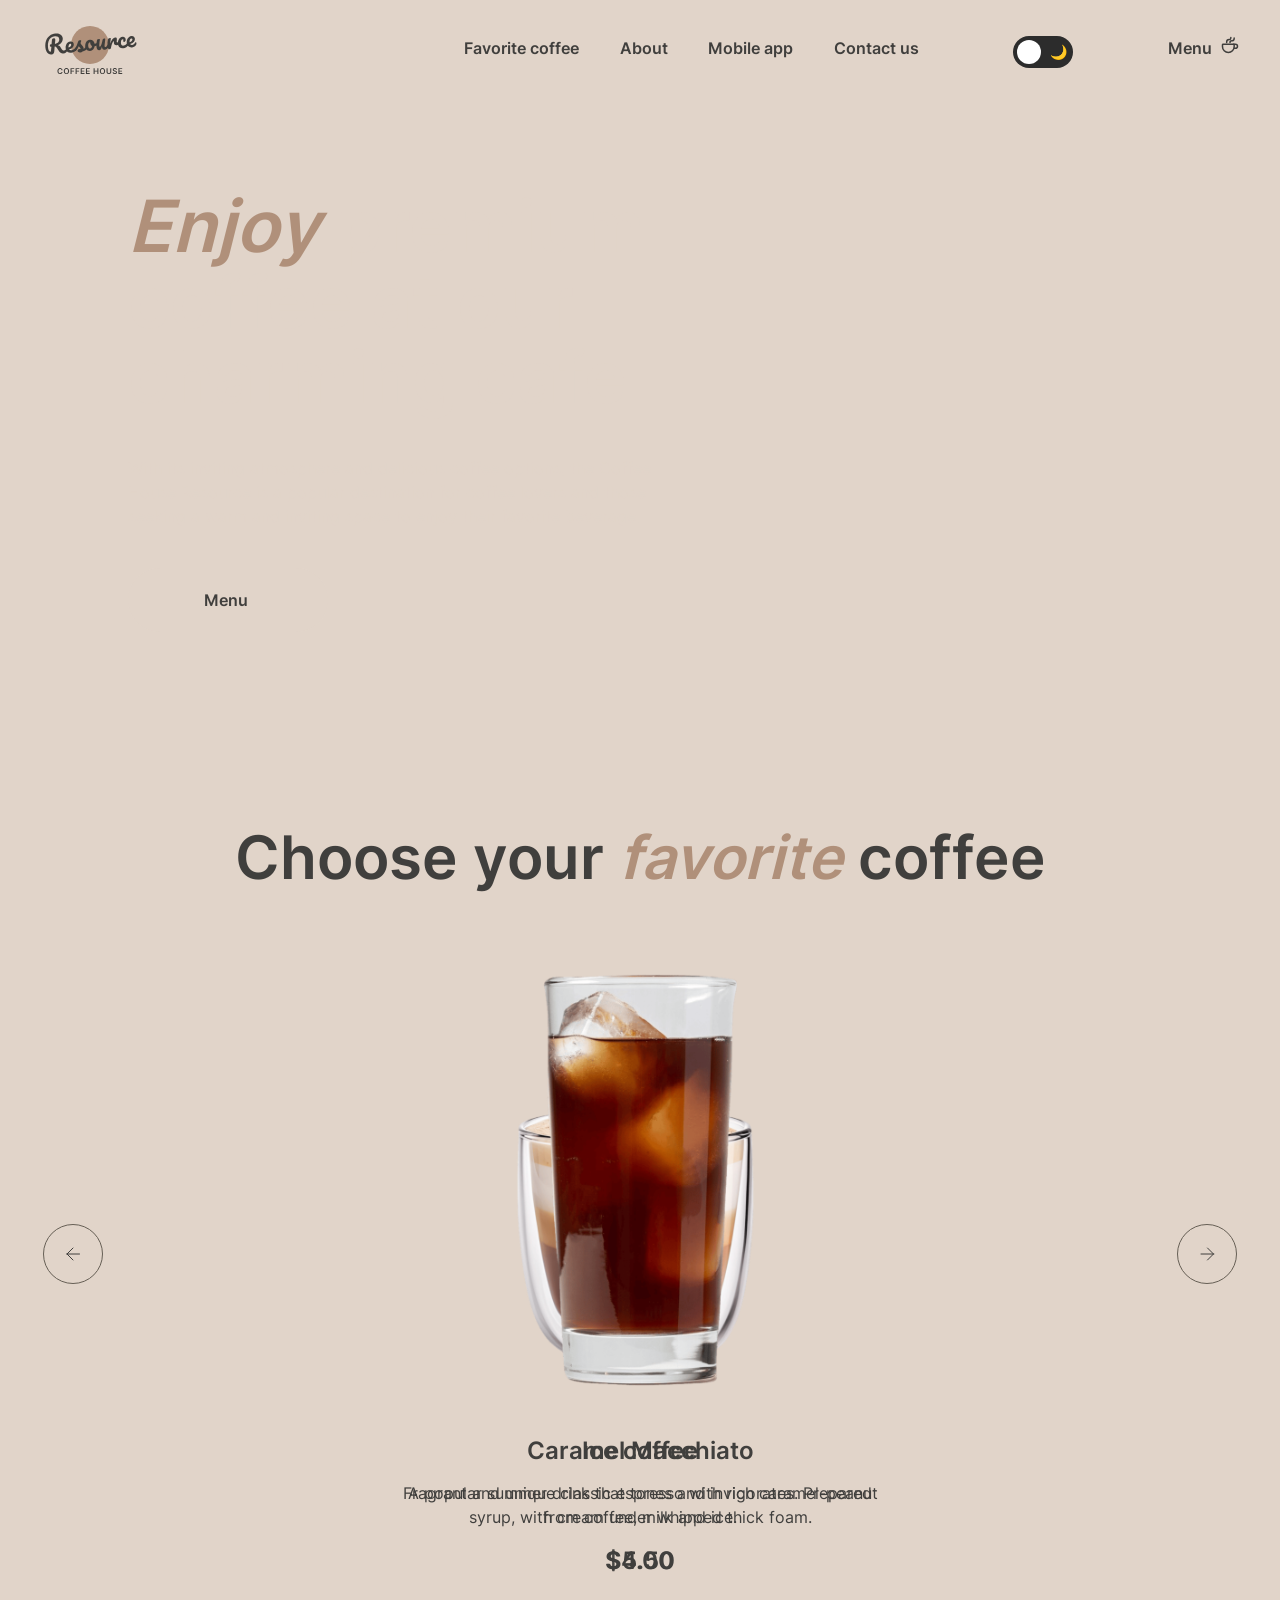
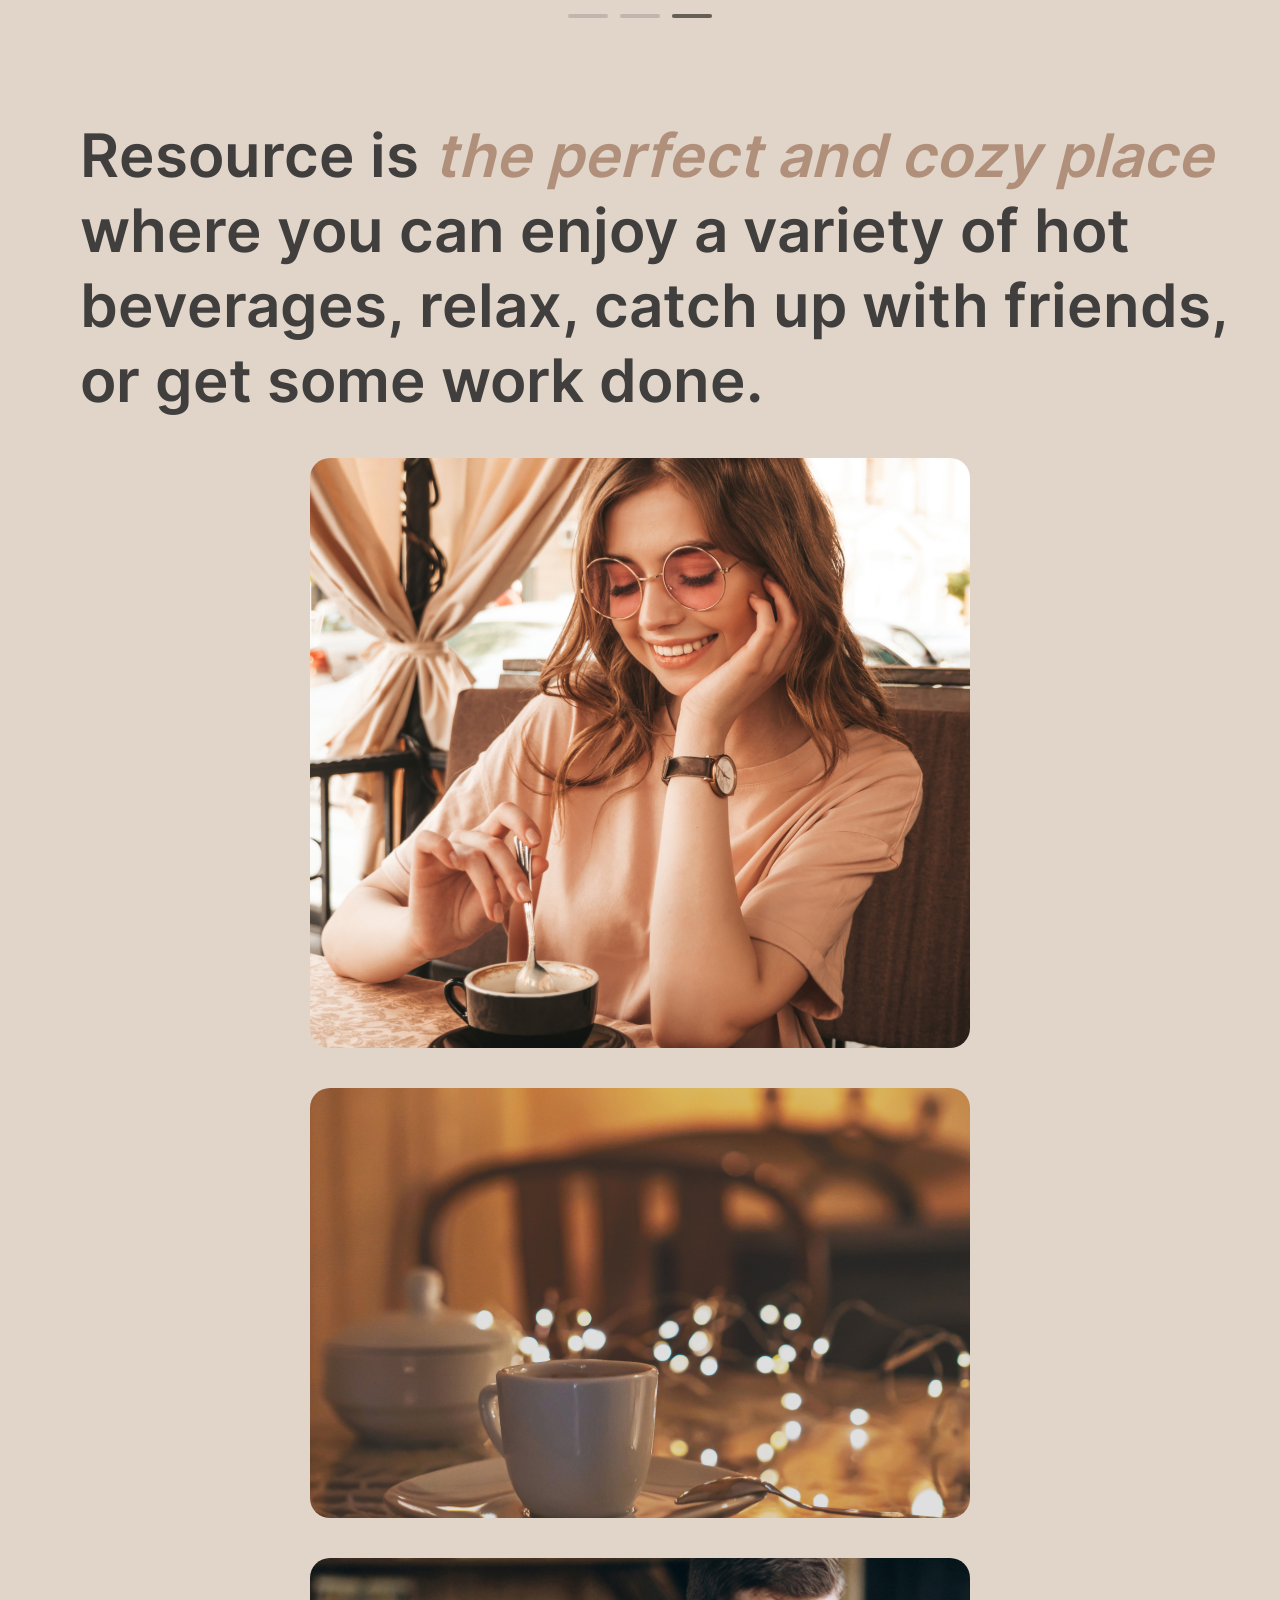
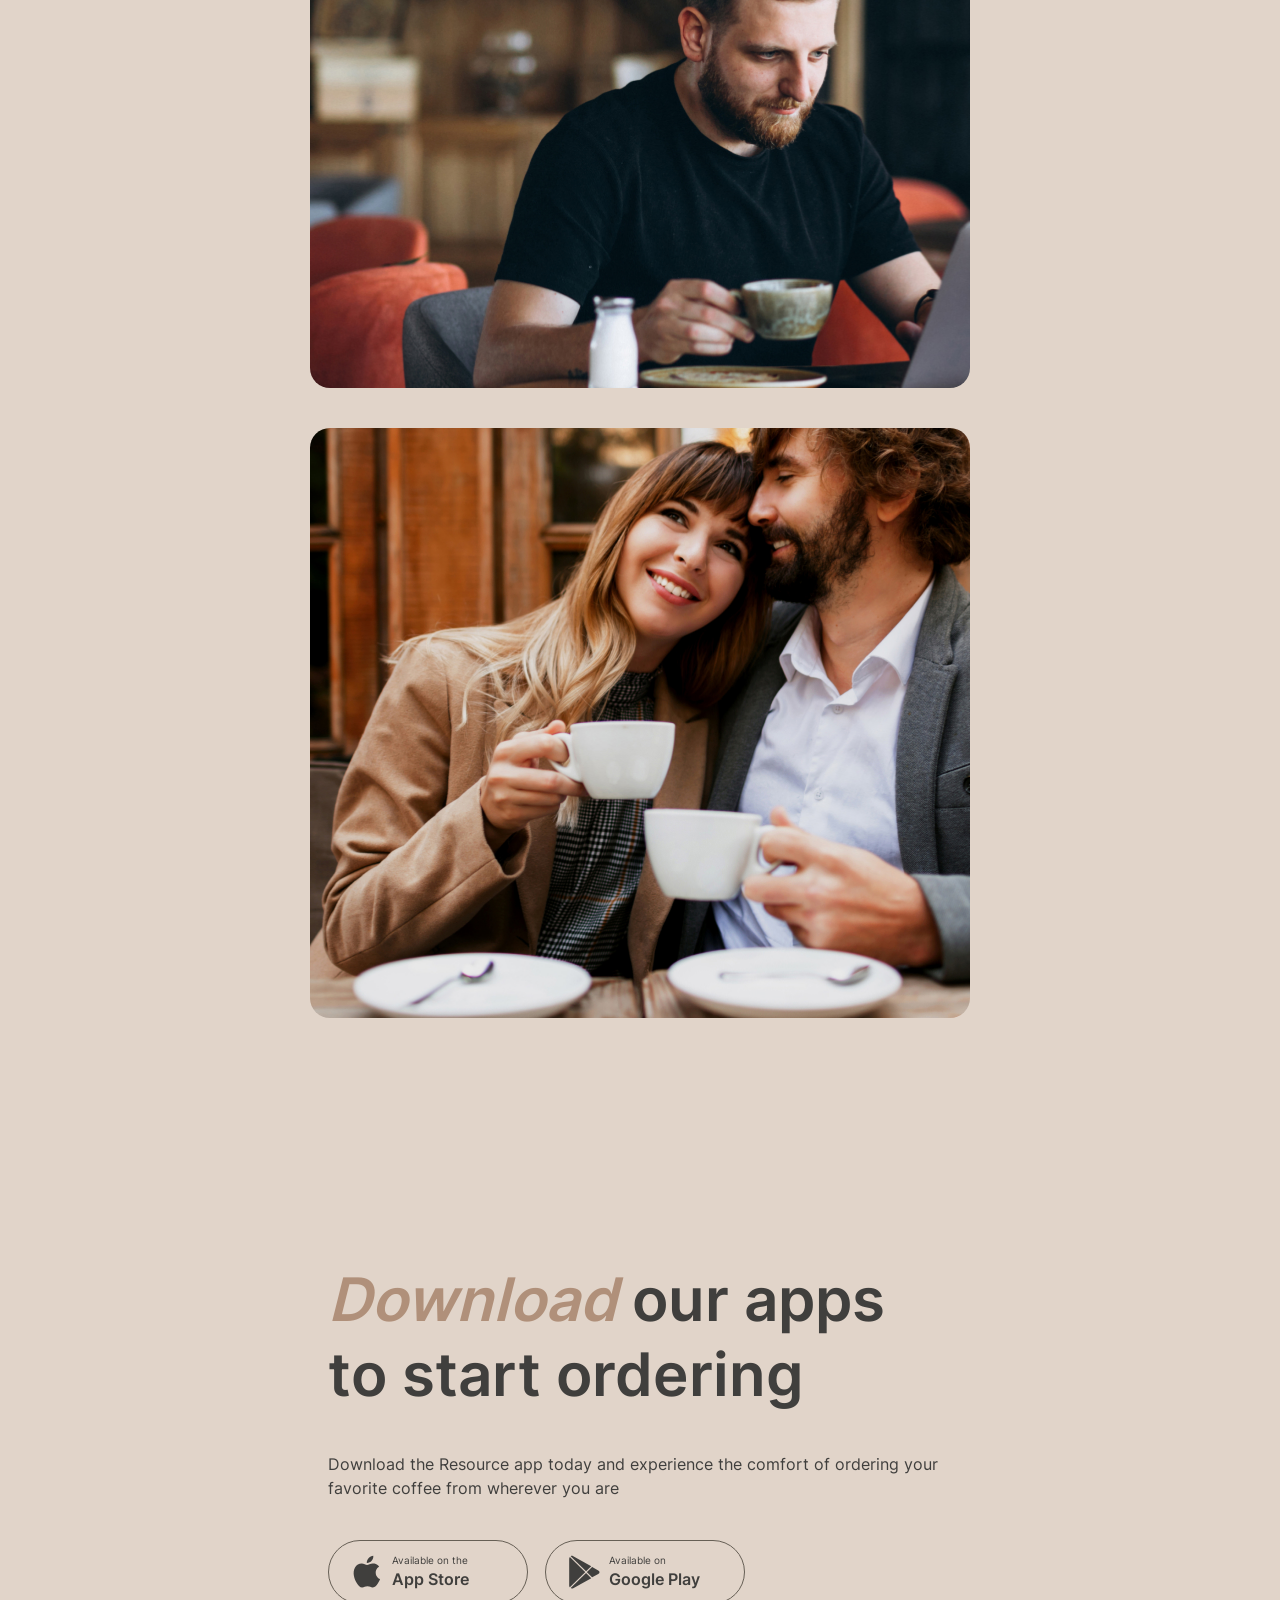
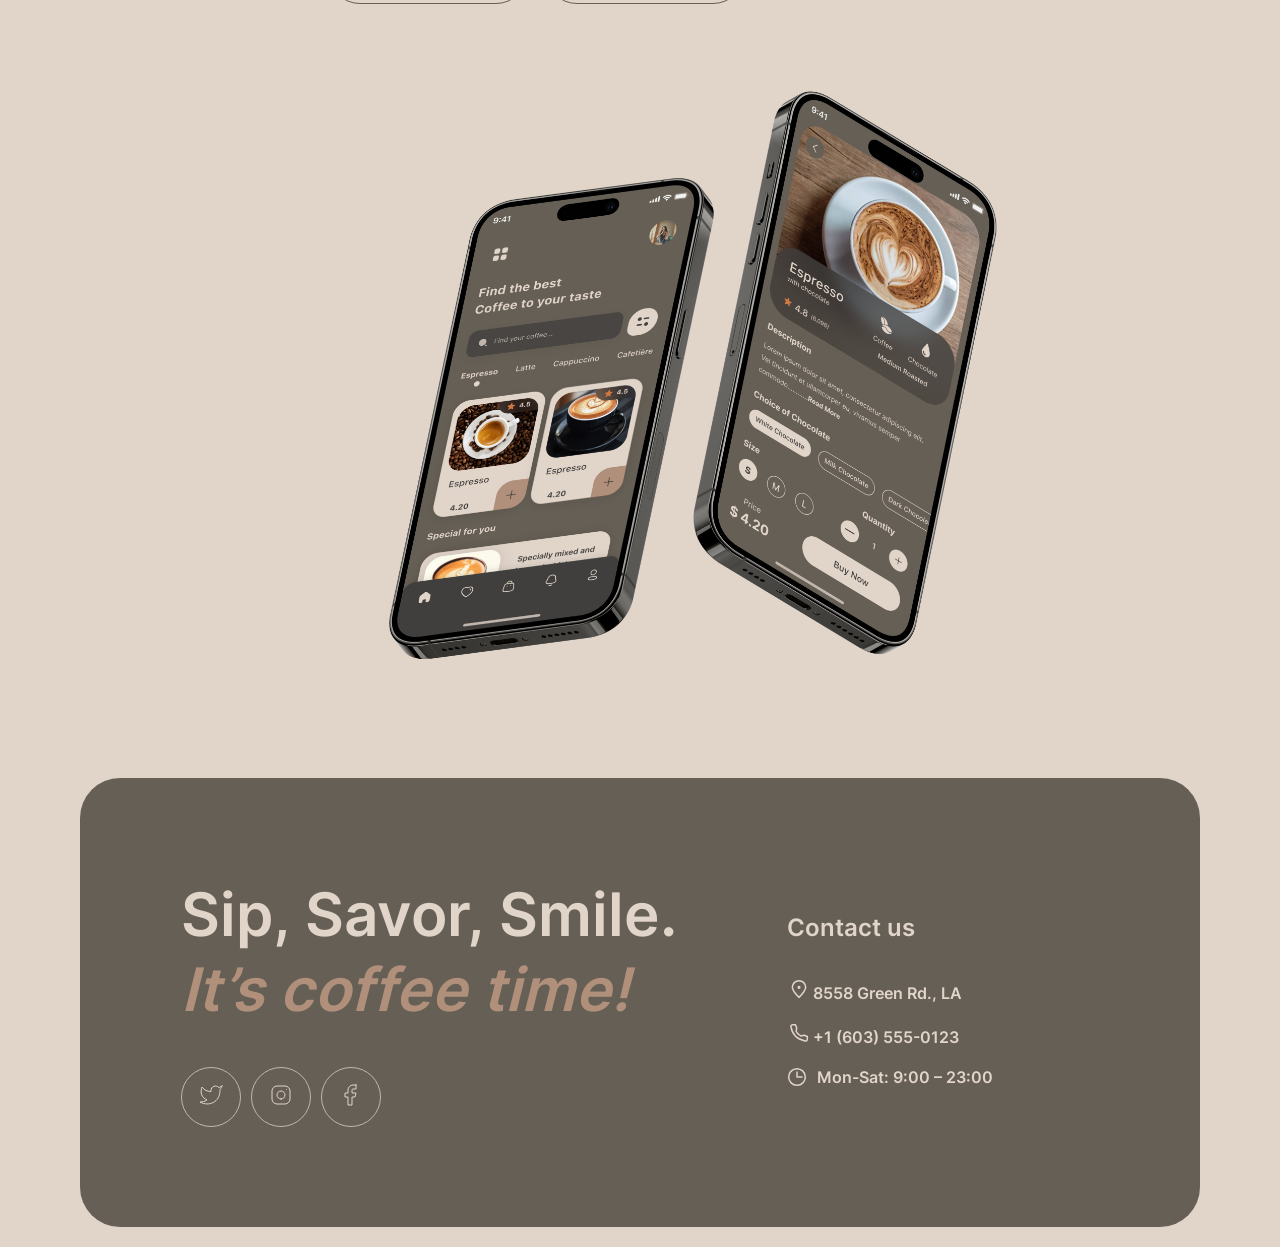
==== pages/home/index.html @ 6b962eb8 "feat: transfer of the previous project" ====
<!DOCTYPE html>
<html lang="en">

<head>
  <meta charset="UTF-8" />
  <meta http-equiv="X-UA-Compatible" content="IE=edge" />
  <meta name="viewport" content="width=device-width, initial-scale=1.0" />
  <link rel="stylesheet" href="../home/style.css" />
  <link rel="icon" href="../../assets/icons/coffee-cup.svg" sizes="32x32" />
  <title>Coffee House</title>
</head>

<body>
  <div class="body-wrapper">
    <header class="header">
      <a href="#" class="logo" aria-label="Coffee House Home">
        <img src="../../assets/icons/logo.svg" alt="Coffee House Logo" />
      </a>
      <div class="header-navigation-wrapper">
        <nav>
          <ul class="header-navigation">
            <li><a href="#favoriteCoffee" class="header-nav-list-li">Favorite coffee</a></li>
            <li><a href="#about" class="header-nav-list-li">About</a></li>
            <li><a href="#mobileApp" class="header-nav-list-li">Mobile app</a></li>
            <li><a href="#contactUs" class="header-nav-list-li">Contact us</a></li>
          </ul>
        </nav>
        <label class="theme-switch">
          <input type="checkbox" id="theme-toggle">
          <span class="slider">
            <span class="icon sun">☀️</span>
            <span class="icon moon">🌙</span>
          </span>
        </label>

        <a href="../menu/index.html" class="logo-menu">
          <h4>Menu</h4>
          <img src="../../assets/icons/coffee-cup.svg" alt="coffee cup" />
        </a>
      </div>

      <div class="burger-menu" role="button" aria-label="Toggle menu">
        <div class="burger-icon">
          <span class="one-line"></span>
          <span class="two-line"></span>
        </div>
      </div>
    </header>

    <main class="main">
      <section class="enjoy">
        <video autoplay muted loop id="video">
          <source src="../../assets/video/video (720p).mp4" type="video/mp4" />
        </video>
        <div class="enjoy-overlay">
          <div class="enjoy-text">
            <h1><span class="accent">Enjoy</span> premium coffee at our charming cafe</h1>
            <h5>With its inviting atmosphere and delicious coffee options, the Coffee House Resource is a popular
              destination for coffee lovers and those seeking a warm and inviting space to enjoy their favorite
              beverage.</h5>
            <a href="../menu/index.html" class="enjoy-btn">
              <span class="enjoy-btn-text">Menu</span>
              <img class="enjoy-btn-img" src="../../assets/icons/coffee-cup.svg" alt="coffee cup" />
            </a>
          </div>
        </div>
      </section>

      <section class="favourite-coffee" id="favoriteCoffee">
        <div class="text-favorite">
          <h2>Choose your <span class="accent">favorite</span> coffee</h2>
        </div>
        <div class="favorite-coffee-slider">
          <div class="favorite-slider-container">
            <div class="slider-row">
              <div class="slider-img-container active">
                <img class="slider-img" src="../../assets/images/imgHome/coffee-slider-1.svg"
                  alt="S’mores Frappuccino" />
                <div class="description-coffee">
                  <h3 class="description-coffee-name">S’mores Frappuccino</h3>
                  <h5 class="description-coffee-about">This new drink takes an espresso and mixes it with brown sugar
                    and
                    cinnamon before being topped with oat milk.</h5>
                  <h3 class="description-coffee-cost">$5.50</h3>
                </div>
              </div>
              <div class="slider-img-container">
                <img class="slider-img" src="../../assets/images/imgHome/coffee-slider-2.svg" alt="Caramel Macchiato" />
                <div class="description-coffee">
                  <h3 class="description-coffee-name">Caramel Macchiato</h3>
                  <h5 class="description-coffee-about">Fragrant and unique classic espresso with rich caramel-peanut
                    syrup, with cream under whipped thick foam.</h5>
                  <h3 class="description-coffee-cost">$5.00</h3>
                </div>
              </div>
              <div class="slider-img-container">
                <img class="slider-img" src="../../assets/images/imgHome/coffee-slider-3.svg" alt="Ice coffee" />
                <div class="description-coffee">
                  <h3 class="description-coffee-name">Ice coffee</h3>
                  <h5 class="description-coffee-about">A popular summer drink that tones and invigorates. Prepared from
                    coffee, milk and ice.</h5>
                  <h3 class="description-coffee-cost">$4.50</h3>
                </div>
              </div>
            </div>
          </div>
          <div class="arrows">
            <span class="arrow-prev" role="button" aria-label="Previous slide"></span>
            <span class="arrow-next" role="button" aria-label="Next slide"></span>
          </div>
          <div class="line-container">
            <div class="line-img-container">
              <div class="line-img active-line"></div>
            </div>
            <div class="line-img-container">
              <div class="line-img"></div>
            </div>
            <div class="line-img-container">
              <div class="line-img"></div>
            </div>
          </div>
        </div>
      </section>

      <section class="about" id="about">
        <div class="about-text">
          <h2>Resource is <span class="accent">the perfect and cozy place</span> where you can enjoy a variety of hot
            beverages, relax, catch up with friends, or get some work done.</h2>
        </div>
        <div class="about-gallery">
          <div class="gallery-one-column">
            <div class="gallery-img-container">
              <img class="gallery-img" src="../../assets/images/imgHome/about-1.jpg" alt="Cozy cafe interior view 1" />
            </div>
            <div class="gallery-img-container about-mini-container">
              <img class="gallery-img about-mini-img" src="../../assets/images/imgHome/about-2.jpg"
                alt="Cozy cafe interior view 2" />
            </div>
          </div>
          <div class="gallery-second-column">
            <div class="gallery-img-container about-mini-container">
              <img class="gallery-img about-mini-img" src="../../assets/images/imgHome/about-3.jpg"
                alt="Cozy cafe interior view 3" />
            </div>
            <div class="gallery-img-container">
              <img class="gallery-img" src="../../assets/images/imgHome/about-4.jpg" alt="Cozy cafe interior view 4" />
            </div>
          </div>
        </div>
      </section>

      <section class="mobileApp" id="mobileApp">
        <div class="app-text">
          <h2><span class="accent">Download</span> our apps to start ordering</h2>
          <h5>Download the Resource app today and experience the comfort of ordering your favorite coffee from wherever
            you are</h5>
          <div class="buttons-app">
            <div class="appStore-btn" role="button">
              <div class="img-appStore-btn"></div>
              <div class="text-appStore">
                <p class="text-under-name-app">Available on the</p>
                <p class="name-app">App Store</p>
              </div>
            </div>
            <div class="googlePlay-btn" role="button">
              <div class="img-googlePlay-btn"></div>
              <div class="text-googlePlay">
                <p class="text-under-name-app">Available on</p>
                <p class="name-app">Google Play</p>
              </div>
            </div>
          </div>
        </div>
        <div class="app-images">
          <img src="../../assets/images/imgHome/mobile-screens.svg" alt="Mobile app preview screens" />
        </div>
      </section>
    </main>

    <footer class="footer">
      <div class="footer-wrapper">
        <div class="footer-one-column">
          <div class="footer-text">
            <h2>Sip, Savor, Smile. <span class="accent">It’s coffee time!</span></h2>
          </div>
          <div class="social">
            <span class="twitter social-animation">
              <a href="https://twitter.com" aria-label="Twitter">
                <svg class="twitter-img social-img"></svg>
              </a>
            </span>
            <span class="instagram social-animation">
              <a href="https://instagram.com" aria-label="Instagram">
                <svg class="instagram-img social-img"></svg>
              </a>
            </span>
            <span class="facebook social-animation">
              <a href="https://facebook.com" aria-label="Facebook">
                <svg class="facebook-img social-img"></svg>
              </a>
            </span>
          </div>
        </div>

        <div class="footer-two-column" id="contactUs">
          <h3>Contact us</h3>
          <div class="adress">
            <a href="https://maps.app.goo.gl/3GMNGY9WEgMi9nmB6" target="_blank" rel="noopener noreferrer">
              <img src="../../assets/icons/pin-alt.svg" alt="location pin" />
              8558 Green Rd., LA
            </a>
          </div>
          <div class="phone">
            <a href="tel:+16035550123">
              <img src="../../assets/icons/phone.svg" alt="phone icon" />
              +1 (603) 555-0123
            </a>
          </div>
          <div class="times">
            <img src="../../assets/icons/clock.svg" alt="clock icon" />
            <p>Mon-Sat: 9:00 – 23:00</p>
          </div>
        </div>
      </div>
    </footer>
    <script src="script.js"></script>
  </div>
</body>

</html>
---- pages/home/style.css ----
@font-face {
    font-family: 'Inter600';
    src: url('../../assets/fonts/Inter-SemiBold.ttf');
    font-weight: 600;
}

@font-face {
    font-family: 'Inter400';
    src: url('../../assets/fonts/Inter-Regular.ttf');
    font-weight: 400;
}

:root {
    --color-bg-main: #E1D4C9;
    --color-text-dark: #403F3D;
    --color-accent: #B0907A;
    --color-gray-dark: #665F55;
    --color-gray-light: #C1B6AD;
    --font-semibold: 'Inter600', sans-serif;
    --font-regular: 'Inter400', sans-serif;
    --transition-standard: 0.5s ease-in-out;
    --transition-fast: 0.3s ease;
}

* {
    box-sizing: border-box;
}

html {
    scroll-behavior: smooth;
    box-sizing: border-box;
    background-color: var(--color-bg-main);
}

body {
    margin: 0 auto;
    max-width: 1440px;
}

ul {
    padding: 0;
}

p {
    margin: 0;
}

a:hover {
    cursor: pointer;
}

h1 {
    font-family: var(--font-semibold);
    font-size: 72px;
    line-height: 105%;
    margin: 0;
    color: var(--color-bg-main);
}

h2 {
    font-family: var(--font-semibold);
    font-size: 60px;
    line-height: 125%;
    margin: 0;
}

h3 {
    font-family: var(--font-semibold);
    font-size: 24px;
    line-height: 125%;
    margin: 0;
}

h4, .header-navigation {
    font-family: var(--font-semibold);
    font-size: 16px;
    line-height: 140%;
    margin: 0;
}

h5 {
    font-family: var(--font-regular);
    font-size: 16px;
    line-height: 150%;
    font-weight: 400;
    margin: 0;
}

.accent {
    font-style: italic;
    color: var(--color-accent);
}


.enjoy-btn,
.appStore-btn,
.googlePlay-btn {
    width: 200px;
    height: 64px;
    border-radius: 100px;
}

.body-wrapper {
    margin: 20px 40px;
}

.theme-switch {
  position: relative;
  display: inline-block;
  width: 60px;
  height: 32px;
}

/* Скрываем дефолтный чекбокс */
.theme-switch input { 
  opacity: 0;
  width: 0;
  height: 0;
}

/* Оболочка слайдера */
.slider {
  position: absolute;
  cursor: pointer;
  top: 0; left: 0; right: 0; bottom: 0;
  background-color: #2c2c2c;
  border-radius: 32px;
  transition: 0.3s;
  display: flex;
  align-items: center;
  justify-content: space-between;
  padding: 0 6px;
}

/* Круглый ползунок */
.slider:before {
  position: absolute;
  content: "";
  height: 24px;
  width: 24px;
  left: 4px;
  bottom: 4px;
  background-color: #fff;
  border-radius: 50%;
  transition: 0.3s;
  z-index: 2;
}

/* Логика переключения */
input:checked + .slider {
  background-color: #e2e8f0;
}

input:checked + .slider:before {
  transform: translateX(28px);
  background-color: #1a202c;
}

.icon {
  font-size: 14px;
  z-index: 1;
  user-select: none;
}


.header {
    display: flex;
    justify-content: space-between;
}

.header a {
    text-decoration: none;
    color: var(--color-text-dark);
}

.header-navigation-wrapper {
    display: flex;
    align-items: center;
    width: 100%;
    justify-content: space-between;
    margin-left: 27%;
}

.header-navigation {
    display: flex;
    align-items: center;
    list-style: none;
    color: var(--color-text-dark);
    gap: 40.6px;
}

.header-navigation li {
    margin-top: -8px;
}

.header-navigation a {
    text-decoration: none;
    color: var(--color-text-dark);
    position: relative;
    display: inline-block;
}

.header-navigation a::after,
.logo-menu::after {
    content: "";
    position: absolute;
    left: 50%;
    top: 25px;
    display: block;
    height: 2px;
    width: 0;
    background: var(--color-text-dark);
    border-radius: 1px;
    transition: width 0.8s ease, left 0.8s ease;
}

.logo-menu::after {
   margin-top: -8px;
}

.logo-menu {
    display: flex;
    align-items: center;
    gap: 8px;
    position: relative;
    cursor: pointer;
}

.logo-menu h4 {
    margin-top: -7px;
}

.logo-menu img {
    margin-top: -13px;
}

.burger-icon {
    display: none;
}


@media (hover: hover) {
    .header-navigation a:hover::after,
    .logo-menu:hover::after {
        animation: a-nav 3s forwards;
        width: 100%;
        left: 0;
    }
}

@keyframes a-nav {
    0% { opacity: 0; }
    50% { opacity: 0.8; }
    100% { opacity: 1; }
}

.main {
    display: flex;
    flex-direction: column;
    justify-content: space-between;
}

.enjoy {
    position: relative;
    margin-top: 16px;
    overflow: hidden;
    border-radius: 40px;
    padding: 7.35% 0 7.35% 7.35%;
}

#video {
    top: 50%;
    left: 50%;
    transform: translate(-50%, -50%);
    position: absolute;
    z-index: -5;
}

.enjoy-overlay {
    width: 530px;
}

.enjoy-overlay a {
    text-decoration: none;
    color: var(--color-text-dark);
}

.enjoy-overlay h5 {
    color: var(--color-bg-main);
    margin: 20px 0 0;
}

.enjoy-text {
    display: flex;
    flex-direction: column;
    gap: 21px;
}

.enjoy-btn {
    display: flex;
    align-items: center;
    justify-content: flex-end;
    margin-top: 19px;
    border-style: none;
    background-color: var(--color-bg-main);
    font-family: var(--font-semibold);
    font-size: 16px;
    cursor: pointer;
}

.enjoy-btn-img {
    opacity: 0;
    margin-right: 60px;
    transition: opacity var(--transition-standard);
}

@media (hover: hover) {
    .enjoy-btn:hover .enjoy-btn-text {
        margin-right: 8px;
        transition: margin var(--transition-standard);
    }
    
    .enjoy-btn:hover .enjoy-btn-img {
        opacity: 1;
    }
}

.favourite-coffee {
    margin-top: 92px;
    position: relative;
}

.text-favorite {
    display: flex;
    flex-wrap: wrap;
    align-items: center;
    justify-content: center;
    color: var(--color-text-dark);
    margin-top: 8px;
}

.text-favorite h2 span.accent {
    margin-left: 0;
}

.favorite-slider-container {
    position: relative;
    max-width: 1360px;
    display: flex;
    justify-content: center;
}

.slider-row {
    display: flex;
    justify-content: center;
    margin-top: 40px;
    height: 640px;
    position: relative;
    width: 480px;
    overflow: hidden;
}

.slider-img-container {
    width: 100%;
    height: 640px;
    position: absolute;
    display: none;
    animation-duration: 0.5s;
    animation-timing-function: ease-in-out;
}

.slider-img-container.active,
.slider-img-container.next {
    display: block;
}


.to-left { animation-name: left; }
.to-right { animation-name: right; animation-direction: reverse; }
.from-left { animation-name: left; animation-direction: reverse; }
.from-right { animation-name: right; }

@keyframes left {
    from { left: 0; }
    to { left: -100%; }
}

@keyframes right {
    from { left: 100%; }
    to { left: 0; }
}

.line-container {
    display: flex;
    cursor: pointer;
    justify-content: center;
    margin-top: 39px;
    gap: 12px;
}

.line-img-container {
    width: 40px;
    height: 4px;
    border-radius: 20px;
    background: var(--color-gray-light);
    margin: 0;
}

.line-img {
    height: 4px;
}

.active-line {
    background-color: var(--color-gray-dark);
    cursor: default;
    animation: move 5s linear forwards;
    border-radius: 20px;
}

@keyframes move {
    from { width: 0; }
    to { width: 100%; }
}

@media (hover: hover) {
    .line-img:hover {
        background-color: var(--color-gray-dark);
    }
}

.arrows {
    width: 99.5%;
    position: absolute;
    display: flex;
    justify-content: space-between;
    top: 51.1%;
    margin-left: 3px;
}

.arrows span {
    cursor: pointer;
    width: 60px;
    height: 60px;
    border-radius: 100%;
    border: 1px solid var(--color-gray-dark);
    display: flex;
    align-items: center;
    justify-content: center;
    transition: background-color var(--transition-standard), background var(--transition-standard);
}

.arrow-prev { background: no-repeat center url(../../assets/icons/arrow-left.svg); }
.arrow-next { background: no-repeat center url(../../assets/icons/arrow-right.svg); }

@media (hover: hover) {
    .arrow-prev:hover {
        background: no-repeat center url(../../assets/icons/arrow-left-hover.svg);
        background-color: var(--color-gray-dark);
    }
    .arrow-next:hover {
        background: no-repeat center url(../../assets/icons/arrow-right-hover.svg);
        background-color: var(--color-gray-dark);
    }
}

.description-coffee {
    text-align: center;
    margin-top: 17px;
    color: var(--color-text-dark);
}

.description-coffee-about {
    font-size: 16px;
    margin-top: 15px;
}

.description-coffee-cost {
    margin-top: 17px;
}

.about {
    margin-top: 100px;
}

.about-text {
    margin-left: 40px;
}

.about-text h2 {
    color: var(--color-text-dark);
}

.about-gallery {
    display: flex;
    justify-content: center;
    flex-wrap: wrap;
    gap: 40px;
    margin-top: 40px;
}

.gallery-one-column,
.gallery-second-column {
    display: flex;
    flex-direction: column;
    gap: 40px;
}

.gallery-img-container {
    display: flex;
    align-items: center;
    justify-content: center;
    position: relative;
    width: 660px;
    height: 590px;
    overflow: hidden;
    border-radius: 20px;
}

.about-mini-container {
    height: 430px;
}

.gallery-img {
    position: absolute;
    border-radius: 20px;
    transition: transform 0.8s ease;
    transform: scale(1.23);
    height: 100%;
}

.about-mini-img {
    transform: scale(1.69);
}

@media (hover: hover) {
    .gallery-img:hover {
        transform: scale(1.13);
        transition: transform 1s ease;
    }
    .about-mini-img:hover {
        transform: scale(1.53);
    }
}

.mobileApp {
    display: flex;
    justify-content: center;
    flex-wrap: wrap;
    margin-top: 44px;
}

.app-text {
    margin-top: 200px;
    width: 625px;
    display: flex;
    flex-direction: column;
    gap: 15px;
    color: var(--color-text-dark);
}

.app-text h5 {
    margin-top: 25px;
    color: var(--color-text-dark);
}

.app-images {
    margin-top: 56px;
    margin-left: 105px;
}

.buttons-app {
    display: flex;
    gap: 17px;
    margin-top: 25px;
}

.appStore-btn,
.googlePlay-btn {
    display: flex;
    align-items: center;
    border: 1px solid var(--color-gray-dark);
    background-color: transparent;
    cursor: pointer;
    transition: background-color var(--transition-standard), color var(--transition-standard);
}

.img-appStore-btn,
.img-googlePlay-btn {
    width: 36px;
    height: 36px;
    margin-left: 20px;
    transition: background var(--transition-fast);
}

.img-appStore-btn { background: no-repeat center url(../../assets/icons/icon-app-store.svg); }
.img-googlePlay-btn { background: no-repeat center url(../../assets/icons/icon-google-play.svg); }

.text-appStore,
.text-googlePlay {
    margin-left: 4%;
    text-align: justify;
}

.text-under-name-app {
    font-family: var(--font-regular);
    font-weight: 400;
    font-size: 10px;
    line-height: 140%;
}

.name-app {
    font-family: var(--font-semibold);
    font-size: 16px;
    line-height: 150%;
}

@media (hover: hover) {
    .appStore-btn:hover,
    .googlePlay-btn:hover {
        background-color: var(--color-gray-dark);
        color: var(--color-bg-main);
    }
    
    .appStore-btn:hover .img-appStore-btn {
        background: no-repeat center url(../../assets/icons/icon-app-store-hover.svg);
    }
    
    .googlePlay-btn:hover .img-googlePlay-btn {
        background: no-repeat center url(../../assets/icons/icon-google-play-hover.svg);
    }
}

.footer {
    margin: 7% 40px 0 40px;
}

.footer-wrapper {
    display: flex;
    flex-wrap: wrap;
    background-color: var(--color-gray-dark);
    border-radius: 40px;
    gap: 10%;
}

.footer-wrapper h2 {
    color: var(--color-bg-main);
}

.footer-one-column {
    width: 530px;
    margin-left: 101px;
    padding-top: 99px;
}

.social {
    display: flex;
    align-items: center;
    margin-top: 40px;
    padding-bottom: 100px;
    gap: 10px;
}

.social-animation {
    display: flex;
    align-items: center;
    justify-content: center;
    border: 1px solid var(--color-gray-light);
    width: 60px;
    height: 60px;
    border-radius: 100%;
    cursor: pointer;
    transition: background-color 0.8s ease;
}

.social-img {
    width: 36px;
    height: 36px;
    transition: background var(--transition-standard);
}

.twitter-img { background: no-repeat center url(../../assets/icons/twitter.svg); }
.instagram-img { background: no-repeat center url(../../assets/icons/instagram.svg); }
.facebook-img { background: no-repeat center url(../../assets/icons/facebook.svg); }

@media (hover: hover) {
    .social-animation:hover {
        background-color: var(--color-bg-main);
    }
    .social-animation:hover .social-img {
        fill: var(--color-text-dark);
        overflow: visible;
    }
    .social-animation:hover .twitter-img { background: no-repeat center url(../../assets/icons/twitter-hover.svg); }
    .social-animation:hover .instagram-img { background: no-repeat center url(../../assets/icons/instagram-hover.svg); }
    .social-animation:hover .facebook-img { background: no-repeat center url(../../assets/icons/facebook-hover.svg); }
}

.footer-two-column {
    color: var(--color-bg-main);
    display: flex;
    flex-direction: column;
    margin-top: 135px;
    margin-left: -36px;
}

.footer-two-column h3 {
    margin-bottom: 16px;
}

.adress,
.phone,
.times {
    display: flex;
    font-family: var(--font-regular);
    gap: 10px;
    margin-top: 20px;
}

.phone,
.times {
    cursor: pointer;
}

.adress a,
.phone a,
.times p {
    font-family: var(--font-semibold);
}

.adress a,
.phone a {
    text-decoration: none;
    color: var(--color-bg-main);
    position: relative;
    display: inline-block;
}

.adress img,
.phone img {
    margin-left: 2px;
}

.adress a::after,
.phone a::after {
    content: "";
    position: absolute;
    left: 50%;
    top: 25px;
    display: block;
    height: 2px;
    width: 0;
    background: var(--color-bg-main);
    border-radius: 1px;
    transition: width 0.8s ease, left 0.8s ease;
}

@media (hover: hover) {
    .adress a:hover::after,
    .phone a:hover::after {
        animation: footer 3s forwards;
        width: 100%;
        left: 0;
    }
}

@keyframes footer {
    0% { opacity: 0; }
    50% { opacity: 0.8; }
    100% { opacity: 1; }
}

@media screen and (max-width: 1060px) {
    .footer {
        margin-top: 13%;
    }

    .footer-one-column {
        margin-left: 60px;
    }

    .footer-two-column {
        margin-top: 0;
        margin-left: 60px;
        padding-bottom: 103px;
    }
}

@media screen and (max-width: 768px) {
    body {
        max-width: 768px;
    }

    body.lock {
        overflow-y: hidden;
    }

    .body-wrapper {
        position: relative;
    }

    .header-navigation-wrapper {
        display: block;
        position: fixed;
        top: 80px;
        right: -100%;
        width: 100%;
        background-color: var(--color-bg-main);
        transition: right 0.8s ease;
        margin-top: 10px;
        height: 100vh;
        z-index: 10;
        margin-left: 0;
    }

    .header-navigation-wrapper.active {
        right: 0;
    }

    .header-navigation {
        flex-direction: column;
        margin-top: 10%;
        align-items: center;
        gap: 63px;
        font-size: 32px;
    }

    .logo-menu {
        justify-content: center;
        margin-top: 16%;
        transform: scale(2);
    }

    .burger-menu {
        display: flex;
        align-items: center;
        justify-content: center;
        width: 44px;
        height: 44px;
        border-radius: 100%;
        border: 1px solid var(--color-text-dark);
        margin-top: 8px;
        position: relative;
    }

    .burger-icon {
        display: flex;
        flex-direction: column;
        justify-content: space-between;
        z-index: 5;
        position: relative;
        width: 16px;
        height: 10px;
        cursor: pointer;
        transition: 0.8s;
    }

    .one-line,
    .two-line {
        display: block;
        position: absolute;
        width: 16px;
        height: 1px;
        transition: all 0.8s ease 0s;
        background-color: var(--color-text-dark);
    }

    .one-line { top: 0; }
    .two-line { top: 10px; }

    .one-line.active {
        transform: rotate(-45deg);
        transition: transform 0.5s ease;
        top: 4px;
    }

    .two-line.active {
        transform: rotate(45deg);
        transition: transform 0.5s ease;
        top: 4px;
    }

    .enjoy {
        padding: 14.35% 0 15.35% 8.35%;
    }

    .enjoy-overlay {
        width: 92%;
    }

    .enjoy-btn-img {
        opacity: 1;
        margin-right: 65px;
    }

    .enjoy-btn {
        gap: 8px;
    }

    .text-favorite {
        gap: 5.5%;
        text-align: center;
    }

    .arrows {
        width: 100%;
        margin-left: 0;
        top: 55.1%;
    }

    .description-coffee-about {
        margin: 15px 4%;
    }

    .gallery-img-container {
        width: 688px;
    }

    .about-mini-container {
        display: none;
    }

    .mobileApp {
        margin-top: 0;
    }

    .app-text {
        width: 688px;
        margin-top: 100px;
    }

    .app-images {
        margin-top: 98px;
        margin-left: 0;
    }

    .adress a:hover::after,
    .phone a:hover::after {
        animation: none;
    }
}

@media screen and (max-width: 720px) {
    h1 {
        font-size: 42px;
        line-height: 115%;
    }

    h2 {
        font-size: 32px;
    }

    .body-wrapper {
        margin: 20px 16px;
    }

    .enjoy {
        height: 552px;
        padding: 17.35% 0 15.35% 4.35%;
    }

    .enjoy-overlay h5 {
        margin: 18px -13px 0 0;
    }

    .text-favorite {
        gap: 9.5%;
    }

    .slider-img {
        width: 100%;
    }

    .arrows {
        display: none;
    }

    .description-coffee-about {
        margin: 15px 0 0 0;
    }

    .about-text {
        margin-left: 15px;
        margin-right: 12px;
    }

    .about-text h2 {
        margin-right: 0;
    }

    .gallery-one-column,
    .gallery-second-column {
        width: 100%;
    }

    .about-gallery {
        margin-left: 16px;
        margin-right: 16px;
    }

    .gallery-img-container {
        width: 100%;
    }

    .app-text {
        margin-left: 16px;
    }

    .app-images {
        margin-top: 42px;
        margin-left: 17px;
    }

    .app-images img {
        width: 96%;
    }

    .buttons-app {
        flex-direction: column;
    }

    .footer {
        margin: 96px 16px 0 16px;
    }

    .footer-one-column {
        margin-left: 16px;
        padding-top: 61px;
    }

    .footer-two-column {
        margin-left: 16px;
        padding-bottom: 63px;
    }

    .social {
        padding-bottom: 38px;
    }
}

@media screen and (max-width: 380px) {
    .line-container {
        margin-top: -67px;
    }
}
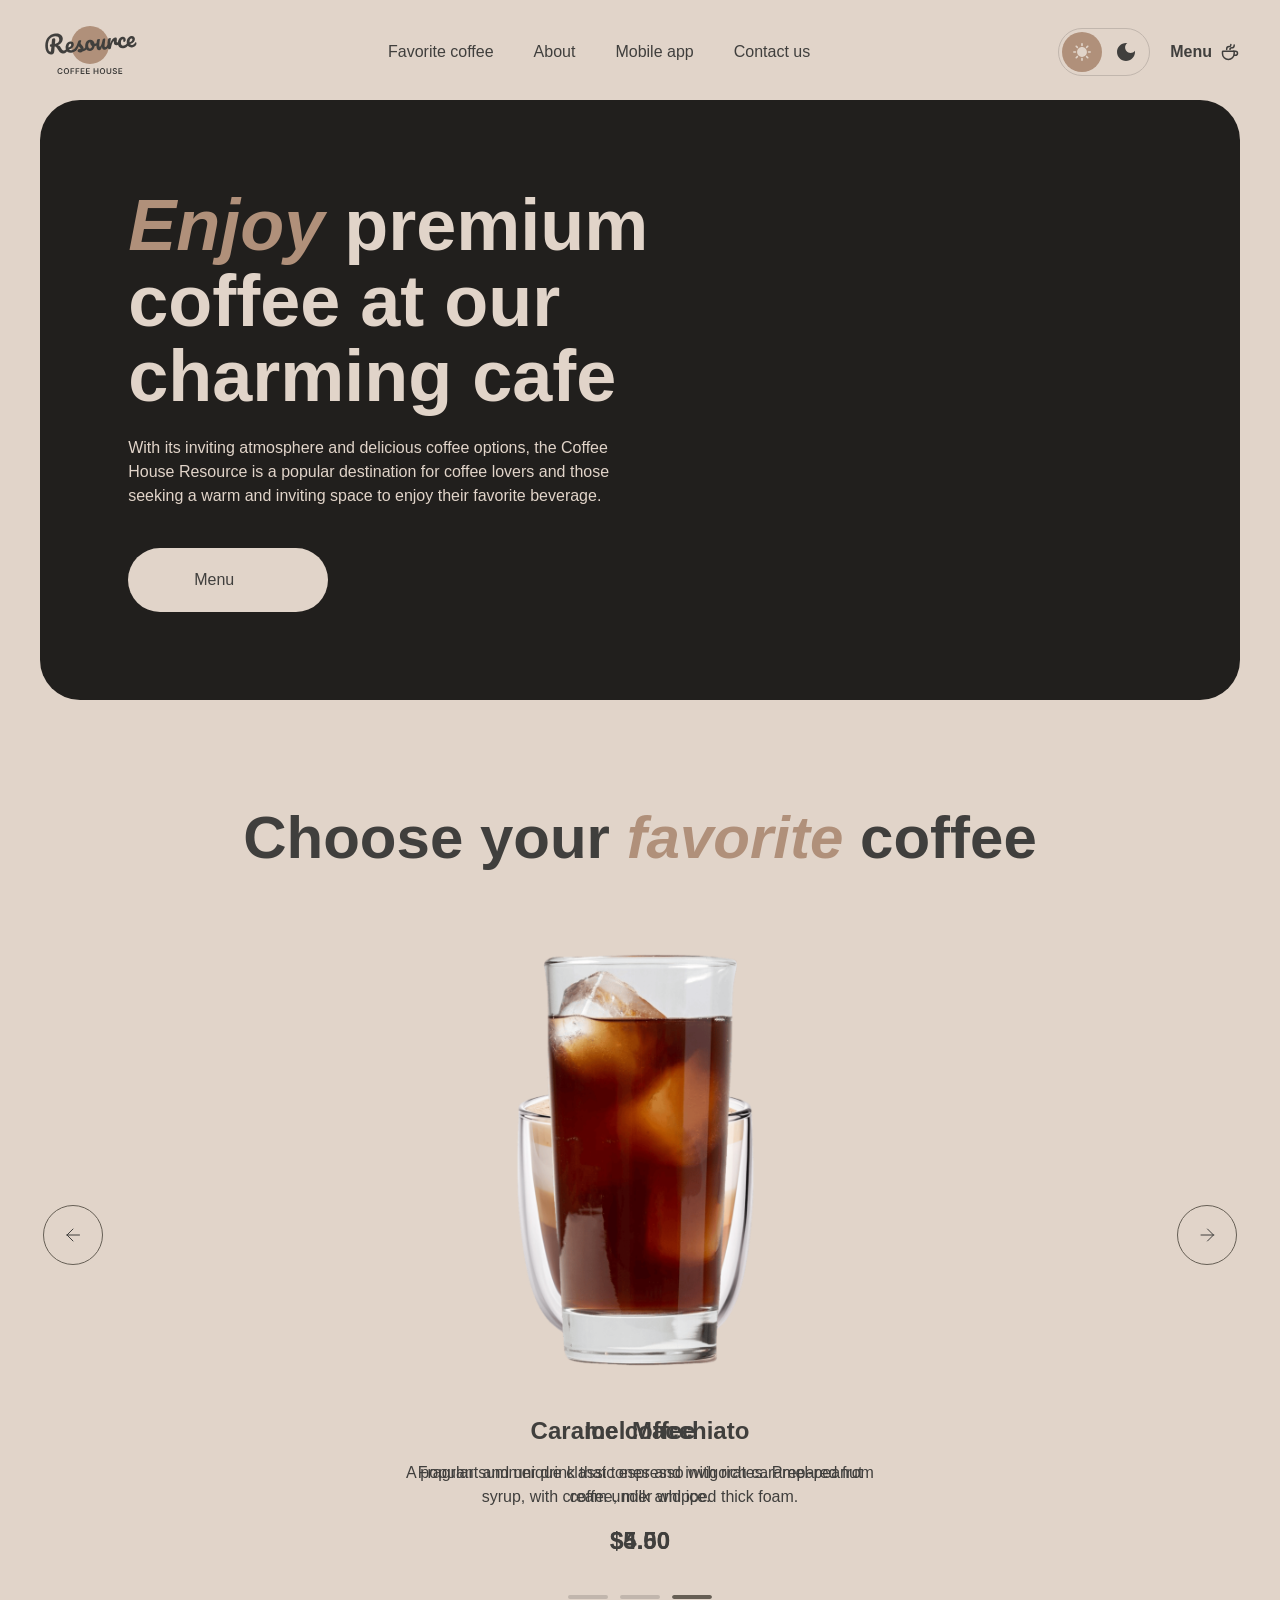
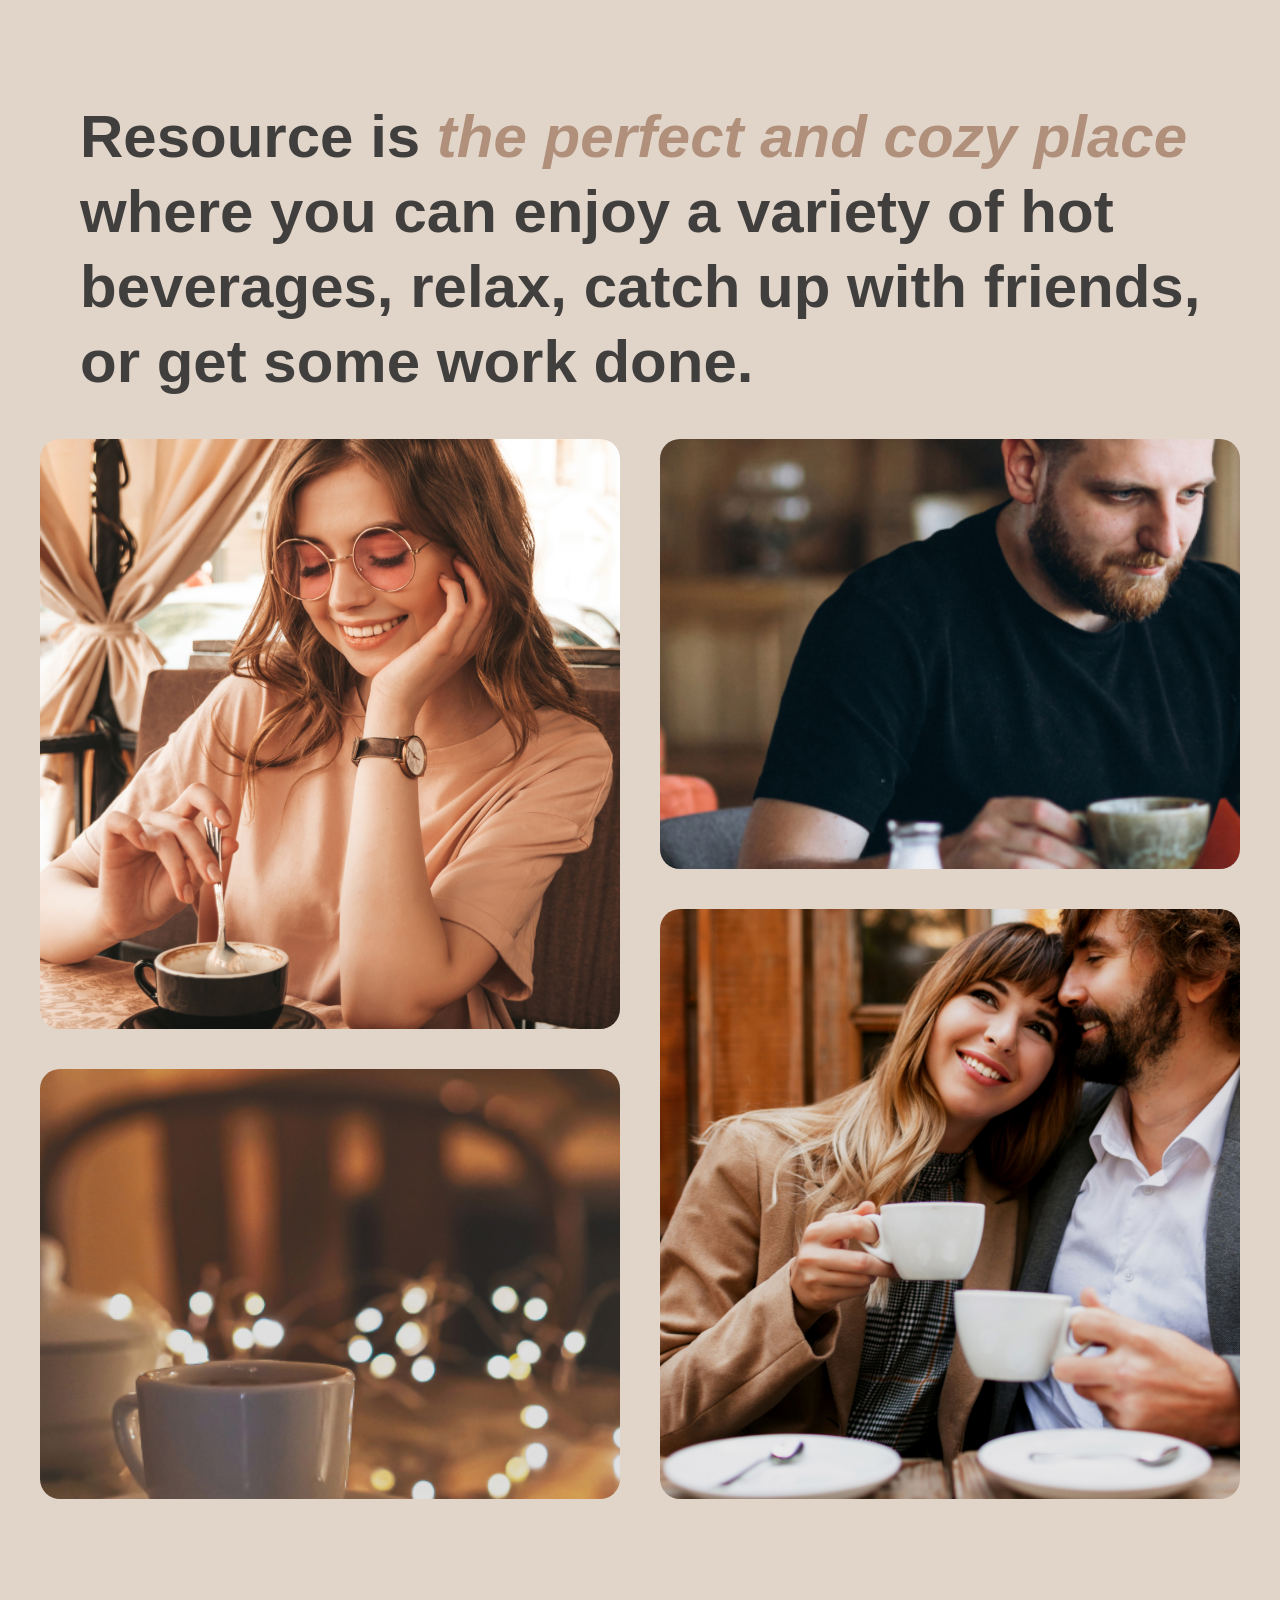
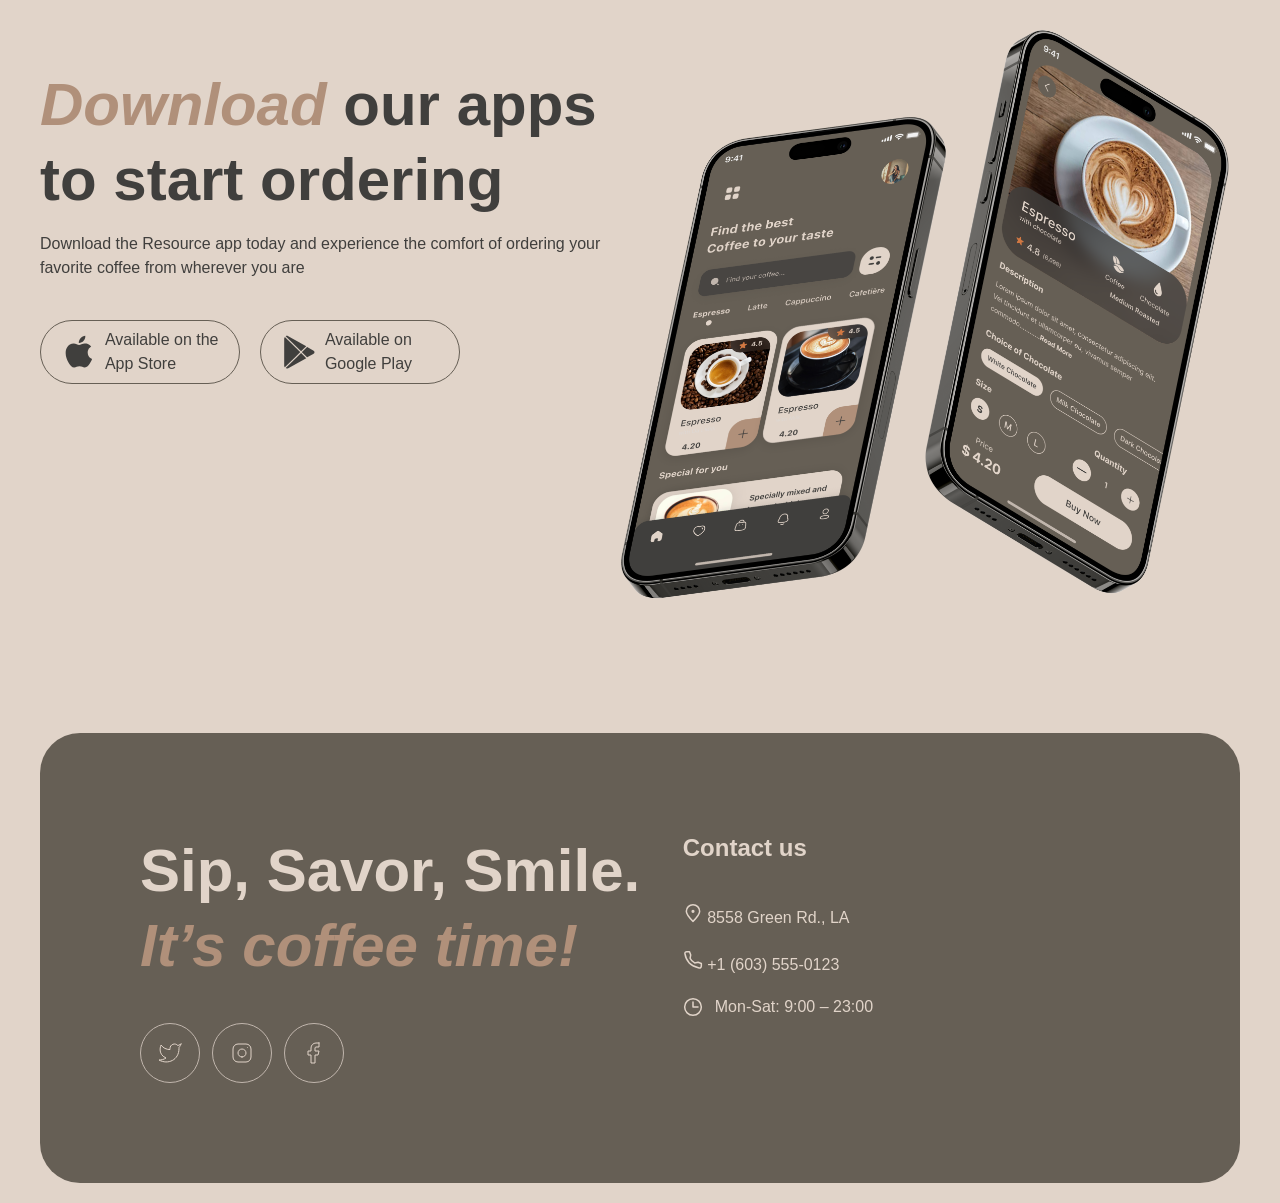
==== commit 37c55c1d: "feat: dark theme and fix style.css for home page" ====
--- a/pages/home/index.html
+++ b/pages/home/index.html
@@ -16,29 +16,33 @@
       <a href="#" class="logo" aria-label="Coffee House Home">
         <img src="../../assets/icons/logo.svg" alt="Coffee House Logo" />
       </a>
-      <div class="header-navigation-wrapper">
-        <nav>
-          <ul class="header-navigation">
-            <li><a href="#favoriteCoffee" class="header-nav-list-li">Favorite coffee</a></li>
-            <li><a href="#about" class="header-nav-list-li">About</a></li>
-            <li><a href="#mobileApp" class="header-nav-list-li">Mobile app</a></li>
-            <li><a href="#contactUs" class="header-nav-list-li">Contact us</a></li>
-          </ul>
-        </nav>
-        <label class="theme-switch">
-          <input type="checkbox" id="theme-toggle">
-          <span class="slider">
-            <span class="icon sun">☀️</span>
-            <span class="icon moon">🌙</span>
+
+      <nav class="header-navigation-wrapper">
+        <ul class="header-navigation">
+          <li><a href="#favoriteCoffee" class="header-nav-list-li">Favorite coffee</a></li>
+          <li><a href="#about" class="header-nav-list-li">About</a></li>
+          <li><a href="#mobileApp" class="header-nav-list-li">Mobile app</a></li>
+          <li><a href="#contactUs" class="header-nav-list-li">Contact us</a></li>
+        </ul>
+      </nav>
+
+      <div class="header-controls">
+        <label class="theme-switch" for="theme-toggle">
+          <input type="checkbox" id="theme-toggle" class="theme-switch-input">
+          <span class="switch-track">
+            <span class="icon-wrapper icon-sun">
+              <span class="icon-img"></span>
+            </span>
+            <span class="icon-wrapper icon-moon">
+              <span class="icon-img"></span>
+            </span>
           </span>
         </label>
-
         <a href="../menu/index.html" class="logo-menu">
           <h4>Menu</h4>
           <img src="../../assets/icons/coffee-cup.svg" alt="coffee cup" />
         </a>
       </div>
-
       <div class="burger-menu" role="button" aria-label="Toggle menu">
         <div class="burger-icon">
           <span class="one-line"></span>
--- a/pages/home/style.css
+++ b/pages/home/style.css
@@ -1,257 +1,384 @@
-@font-face {
-    font-family: 'Inter600';
-    src: url('../../assets/fonts/Inter-SemiBold.ttf');
-    font-weight: 600;
-}
-
-@font-face {
-    font-family: 'Inter400';
-    src: url('../../assets/fonts/Inter-Regular.ttf');
-    font-weight: 400;
-}
-
 :root {
-    --color-bg-main: #E1D4C9;
-    --color-text-dark: #403F3D;
-    --color-accent: #B0907A;
-    --color-gray-dark: #665F55;
-    --color-gray-light: #C1B6AD;
-    --font-semibold: 'Inter600', sans-serif;
-    --font-regular: 'Inter400', sans-serif;
-    --transition-standard: 0.5s ease-in-out;
-    --transition-fast: 0.3s ease;
-}
-
+  /* Палитра из UI-Kit [Light] */
+  --color-text-primary: #403F3D;
+  --color-text-inverse: #E1D4C9;
+  --color-text-accent: #B0907A;
+  --color-bg-page: #E1D4C9;
+  --color-bg-container: #665F55;
+  
+  /* Цвета интерактивных элементов [Light] */
+  --c-btn-primary-bg: #E1D4C9;
+  --c-btn-secondary-bg: transparent;
+  --c-btn-secondary-border: #665F55;
+  --c-btn-secondary-hover-bg: #665F55;
+  
+  --c-btn-app-bg: transparent;
+  --c-btn-app-border: #665F55;
+  --c-btn-app-hover-bg: #665F55;
+  
+  --c-slider-border: #665F55;
+  --c-slider-hover-bg: #665F55;
+  --c-slider-hover-border: #665F55;
+  
+  --c-social-border: #C1B6AD;
+  --c-social-hover-bg: #E1D4C9;
+  
+  /* Константы для свитчера */
+  --c-icon-beige: #E1D4C9;
+  --c-icon-dark: #403F3D;
+  --c-icon-white: #FFFFFF;
+  --c-circle-accent: #B0907A;
+  --c-circle-hover-light: #665F55;
+  --c-circle-hover-dark: #403F3D;
+  --border-light: #C1B6AD;
+  --border-dark: #665F55;
+
+  /* Шрифты и переходы */
+  --font-semibold: 'Inter600', sans-serif;
+  --font-regular: 'Inter400', sans-serif;
+  --transition-standard: 0.5s ease-in-out;
+  --transition-fast: 0.3s ease;
+}
+
+/* --- Тёмная тема (Инверсия UI-Kit при клике на чекбокс) --- */
+:root:has(#theme-toggle:checked) {
+  /* Палитра из UI-Kit [Dark] */
+  --color-text-primary: #E1D4C9;
+  --color-text-inverse: #E1D4C9;
+  --color-text-accent: #B0907A;
+  --color-bg-page: #292826;
+  --color-bg-container: #403F3D;
+  
+  /* Цвета интерактивных элементов [Dark] */
+  --c-btn-secondary-border: #C1B6AD;
+  --c-btn-secondary-hover-bg: #292826;
+  
+  --c-btn-app-bg: transparent;
+  --c-btn-app-border: #C1B6AD;
+  --c-btn-app-hover-bg: #403F3D;
+  
+  --c-slider-border: #C1B6AD;
+  --c-slider-hover-bg: #403F3D;
+  --c-slider-hover-border: #403F3D;
+  
+  --c-social-border: #665F55;
+  --c-social-hover-bg: #292826;
+}
+
+/* ==========================================================================
+   2. ГЛОБАЛЬНЫЕ СБРОСЫ И СВЯЗЫВАНИЕ ПЕРЕМЕННЫХ
+   ========================================================================== */
 * {
-    box-sizing: border-box;
+  box-sizing: border-box;
 }
 
 html {
-    scroll-behavior: smooth;
-    box-sizing: border-box;
-    background-color: var(--color-bg-main);
+  scroll-behavior: smooth;
+  box-sizing: border-box;
+  background-color: var(--color-bg-page);
+  transition: background-color var(--transition-standard);
 }
 
 body {
-    margin: 0 auto;
-    max-width: 1440px;
+  margin: 0 auto;
+  max-width: 1440px;
+  color: var(--color-text-primary);
+  background-color: var(--color-bg-page);
+  transition: background-color var(--transition-standard), color var(--transition-standard);
 }
 
 ul {
-    padding: 0;
+  padding: 0;
 }
 
 p {
-    margin: 0;
+  margin: 0;
+}
+
+a {
+  transition: color var(--transition-standard);
 }
 
 a:hover {
-    cursor: pointer;
-}
-
+  cursor: pointer;
+}
+
+/* Типографика с поддержкой тем */
 h1 {
-    font-family: var(--font-semibold);
-    font-size: 72px;
-    line-height: 105%;
-    margin: 0;
-    color: var(--color-bg-main);
-}
-
-h2 {
-    font-family: var(--font-semibold);
-    font-size: 60px;
-    line-height: 125%;
-    margin: 0;
-}
-
-h3 {
-    font-family: var(--font-semibold);
-    font-size: 24px;
-    line-height: 125%;
-    margin: 0;
-}
-
-h4, .header-navigation {
-    font-family: var(--font-semibold);
-    font-size: 16px;
-    line-height: 140%;
-    margin: 0;
-}
+  font-family: var(--font-semibold);
+  font-size: 72px;
+  line-height: 105%;
+  margin: 0;
+  color: var(--color-text-primary); /* На баннере текст ВСЕГДА светлый по макету Фигмы */
+}
+
+h2, h3, h4, .header-navigation {
+  font-family: var(--font-semibold);
+  margin: 0;
+  color: var(--color-text-primary);
+  transition: color var(--transition-standard);
+}
+
+h2 { font-size: 60px; line-height: 125%; }
+h3 { font-size: 24px; line-height: 125%; }
+h4, .header-navigation { font-size: 16px; line-height: 140%; }
 
 h5 {
-    font-family: var(--font-regular);
-    font-size: 16px;
-    line-height: 150%;
-    font-weight: 400;
-    margin: 0;
+  font-family: var(--font-regular);
+  font-size: 16px;
+  line-height: 150%;
+  font-weight: 400;
+  margin: 0;
+  color: var(--color-text-primary);
+  transition: color var(--transition-standard);
 }
 
 .accent {
-    font-style: italic;
-    color: var(--color-accent);
-}
-
-
-.enjoy-btn,
-.appStore-btn,
-.googlePlay-btn {
-    width: 200px;
-    height: 64px;
-    border-radius: 100px;
+  font-style: italic;
+  color: var(--color-text-accent);
 }
 
 .body-wrapper {
-    margin: 20px 40px;
+  margin: 20px 40px;
 }
 
 .theme-switch {
   position: relative;
   display: inline-block;
-  width: 60px;
-  height: 32px;
-}
-
-/* Скрываем дефолтный чекбокс */
-.theme-switch input { 
+  width: 92px;  
+  height: 48px; 
+  cursor: pointer;
+  background: transparent;
+  -webkit-tap-highlight-color: transparent;
+}
+
+/* Скрываем чекбокс, но оставляем доступным для клавиатуры */
+.theme-switch-input {
+  position: absolute;
   opacity: 0;
   width: 0;
   height: 0;
 }
 
-/* Оболочка слайдера */
-.slider {
-  position: absolute;
-  cursor: pointer;
-  top: 0; left: 0; right: 0; bottom: 0;
-  background-color: #2c2c2c;
-  border-radius: 32px;
-  transition: 0.3s;
+/* Трек свитчера */
+.switch-track {
+  display: flex;
+  width: 100%;
+  height: 100%;
+  border-radius: 48px;
+  padding: 4px; 
+  box-sizing: border-box;
+  background: transparent;
+  border: 1px solid var(--border-light);
+  transition: border-color 0.3s ease;
+  gap: 5px;
+}
+
+/* Две интерактивные половины */
+.icon-wrapper {
+  flex: 1;
   display: flex;
   align-items: center;
+  justify-content: center;
+  position: relative;
+}
+
+/* Круглая подложка */
+.icon-wrapper::before {
+  content: '';
+  position: absolute;
+  width: 40px;
+  height: 40px;
+  border-radius: 50%;
+  transition: transform 0.3s cubic-bezier(0.4, 0, 0.2, 1), opacity 0.3s ease, background-color 0.3s ease;
+  transform: scale(0.8);
+  opacity: 0; 
+  z-index: 1;
+}
+
+/* Иконка с маской */
+.icon-img {
+  width: 18px;  
+  height: 18px;
+  transition: background-color 0.3s ease;
+  z-index: 2;
+  -webkit-mask-position: center;
+  mask-position: center;
+  -webkit-mask-repeat: no-repeat;
+  mask-repeat: no-repeat;
+  -webkit-mask-size: contain;
+  mask-size: contain;
+}
+
+.icon-sun .icon-img {
+  -webkit-mask-image: url('../../assets/icons/sun.svg');
+  mask-image: url('../../assets/icons/sun.svg');
+}
+
+.icon-moon .icon-img {
+  -webkit-mask-image: url('../../assets/icons/moon.svg');
+  mask-image: url('../../assets/icons/moon.svg');
+}
+
+/* =======================================================
+   СОСТОЯНИЕ 1: LIGHT THEME (Чекбокс НЕ активен)
+   ======================================================= */
+
+/* Солнце активно по умолчанию */
+.theme-switch-input:not(:checked) ~ .switch-track .icon-sun::before {
+  background-color: var(--c-circle-accent);
+  opacity: 1;
+  transform: scale(1);
+}
+.theme-switch-input:not(:checked) ~ .switch-track .icon-sun .icon-img {
+  background-color: var(--c-icon-beige);
+}
+
+/* Луна неактивна */
+.theme-switch-input:not(:checked) ~ .switch-track .icon-moon::before { opacity: 0; }
+.theme-switch-input:not(:checked) ~ .switch-track .icon-moon .icon-img {
+  background-color: var(--c-icon-dark);
+}
+
+/* Ховер на Луну в светлой теме */
+.theme-switch:hover .theme-switch-input:not(:checked) ~ .switch-track .icon-moon::before {
+  background-color: var(--c-circle-hover-light);
+  opacity: 1;
+  transform: scale(1);
+}
+.theme-switch:hover .theme-switch-input:not(:checked) ~ .switch-track .icon-moon .icon-img {
+  background-color: var(--c-icon-beige);
+}
+
+
+/* =======================================================
+   СОСТОЯНИЕ 2: DARK THEME (Чекбокс АКТИВЕН)
+   ======================================================= */
+.theme-switch-input:checked ~ .switch-track {
+  border-color: var(--border-dark);
+}
+
+/* Солнце неактивно */
+.theme-switch-input:checked ~ .switch-track .icon-sun::before { opacity: 0; transform: scale(0.8); }
+.theme-switch-input:checked ~ .switch-track .icon-sun .icon-img {
+  background-color: var(--c-icon-beige);
+}
+
+/* Луна активна */
+.theme-switch-input:checked ~ .switch-track .icon-moon::before {
+  background-color: var(--c-circle-accent);
+  opacity: 1;
+  transform: scale(1);
+}
+.theme-switch-input:checked ~ .switch-track .icon-moon .icon-img {
+  background-color: var(--c-icon-beige);
+}
+
+/* Ховер на Солнце в темной теме */
+.theme-switch:hover .theme-switch-input:checked ~ .switch-track .icon-sun::before {
+  background-color: var(--c-circle-hover-dark);
+  opacity: 1;
+  transform: scale(1);
+}
+.theme-switch:hover .theme-switch-input:checked ~ .switch-track .icon-sun .icon-img {
+  background-color: var(--c-icon-white);
+}
+/* ==========================================================================
+   4. ШАПКА САЙТА (HEADER) И НАВИГАЦИЯ — ИСПРАВЛЕННЫЙ ФЛЭКС СЕТКИ
+   ========================================================================== */
+.header {
+  display: flex;
   justify-content: space-between;
-  padding: 0 6px;
-}
-
-/* Круглый ползунок */
-.slider:before {
-  position: absolute;
-  content: "";
-  height: 24px;
-  width: 24px;
-  left: 4px;
-  bottom: 4px;
-  background-color: #fff;
-  border-radius: 50%;
-  transition: 0.3s;
-  z-index: 2;
-}
-
-/* Логика переключения */
-input:checked + .slider {
-  background-color: #e2e8f0;
-}
-
-input:checked + .slider:before {
-  transform: translateX(28px);
-  background-color: #1a202c;
-}
-
-.icon {
-  font-size: 14px;
-  z-index: 1;
-  user-select: none;
-}
-
-
-.header {
-    display: flex;
-    justify-content: space-between;
+  align-items: center; /* Выравнивание элементов строго по центру */
 }
 
 .header a {
-    text-decoration: none;
-    color: var(--color-text-dark);
-}
-
-.header-navigation-wrapper {
-    display: flex;
-    align-items: center;
-    width: 100%;
-    justify-content: space-between;
-    margin-left: 27%;
+  text-decoration: none;
+  color: var(--color-text-primary);
 }
 
 .header-navigation {
-    display: flex;
-    align-items: center;
-    list-style: none;
-    color: var(--color-text-dark);
-    gap: 40.6px;
+  display: flex;
+  align-items: center;
+  list-style: none;
+  color: var(--color-text-primary);
+  gap: 40px;
 }
 
 .header-navigation li {
-    margin-top: -8px;
+  margin-top: 0;
 }
 
 .header-navigation a {
-    text-decoration: none;
-    color: var(--color-text-dark);
-    position: relative;
-    display: inline-block;
+  text-decoration: none;
+  color: var(--color-text-primary);
+  position: relative;
+  display: inline-block;
 }
 
 .header-navigation a::after,
 .logo-menu::after {
-    content: "";
-    position: absolute;
-    left: 50%;
-    top: 25px;
-    display: block;
-    height: 2px;
-    width: 0;
-    background: var(--color-text-dark);
-    border-radius: 1px;
-    transition: width 0.8s ease, left 0.8s ease;
+  content: "";
+  position: absolute;
+  left: 50%;
+  top: 25px;
+  display: block;
+  height: 2px;
+  width: 0;
+  background: var(--color-text-primary);
+  border-radius: 1px;
+  transition: width 0.8s ease, left 0.8s ease;
+}
+
+
+.logo-menu {
+  position: relative;
+  display: flex;
+  align-items: center;
+  gap: 8px;
+  cursor: pointer;
 }
 
 .logo-menu::after {
-   margin-top: -8px;
-}
-
-.logo-menu {
-    display: flex;
-    align-items: center;
-    gap: 8px;
-    position: relative;
-    cursor: pointer;
-}
-
-.logo-menu h4 {
-    margin-top: -7px;
-}
-
+  margin-top: -8px;
+}
+
+.logo-menu h4,
 .logo-menu img {
-    margin-top: -13px;
-}
-
-.burger-icon {
+  margin-top: 0;
+}
+
+/* --- Ховер-эффекты для десктопов --- */
+@media (hover: hover) {
+  .header-navigation a:hover::after,
+  .logo-menu:hover::after {
+    left: 0;
+    width: 100%;
+    animation: a-nav 3s forwards;
+  }
+}
+
+/* --- Ключевые кадры анимации --- */
+@keyframes a-nav {
+  0% {
+    opacity: 0;
+  }
+  50% {
+    opacity: 0.8;
+  }
+  100% {
+    opacity: 1;
+  }
+}
+
+.header-controls {
+    display: flex;
+    gap: 20px;
+}
+
+
+.burger-menu {
     display: none;
-}
-
-
-@media (hover: hover) {
-    .header-navigation a:hover::after,
-    .logo-menu:hover::after {
-        animation: a-nav 3s forwards;
-        width: 100%;
-        left: 0;
-    }
-}
-
-@keyframes a-nav {
-    0% { opacity: 0; }
-    50% { opacity: 0.8; }
-    100% { opacity: 1; }
 }
 
 .main {
@@ -260,34 +387,31 @@
     justify-content: space-between;
 }
 
+/* --- Секция Enjoy (Баннер) --- */
 .enjoy {
     position: relative;
     margin-top: 16px;
     overflow: hidden;
     border-radius: 40px;
     padding: 7.35% 0 7.35% 7.35%;
+    background-color: #211F1D; /* Темная подложка на случай, если видео долго грузится */
 }
 
 #video {
+    position: absolute;
     top: 50%;
     left: 50%;
+    width: 100%;
+    height: 100%;
+    object-fit: cover; /* Видео идеально заполняет весь баннер без искажений */
     transform: translate(-50%, -50%);
-    position: absolute;
-    z-index: -5;
+    z-index: 1; /* Поднимаем видео над фоном секции */
 }
 
 .enjoy-overlay {
+    position: relative;
     width: 530px;
-}
-
-.enjoy-overlay a {
-    text-decoration: none;
-    color: var(--color-text-dark);
-}
-
-.enjoy-overlay h5 {
-    color: var(--color-bg-main);
-    margin: 20px 0 0;
+    z-index: 2; /* Контент баннера должен быть строго ПОВЕРХ видео */
 }
 
 .enjoy-text {
@@ -296,35 +420,67 @@
     gap: 21px;
 }
 
+/* Фиксация: текст на баннере с видео ВСЕГДА светлый */
+.enjoy-text h1,
+.enjoy-overlay h5 {
+    color: #E1D4C9 !important;
+    margin: 0;
+}
+
+/* Описание на баннере тоже принудительно делаем светлым */
+.enjoy-text p {
+    color: #E1D4C9 !important;
+}
+
 .enjoy-btn {
     display: flex;
     align-items: center;
-    justify-content: flex-end;
+    justify-content: center;
+    gap: 8px;
+    width: 200px;
+    height: 64px;
     margin-top: 19px;
     border-style: none;
-    background-color: var(--color-bg-main);
+    border-radius: 100px;
+    background-color: var(--color-bg-page);
     font-family: var(--font-semibold);
     font-size: 16px;
     cursor: pointer;
+    color: var(--color-text-primary); /* Текст ВСЕГДА темный на светлой кнопке */
+    z-index: 2;
+    position: relative;
+    overflow: hidden;
+    transition: background-color var(--transition-fast);
 }
 
 .enjoy-btn-img {
+    width: 20px;
+    height: 20px;
     opacity: 0;
-    margin-right: 60px;
-    transition: opacity var(--transition-standard);
-}
-
-@media (hover: hover) {
+    transform: translateX(10px);
+    transition: opacity var(--transition-fast), transform var(--transition-fast);
+}
+
+
+.enjoy-overlay a {
+    text-decoration: none;
+}
+
+
+@media (hover:hover) {
     .enjoy-btn:hover .enjoy-btn-text {
-        margin-right: 8px;
-        transition: margin var(--transition-standard);
-    }
-    
+        /* Эффект легкого смещения текста при ховере */
+        transform: translateX(-4px);
+        transition: transform 0.3s ease;
+    }
     .enjoy-btn:hover .enjoy-btn-img {
         opacity: 1;
-    }
-}
-
+        transform: translateX(0);
+    }
+}
+
+
+/* --- Секция Слайдера (Favourite Coffee) --- */
 .favourite-coffee {
     margin-top: 92px;
     position: relative;
@@ -335,12 +491,8 @@
     flex-wrap: wrap;
     align-items: center;
     justify-content: center;
-    color: var(--color-text-dark);
+    color: var(--color-text-primary);
     margin-top: 8px;
-}
-
-.text-favorite h2 span.accent {
-    margin-left: 0;
 }
 
 .favorite-slider-container {
@@ -365,68 +517,99 @@
     height: 640px;
     position: absolute;
     display: none;
-    animation-duration: 0.5s;
-    animation-timing-function: ease-in-out;
+    animation: 0.5s ease-in-out;
 }
 
 .slider-img-container.active,
 .slider-img-container.next {
     display: block;
 }
-
 
 .to-left { animation-name: left; }
 .to-right { animation-name: right; animation-direction: reverse; }
 .from-left { animation-name: left; animation-direction: reverse; }
 .from-right { animation-name: right; }
 
-@keyframes left {
-    from { left: 0; }
-    to { left: -100%; }
-}
-
-@keyframes right {
-    from { left: 100%; }
-    to { left: 0; }
-}
-
+@keyframes left { from { left: 0; } to { left: -100%; } }
+@keyframes right { from { left: 100%; } to { left: 0; } }
+
+/* Индикаторы прогресса слайдера */
 .line-container {
     display: flex;
     cursor: pointer;
     justify-content: center;
-    margin-top: 39px;
+    align-items: center;
+    margin: 40px auto 0 auto; 
     gap: 12px;
-}
-
+    width: 144px; 
+    max-width: 100%;
+   }
+
+/* Оболочка палочки: использует вашу переменную --border-light из макета */
 .line-img-container {
     width: 40px;
     height: 4px;
+    border-radius: 100px;
+    background-color: var(--border-light); /* Неактивная серая линия по умолчанию */
+    margin: 0;
+    overflow: hidden;
+    position: relative;
+    flex-shrink: 0; 
+    transition: background-color var(--transition-fast);
+}
+
+/* Внутренняя линия, которая будет заполняться при анимации */
+.line-img {
+    display: block;
+    width: 0; 
+    height: 4px;
     border-radius: 20px;
-    background: var(--color-gray-light);
-    margin: 0;
-}
-
-.line-img {
-    height: 4px;
-}
-
-.active-line {
-    background-color: var(--color-gray-dark);
-    cursor: default;
-    animation: move 5s linear forwards;
-    border-radius: 20px;
-}
-
+    background-color: var(--c-slider-border); /* ИСПРАВЛЕНО: Берем точную переменную цвета заполнения */
+}
+
+/* Анимация плавного заполнения прогресс-бара за 5 секунд */
 @keyframes move {
-    from { width: 0; }
-    to { width: 100%; }
-}
-
+    from {
+        width: 0;
+    }
+    to {
+        width: 100%;
+    }
+}
+
+/* Класс активности */
+.line-img.active-line {
+    width: 100%; 
+    background-color: var(--c-slider-border); 
+    animation: move 5s linear forwards; 
+}
+/* ==========================================================================
+   ЛОГИКА ПАУЗЫ АНИМАЦИИ ПРИ НАВЕДЕНИИ КУРСОРA (HOVER PAUSE)
+   ========================================================================== */
+/* Класс активности */
+.line-img.active-line {
+    width: 100%; 
+    background-color: var(--c-slider-border); 
+    animation: move 5s linear forwards; 
+}
+
+/* ==========================================================================
+   ЛОГИКА ДЛЯ ХОВЕРА И ПАУЗЫ (HOVER & PAUSE FIX)
+   ========================================================================== */
 @media (hover: hover) {
-    .line-img:hover {
-        background-color: var(--color-gray-dark);
-    }
-}
+    /* 1. ПАУЗА: При наведении на слайдер бегущая линия замирает ровно там, где была */
+    .favorite-coffee-slider:hover .line-img.active-line {
+        animation-play-state: paused;
+    }
+
+    /* 2. ХОВЕР НА НЕАКТИВНЫЕ: Подсвечиваем только те палочки, которые сейчас НЕ активны */
+    .line-img-container:not(:has(.active-line)):hover {
+        background-color: var(--c-slider-hover-bg);
+    }
+}
+
+
+
 
 .arrows {
     width: 99.5%;
@@ -441,43 +624,49 @@
     cursor: pointer;
     width: 60px;
     height: 60px;
-    border-radius: 100%;
-    border: 1px solid var(--color-gray-dark);
+    border-radius: 50%;
+    border: 1px solid var(--c-slider-border);
     display: flex;
     align-items: center;
     justify-content: center;
-    transition: background-color var(--transition-standard), background var(--transition-standard);
+    background-color: transparent;
+    transition: background-color var(--transition-fast), border-color var(--transition-fast);
+}
+
+
+.arrow-prev, .arrow-next {
+    display: flex;
+    align-items: center;
+    justify-content: center;
 }
 
 .arrow-prev { background: no-repeat center url(../../assets/icons/arrow-left.svg); }
 .arrow-next { background: no-repeat center url(../../assets/icons/arrow-right.svg); }
 
-@media (hover: hover) {
+@media (hover:hover) {
     .arrow-prev:hover {
         background: no-repeat center url(../../assets/icons/arrow-left-hover.svg);
-        background-color: var(--color-gray-dark);
-    }
+        background-color: var(--c-slider-hover-bg);
+        border-color: var(--c-slider-hover-border);
+    }
+    
     .arrow-next:hover {
         background: no-repeat center url(../../assets/icons/arrow-right-hover.svg);
-        background-color: var(--color-gray-dark);
-    }
-}
-
+        background-color: var(--c-slider-hover-bg);
+        border-color: var(--c-slider-hover-border);
+    }
+}
 .description-coffee {
     text-align: center;
     margin-top: 17px;
-    color: var(--color-text-dark);
-}
-
-.description-coffee-about {
-    font-size: 16px;
-    margin-top: 15px;
-}
-
-.description-coffee-cost {
-    margin-top: 17px;
-}
-
+    color: var(--color-text-primary);
+}
+
+.description-coffee-about { margin-top: 15px; }
+.description-coffee-cost { margin-top: 17px; }
+
+/* --- Секция Галереи (About) --- */
+/*---------------about----------------*/
 .about {
     margin-top: 100px;
 }
@@ -487,22 +676,25 @@
 }
 
 .about-text h2 {
-    color: var(--color-text-dark);
+    color: var(--color-text-primary);
 }
 
 .about-gallery {
     display: flex;
     justify-content: center;
-    flex-wrap: wrap;
+    align-items: flex-start;
+    flex-wrap: nowrap; /* Принудительно выстраивает в два столбца на десктопе */
     gap: 40px;
     margin-top: 40px;
 }
 
 .gallery-one-column,
 .gallery-second-column {
-    display: flex;
+     display: flex;
     flex-direction: column;
     gap: 40px;
+    flex: 1; /* Равномерно распределяет ширину колонок */
+    max-width: 660px;
 }
 
 .gallery-img-container {
@@ -510,7 +702,7 @@
     align-items: center;
     justify-content: center;
     position: relative;
-    width: 660px;
+    width: 100%; /* Занимает всю ширину колонки */
     height: 590px;
     overflow: hidden;
     border-radius: 20px;
@@ -526,13 +718,15 @@
     transition: transform 0.8s ease;
     transform: scale(1.23);
     height: 100%;
+    width: 100%;
+    object-fit: cover; /* Чтобы картинка не сжималась при изменении пропорций */
 }
 
 .about-mini-img {
     transform: scale(1.69);
 }
 
-@media (hover: hover) {
+@media (hover:hover) {
     .gallery-img:hover {
         transform: scale(1.13);
         transition: transform 1s ease;
@@ -542,63 +736,95 @@
     }
 }
 
+
+/* --- Секция Приложения (MobileApp) --- */
+/*-------------mobileApp-----------*/
 .mobileApp {
     display: flex;
-    justify-content: center;
-    flex-wrap: wrap;
-    margin-top: 44px;
+    justify-content: space-between; /* Распределяем текст и телефоны по краям */
+    align-items: flex-start;
+    flex-wrap: nowrap;
+    margin-top: 100px;
 }
 
 .app-text {
-    margin-top: 200px;
+    margin-top: 68px; /* Выравниваем по высоте с телефонами */
     width: 625px;
     display: flex;
     flex-direction: column;
     gap: 15px;
-    color: var(--color-text-dark);
-}
-
-.app-text h5 {
+    color: var(--color-text-primary);
+}
+
+.app-text h2 {
+    line-height: 125%;
+}
+
+.app-text p {
+    font-family: var(--font-regular);
+    font-size: 16px;
+    line-height: 150%;
+    color: var(--color-text-primary);
+}
+
+.app-images {
+    margin-top: 0;
+    margin-left: auto;
+}
+
+.buttons-app {
+    display: flex;
+    gap: 20px;
     margin-top: 25px;
-    color: var(--color-text-dark);
-}
-
-.app-images {
-    margin-top: 56px;
-    margin-left: 105px;
-}
-
-.buttons-app {
-    display: flex;
-    gap: 17px;
-    margin-top: 25px;
-}
-
+}
+
+/* Овальные кнопки по ТЗ и UI-Kit */
 .appStore-btn,
 .googlePlay-btn {
     display: flex;
     align-items: center;
-    border: 1px solid var(--color-gray-dark);
-    background-color: transparent;
+    justify-content: flex-start;
+    width: 200px;
+    height: 64px;
+    border-radius: 100px; /* Идеальный овал капсулы */
+    background-color: var(--c-btn-app-bg);
+    border: 1px solid var(--c-btn-app-border);
     cursor: pointer;
-    transition: background-color var(--transition-standard), color var(--transition-standard);
-}
-
+    color: var(--color-text-primary);
+    padding: 0;
+    transition: background-color var(--transition-fast), border-color var(--transition-fast), color var(--transition-fast);
+}
+/* Иконки приложений видны ИЗНАЧАЛЬНО */
 .img-appStore-btn,
 .img-googlePlay-btn {
     width: 36px;
     height: 36px;
     margin-left: 20px;
-    transition: background var(--transition-fast);
-}
-
-.img-appStore-btn { background: no-repeat center url(../../assets/icons/icon-app-store.svg); }
-.img-googlePlay-btn { background: no-repeat center url(../../assets/icons/icon-google-play.svg); }
+    background-size: contain;
+    background-repeat: no-repeat;
+    background-position: center;
+    transition: background-color var(--transition-fast);
+}
+
+.img-appStore-btn {
+    background-color: var(--color-text-primary);
+    -webkit-mask: url('../../assets/icons/icon-app-store.svg') no-repeat center / contain;
+    mask: url('../../assets/icons/icon-app-store.svg') no-repeat center / contain;
+}
+
+.img-googlePlay-btn {
+    background-color: var(--color-text-primary);
+    -webkit-mask: url('../../assets/icons/icon-google-play.svg') no-repeat center / contain;
+    mask: url('../../assets/icons/icon-google-play.svg') no-repeat center / contain;
+}
 
 .text-appStore,
 .text-googlePlay {
-    margin-left: 4%;
-    text-align: justify;
+    margin-left: 8px;
+    display: flex;
+    flex-direction: column;
+    align-items: flex-start;
+    text-align: left;
 }
 
 .text-under-name-app {
@@ -606,114 +832,185 @@
     font-weight: 400;
     font-size: 10px;
     line-height: 140%;
-}
-
+    margin: 0;
+}
 .name-app {
     font-family: var(--font-semibold);
     font-size: 16px;
     line-height: 150%;
-}
-
-@media (hover: hover) {
+    margin: 0;
+}
+
+/* Эффект ховера */
+/* Эффект ховера строго по макету Фигмы */
+@media (hover:hover) {
+    /* Красим обертку кнопки при наведении */
     .appStore-btn:hover,
     .googlePlay-btn:hover {
-        background-color: var(--color-gray-dark);
-        color: var(--color-bg-main);
+        background-color: var(--c-btn-app-hover-bg) !important;
+        border-color: var(--c-btn-app-hover-bg) !important;
     }
     
-    .appStore-btn:hover .img-appStore-btn {
-        background: no-repeat center url(../../assets/icons/icon-app-store-hover.svg);
+    /* ИСПРАВЛЕНО: Явно перекрашиваем все внутренние тексты, параграфы и ссылки при ховере */
+    .appStore-btn:hover p,
+    .googlePlay-btn:hover p,
+    .appStore-btn:hover .text-under-name-app,
+    .googlePlay-btn:hover .text-under-name-app,
+    .appStore-btn:hover .name-app,
+    .googlePlay-btn:hover .name-app {
+        color: var(--color-text-inverse) !important;
     }
     
+    /* Красим иконку-маску при наведении */
+    .appStore-btn:hover .img-appStore-btn,
     .googlePlay-btn:hover .img-googlePlay-btn {
-        background: no-repeat center url(../../assets/icons/icon-google-play-hover.svg);
-    }
-}
-
+        background-color: var(--color-text-inverse) !important; 
+    }
+}
+
+.text-appStore, .text-googlePlay { margin-left: 4%; text-align: justify; }
+.text-under-name-app { font-family: var(--font-regular); font-weight: 400; font-size: 10px; line-height: 140%; }
+.name-app { font-family: var(--font-semibold); font-size: 16px; line-height: 150%; }
+
+/* --- Секция Подвала (Footer) --- */
+/*----------footer----------*/
+/*----------footer----------*/
+/* ==========================================================================
+   СЕКЦИЯ ПОДВАЛА (FOOTER)
+   ========================================================================== */
 .footer {
-    margin: 7% 40px 0 40px;
+    margin: 100px 0 0;
 }
 
 .footer-wrapper {
     display: flex;
-    flex-wrap: wrap;
-    background-color: var(--color-gray-dark);
+    justify-content: space-between;
+    align-items: flex-start;
+    background-color: var(--color-bg-container);
     border-radius: 40px;
-    gap: 10%;
-}
-
-.footer-wrapper h2 {
-    color: var(--color-bg-main);
-}
-
+    padding: 100px;
+    gap: 40px;
+}
+
+/* Левая колонка (Заголовок и соцсети) */
 .footer-one-column {
     width: 530px;
-    margin-left: 101px;
-    padding-top: 99px;
+    margin-left: 0;
+    padding-top: 0;
+}
+
+.footer-wrapper h2 {
+    color: var(--color-text-inverse) !important;
 }
 
 .social {
     display: flex;
     align-items: center;
     margin-top: 40px;
-    padding-bottom: 100px;
-    gap: 10px;
-}
-
+    padding-bottom: 0;
+    gap: 12px;
+}
+
+/* Круглая кнопка соцсети с правильной переменной рамки */
 .social-animation {
     display: flex;
     align-items: center;
     justify-content: center;
-    border: 1px solid var(--color-gray-light);
     width: 60px;
     height: 60px;
-    border-radius: 100%;
+    border-radius: 50%;
     cursor: pointer;
-    transition: background-color 0.8s ease;
-}
-
+    background-color: transparent;
+    /* ИСВРАВЛЕНО: Берем точную переменную рамки из UI-Kit */
+    border: 1px solid var(--c-social-border); 
+    transition: background-color var(--transition-fast), border-color var(--transition-fast);
+}
+
+.social-animation a {
+    display: flex;
+    align-items: center;
+    justify-content: center;
+    width: 100%;
+    height: 100%;
+    text-decoration: none;
+}
+
+/* Базовые свойства SVG-масок для иконок */
 .social-img {
-    width: 36px;
-    height: 36px;
-    transition: background var(--transition-standard);
-}
-
-.twitter-img { background: no-repeat center url(../../assets/icons/twitter.svg); }
-.instagram-img { background: no-repeat center url(../../assets/icons/instagram.svg); }
-.facebook-img { background: no-repeat center url(../../assets/icons/facebook.svg); }
-
+    width: 24px;
+    height: 24px;
+    /* ИСВРАВЛЕНО: Изначальный цвет иконки привязан к общему инверсному тексту (кремовый) */
+    background-color: var(--color-text-inverse);
+    transition: background-color var(--transition-fast);
+    -webkit-mask-repeat: no-repeat;
+    mask-repeat: no-repeat;
+    -webkit-mask-position: center;
+    mask-position: center;
+    -webkit-mask-size: contain;
+    mask-size: contain;
+}
+
+/* Пути к SVG-контурам */
+.twitter-img {
+    -webkit-mask-image: url('../../assets/icons/twitter.svg');
+    mask-image: url('../../assets/icons/twitter.svg');
+}
+
+.instagram-img {
+    -webkit-mask-image: url('../../assets/icons/instagram.svg');
+    mask-image: url('../../assets/icons/instagram.svg');
+}
+
+.facebook-img {
+    -webkit-mask-image: url('../../assets/icons/facebook.svg');
+    mask-image: url('../../assets/icons/facebook.svg');
+}
+
+/* Интерактивный ховер с использованием ваших точных переменных */
 @media (hover: hover) {
     .social-animation:hover {
-        background-color: var(--color-bg-main);
-    }
+        /* ИСПРАВЛЕНО: Круг и его рамка перекрашиваются строго по UI-Kit переменной ховера */
+        background-color: var(--c-social-hover-bg);
+        border-color: var(--c-social-hover-bg);
+    }
+
     .social-animation:hover .social-img {
-        fill: var(--color-text-dark);
-        overflow: visible;
-    }
-    .social-animation:hover .twitter-img { background: no-repeat center url(../../assets/icons/twitter-hover.svg); }
-    .social-animation:hover .instagram-img { background: no-repeat center url(../../assets/icons/instagram-hover.svg); }
-    .social-animation:hover .facebook-img { background: no-repeat center url(../../assets/icons/facebook-hover.svg); }
-}
-
+        /* ИСПРАВЛЕНО: Иконка меняет цвет на темно-серый, считывая текущую тему */
+        background-color: #403F3D; 
+    }
+}
+
+
+/* Правая колонка (Контакты и время работы) */
 .footer-two-column {
-    color: var(--color-bg-main);
     display: flex;
     flex-direction: column;
-    margin-top: 135px;
-    margin-left: -36px;
+    align-items: flex-start;
+    margin-top: 0;
+    margin-left: 0;
+    width: 482px;
 }
 
 .footer-two-column h3 {
-    margin-bottom: 16px;
+    font-family: var(--font-semibold);
+    font-size: 24px;
+    line-height: 125%;
+    margin-bottom: 40px;
+    color: var(--color-text-inverse) !important;
 }
 
 .adress,
 .phone,
 .times {
     display: flex;
-    font-family: var(--font-regular);
-    gap: 10px;
-    margin-top: 20px;
+    align-items: center;
+    gap: 12px;
+    margin-top: 0;
+    margin-bottom: 20px;
+}
+
+.times {
+    margin-bottom: 0;
 }
 
 .phone,
@@ -725,50 +1022,56 @@
 .phone a,
 .times p {
     font-family: var(--font-semibold);
+    font-size: 16px;
+    line-height: 140%;
+    color: var(--color-text-inverse) !important;
+    text-decoration: none;
+    margin: 0;
 }
 
 .adress a,
 .phone a {
-    text-decoration: none;
-    color: var(--color-bg-main);
     position: relative;
     display: inline-block;
 }
 
-.adress img,
-.phone img {
-    margin-left: 2px;
-}
-
+/* Тонкая линия подчеркивания при ховере на ссылки контактов */
 .adress a::after,
 .phone a::after {
     content: "";
     position: absolute;
     left: 50%;
-    top: 25px;
+    top: 22px;
     display: block;
-    height: 2px;
+    height: 1px;
     width: 0;
-    background: var(--color-bg-main);
-    border-radius: 1px;
-    transition: width 0.8s ease, left 0.8s ease;
+    background: var(--color-text-inverse);
+    transition: width 0.3s ease, left 0.3s ease;
 }
 
 @media (hover: hover) {
     .adress a:hover::after,
     .phone a:hover::after {
-        animation: footer 3s forwards;
         width: 100%;
         left: 0;
     }
 }
 
-@keyframes footer {
-    0% { opacity: 0; }
-    50% { opacity: 0.8; }
-    100% { opacity: 1; }
-}
-
+.adress img,
+.phone img,
+.times img {
+    width: 20px;
+    height: 20px;
+    margin: 0;
+}
+
+
+
+/* ==========================================================================
+   6. МЕДИА-ЗАПРОСЫ (АДАПТИВНОСТЬ)
+   ========================================================================== */
+
+/* --- Макс. ширина 1060px (Планшеты горизонтальные) --- */
 @media screen and (max-width: 1060px) {
     .footer {
         margin-top: 13%;
@@ -785,6 +1088,7 @@
     }
 }
 
+/* --- Макс. ширина 768px (Планшеты вертикальные) --- */
 @media screen and (max-width: 768px) {
     body {
         max-width: 768px;
@@ -798,13 +1102,14 @@
         position: relative;
     }
 
+    /* Навигация (Мобильное меню) */
     .header-navigation-wrapper {
         display: block;
         position: fixed;
         top: 80px;
         right: -100%;
         width: 100%;
-        background-color: var(--color-bg-main);
+        background-color: var(--color-bg-page);
         transition: right 0.8s ease;
         margin-top: 10px;
         height: 100vh;
@@ -830,6 +1135,7 @@
         transform: scale(2);
     }
 
+    /* Бургер-иконка */
     .burger-menu {
         display: flex;
         align-items: center;
@@ -837,7 +1143,7 @@
         width: 44px;
         height: 44px;
         border-radius: 100%;
-        border: 1px solid var(--color-text-dark);
+        border: 1px solid var(--color-text-primary);
         margin-top: 8px;
         position: relative;
     }
@@ -851,34 +1157,37 @@
         width: 16px;
         height: 10px;
         cursor: pointer;
-        transition: 0.8s;
+        transition: transform 0.8s ease;
     }
 
     .one-line,
     .two-line {
-        display: block;
         position: absolute;
         width: 16px;
         height: 1px;
         transition: all 0.8s ease 0s;
-        background-color: var(--color-text-dark);
-    }
-
-    .one-line { top: 0; }
-    .two-line { top: 10px; }
+        background-color: var(--color-text-primary);
+    }
+
+    .one-line {
+        top: 0;
+    }
+
+    .two-line {
+        top: 10px;
+    }
 
     .one-line.active {
         transform: rotate(-45deg);
-        transition: transform 0.5s ease;
         top: 4px;
     }
 
     .two-line.active {
         transform: rotate(45deg);
-        transition: transform 0.5s ease;
         top: 4px;
     }
 
+    /* Секции контента */
     .enjoy {
         padding: 14.35% 0 15.35% 8.35%;
     }
@@ -939,6 +1248,7 @@
     }
 }
 
+/* --- Макс. ширина 720px (Мобильные устройства) --- */
 @media screen and (max-width: 720px) {
     h1 {
         font-size: 42px;
@@ -983,10 +1293,6 @@
         margin-right: 12px;
     }
 
-    .about-text h2 {
-        margin-right: 0;
-    }
-
     .gallery-one-column,
     .gallery-second-column {
         width: 100%;
@@ -1037,6 +1343,7 @@
     }
 }
 
+/* --- Макс. ширина 380px (Узкие смартфоны) --- */
 @media screen and (max-width: 380px) {
     .line-container {
         margin-top: -67px;
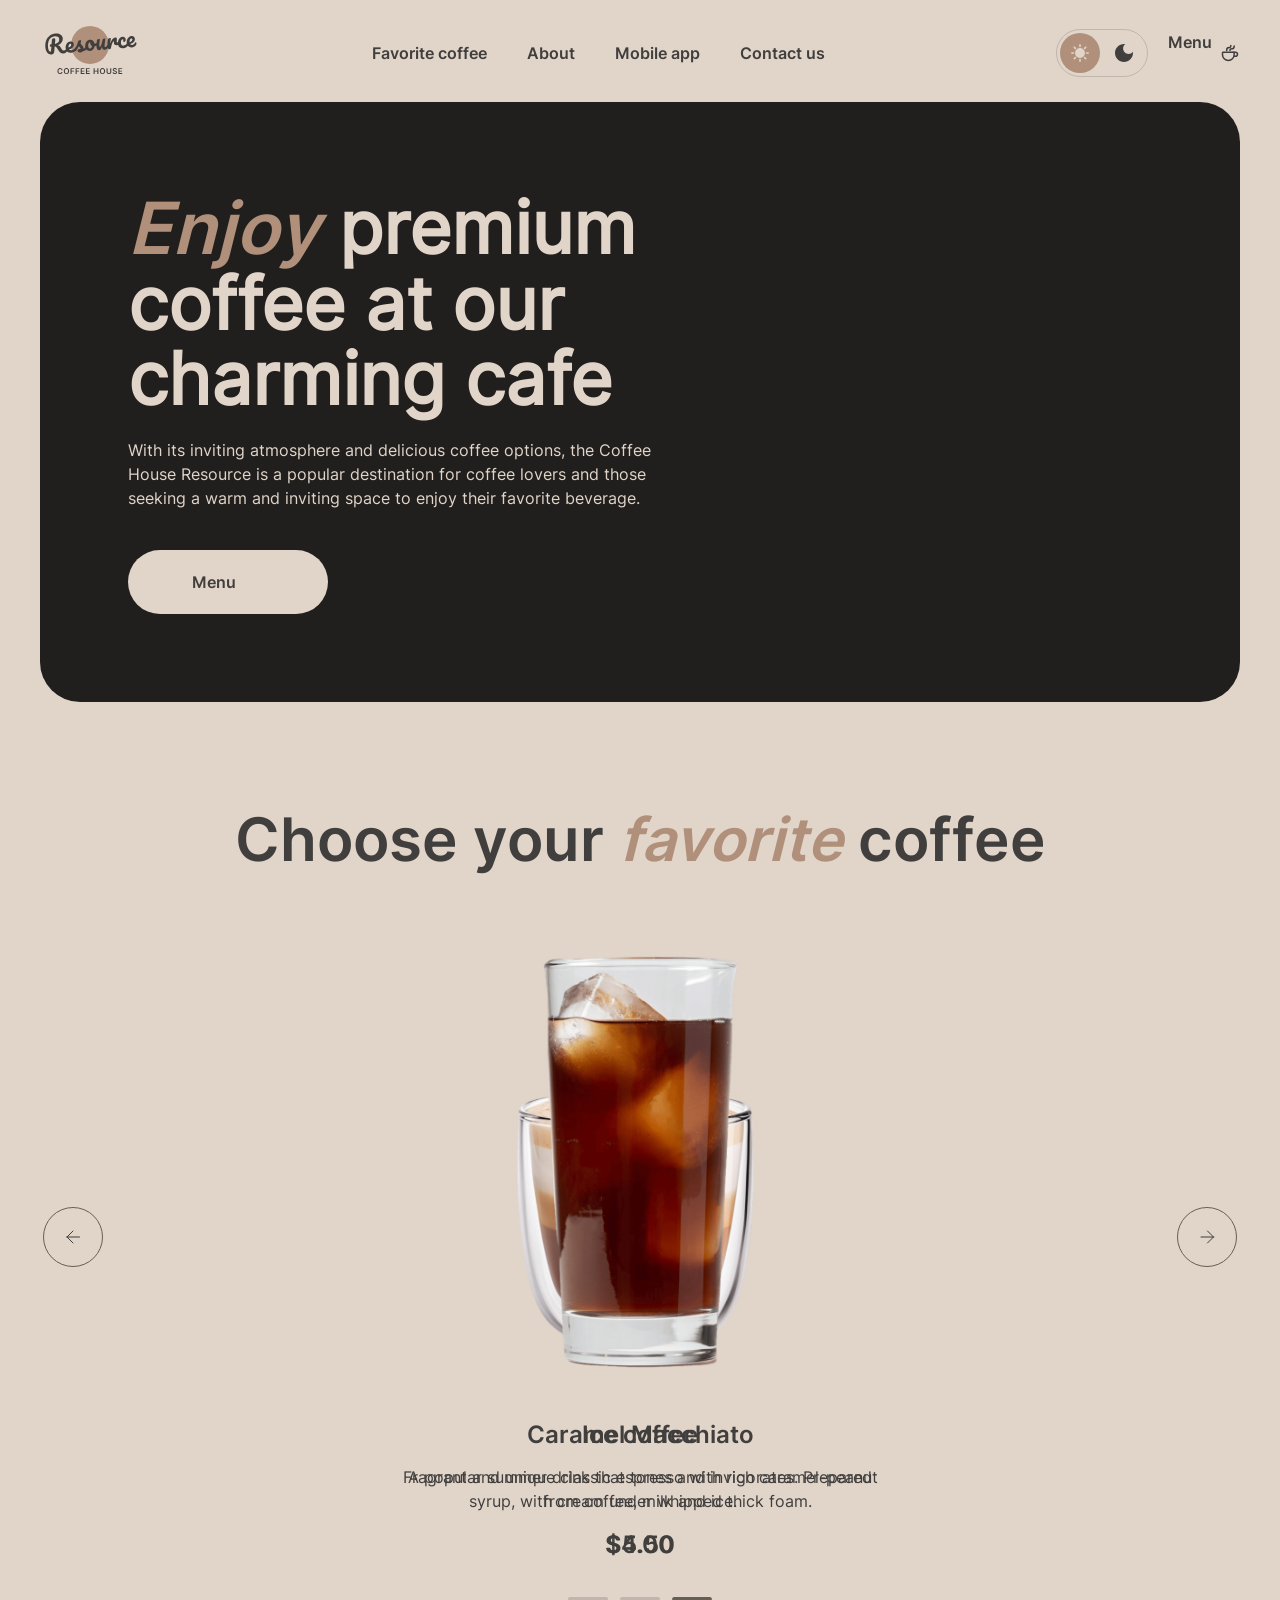
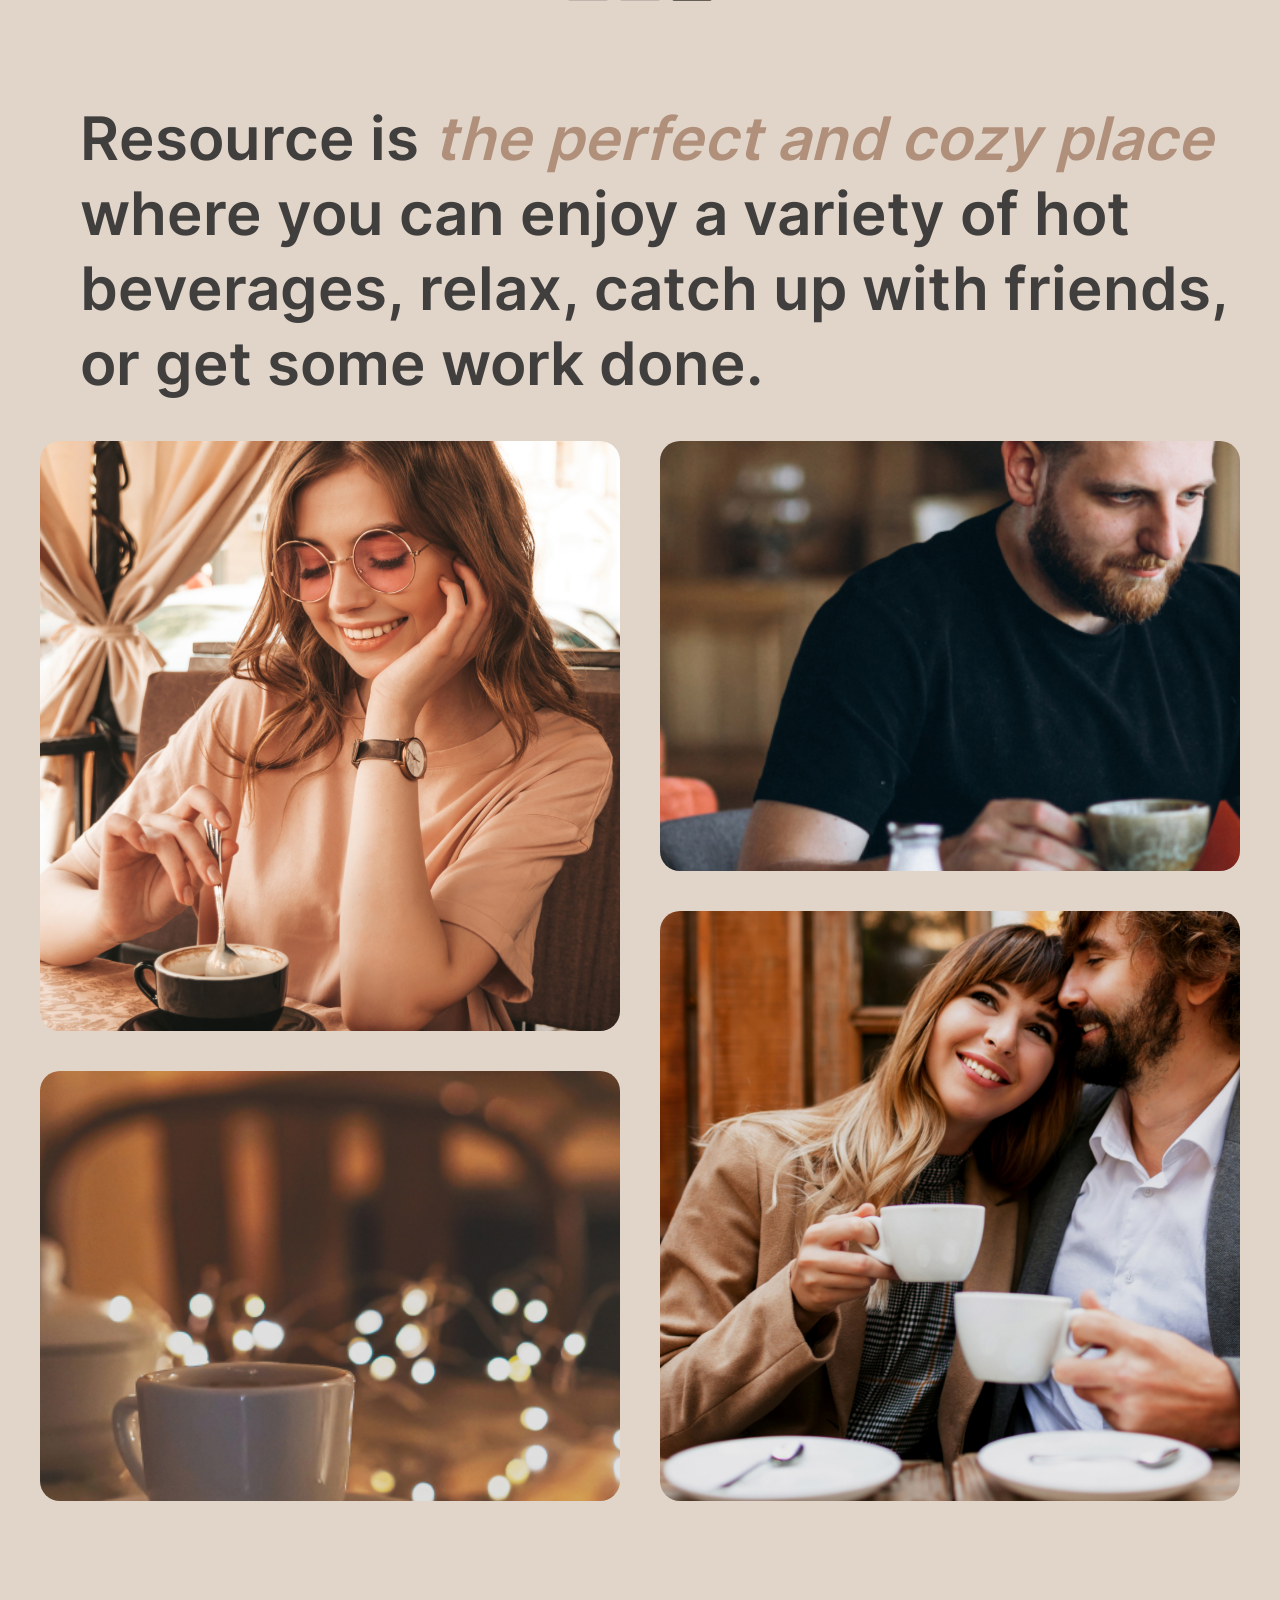
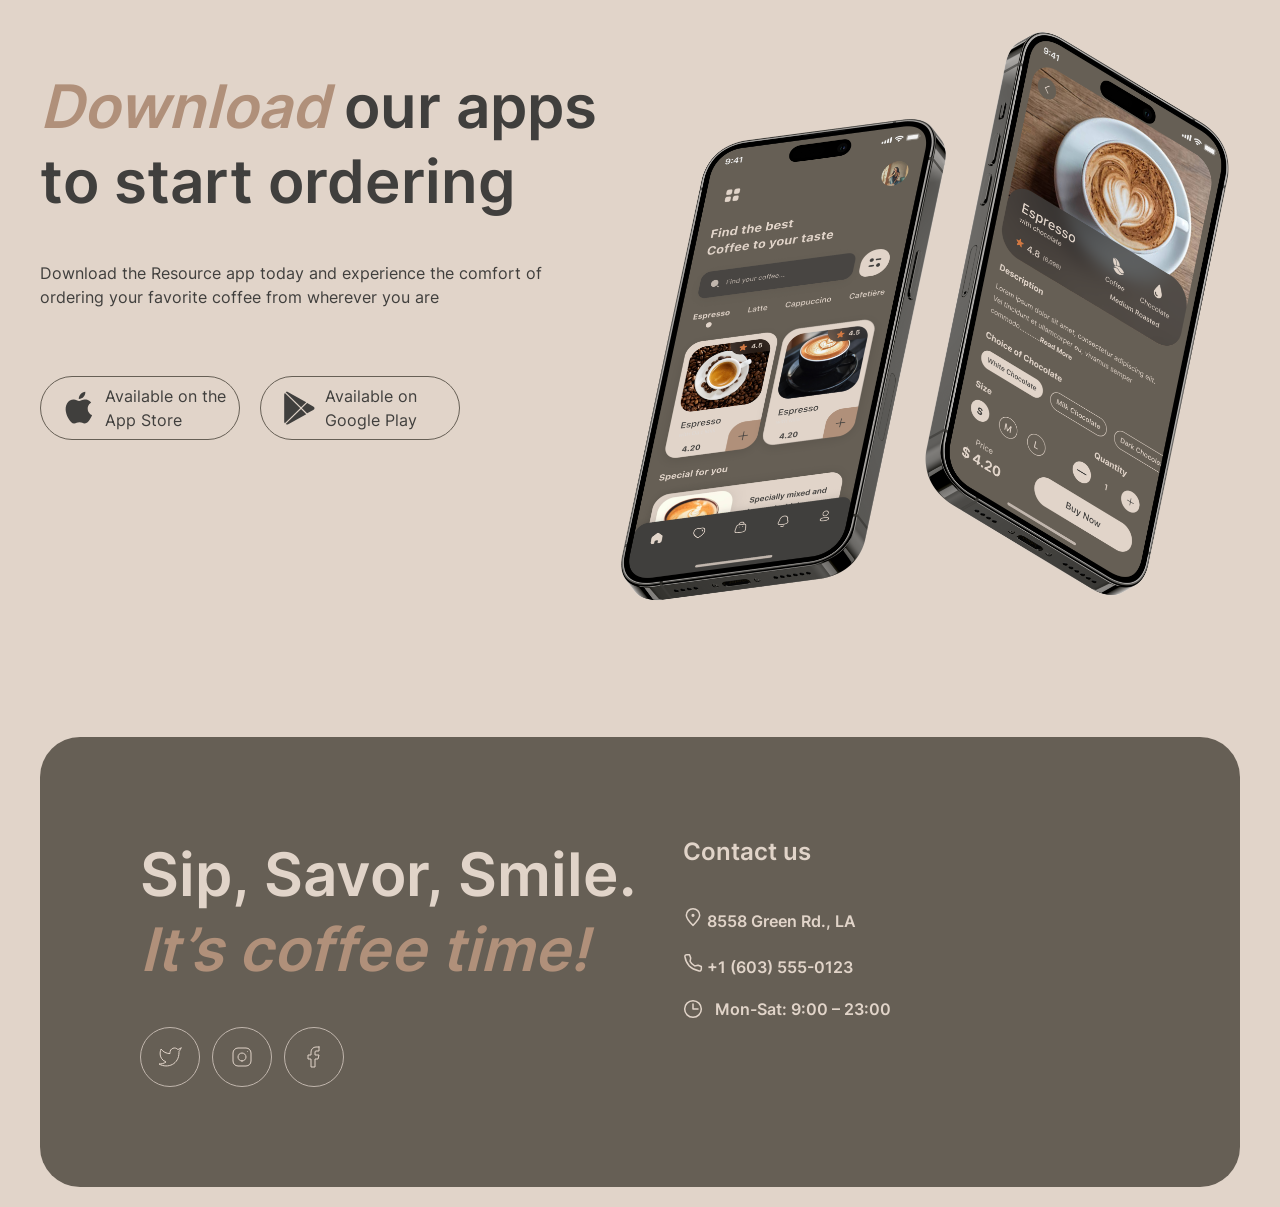
==== commit 12693094: "fix: refactor code for home page" ====
--- a/pages/home/index.html
+++ b/pages/home/index.html
@@ -5,6 +5,7 @@
   <meta charset="UTF-8" />
   <meta http-equiv="X-UA-Compatible" content="IE=edge" />
   <meta name="viewport" content="width=device-width, initial-scale=1.0" />
+  <link rel="stylesheet" href="../css/global.css" />
   <link rel="stylesheet" href="../home/style.css" />
   <link rel="icon" href="../../assets/icons/coffee-cup.svg" sizes="32x32" />
   <title>Coffee House</title>
--- a/pages/css/global.css
+++ b/pages/css/global.css
@@ -0,0 +1,765 @@
+@font-face {
+    font-family: 'Inter600';
+    src: url('../../assets/fonts/Inter-SemiBold.ttf');
+    font-weight: 600;
+}
+
+@font-face {
+    font-family: 'Inter400';
+    src: url('../../assets/fonts/Inter-Regular.ttf');
+    font-weight: 400;
+}
+
+:root {
+  /* Палитра из UI-Kit [Light] */
+  --color-text-primary: #403F3D;
+  --color-text-inverse: #E1D4C9;
+  --color-text-accent: #B0907A;
+  --color-bg-page: #E1D4C9;
+  --color-bg-container: #665F55;
+  
+  /* Цвета интерактивных элементов [Light] */
+  --c-btn-primary-bg: #E1D4C9;
+  --c-btn-secondary-bg: transparent;
+  --c-btn-secondary-border: #665F55;
+  --c-btn-secondary-hover-bg: #665F55;
+  
+  --c-btn-app-bg: transparent;
+  --c-btn-app-border: #665F55;
+  --c-btn-app-hover-bg: #665F55;
+  
+  --c-slider-border: #665F55;
+  --c-slider-hover-bg: #665F55;
+  --c-slider-hover-border: #665F55;
+  
+  --c-social-border: #C1B6AD;
+  --c-social-hover-bg: #E1D4C9;
+  
+  /* Константы для свитчера */
+  --c-icon-beige: #E1D4C9;
+  --c-icon-dark: #403F3D;
+  --c-icon-white: #FFFFFF;
+  --c-circle-accent: #B0907A;
+  --c-circle-hover-light: #665F55;
+  --c-circle-hover-dark: #403F3D;
+  --border-light: #C1B6AD;
+  --border-dark: #665F55;
+
+  /* Шрифты и переходы */
+  --font-semibold: 'Inter600', sans-serif;
+  --font-regular: 'Inter400', sans-serif;
+  --transition-standard: 0.5s ease-in-out;
+  --transition-fast: 0.3s ease;
+}
+
+/* --- Тёмная тема (Инверсия UI-Kit при клике на чекбокс) --- */
+:root:has(#theme-toggle:checked) {
+  /* Палитра из UI-Kit [Dark] */
+  --color-text-primary: #E1D4C9;
+  --color-text-inverse: #E1D4C9;
+  --color-text-accent: #B0907A;
+  --color-bg-page: #292826;
+  --color-bg-container: #403F3D;
+  
+  /* Цвета интерактивных элементов [Dark] */
+  --c-btn-secondary-border: #C1B6AD;
+  --c-btn-secondary-hover-bg: #292826;
+  
+  --c-btn-app-bg: transparent;
+  --c-btn-app-border: #C1B6AD;
+  --c-btn-app-hover-bg: #403F3D;
+  
+  --c-slider-border: #C1B6AD;
+  --c-slider-hover-bg: #403F3D;
+  --c-slider-hover-border: #403F3D;
+  
+  --c-social-border: #665F55;
+  --c-social-hover-bg: #292826;
+}
+
+* {
+  box-sizing: border-box;
+}
+
+html {
+  scroll-behavior: smooth;
+  box-sizing: border-box;
+  background-color: var(--color-bg-page);
+  transition: background-color var(--transition-standard);
+}
+
+body {
+  margin: 0 auto;
+  max-width: 1440px;
+  font-family: var(--font-regular);
+  font-weight: 400;
+  line-height: 150%;
+  color: var(--color-text-primary);
+  background-color: var(--color-bg-page);
+  transition: background-color var(--transition-standard), color var(--transition-standard);
+}
+
+ul {
+  padding: 0;
+}
+
+p {
+  margin: 0;
+}
+
+a {
+  transition: color var(--transition-standard);
+}
+
+a:hover {
+  cursor: pointer;
+}
+
+h1 {
+   font-size: 72px;
+   line-height: 105%;
+}
+
+h2 {
+    font-family: var(--font-semibold);
+    font-size: 60px;
+    font-weight: 600;
+    line-height: 125%;
+    margin: 0;
+}
+
+h3 {
+    font-family: var(--font-semibold);
+    font-size: 24px;
+    font-weight: 600;
+    line-height: 125%;
+    margin: 0;
+}
+
+.accent,
+h1.accent,
+h2.accent {
+    font-style: italic;
+    font-family: var(--font-semibold);
+    color: var(--color-text-accent);
+}
+
+h4, 
+.header-navigation,
+.enjoy-btn,
+.appStore-btn,
+.googlePlay-btn,
+.adress a,
+.phone a {
+    font-family: var(--font-semibold);
+    font-size: 16px;
+    font-weight: 600;
+    line-height: 150%;
+}
+
+h5,
+.description-coffee-about,
+.app-text p {
+    font-family: var(--font-regular);
+    font-size: 16px;
+    font-weight: 400;
+    line-height: 150%;
+}
+
+.text-under-name-app {
+    font-family: var(--font-semibold);
+    font-size: 10px;
+    font-weight: 600;
+    line-height: 140%;
+}
+
+/* h2, h3, h4, .header-navigation {
+  font-family: var(--font-semibold);
+  margin: 0;
+  color: var(--color-text-primary);
+  transition: color var(--transition-standard);
+}
+
+h2 { font-size: 60px; line-height: 125%; }
+h3 { font-size: 24px; line-height: 125%; }
+h4, .header-navigation, .header-controls { font-size: 16px; line-height: 140%; }
+
+h5 {
+  font-family: var(--font-regular);
+  font-size: 16px;
+  line-height: 150%;
+  font-weight: 400;
+  margin: 0;
+  color: var(--color-text-primary);
+  transition: color var(--transition-standard);
+}
+
+.accent {
+  font-style: italic;
+  color: var(--color-text-accent);
+} */
+
+.body-wrapper {
+  margin: 20px 40px;
+}
+
+/*------------theme-switch----------*/
+
+.theme-switch {
+  position: relative;
+  display: inline-block;
+  width: 92px;  
+  height: 48px; 
+  cursor: pointer;
+  background: transparent;
+  -webkit-tap-highlight-color: transparent;
+}
+
+.theme-switch-input {
+  position: absolute;
+  opacity: 0;
+  width: 0;
+  height: 0;
+}
+
+.switch-track {
+  display: flex;
+  width: 100%;
+  height: 100%;
+  border-radius: 48px;
+  padding: 4px; 
+  box-sizing: border-box;
+  background: transparent;
+  border: 1px solid var(--border-light);
+  transition: border-color 0.3s ease;
+  gap: 5px;
+}
+
+.icon-wrapper {
+  flex: 1;
+  display: flex;
+  align-items: center;
+  justify-content: center;
+  position: relative;
+}
+
+.icon-wrapper::before {
+  content: '';
+  position: absolute;
+  width: 40px;
+  height: 40px;
+  border-radius: 50%;
+  transition: transform 0.3s cubic-bezier(0.4, 0, 0.2, 1), opacity 0.3s ease, background-color 0.3s ease;
+  transform: scale(0.8);
+  opacity: 0; 
+  z-index: 1;
+}
+
+.icon-img {
+  width: 18px;  
+  height: 18px;
+  transition: background-color 0.3s ease;
+  z-index: 2;
+  -webkit-mask-position: center;
+  mask-position: center;
+  -webkit-mask-repeat: no-repeat;
+  mask-repeat: no-repeat;
+  -webkit-mask-size: contain;
+  mask-size: contain;
+}
+
+.icon-sun .icon-img {
+  -webkit-mask-image: url('../../assets/icons/sun.svg');
+  mask-image: url('../../assets/icons/sun.svg');
+}
+
+.icon-moon .icon-img {
+  -webkit-mask-image: url('../../assets/icons/moon.svg');
+  mask-image: url('../../assets/icons/moon.svg');
+}
+
+.theme-switch-input:not(:checked) ~ .switch-track .icon-sun::before {
+  background-color: var(--c-circle-accent);
+  opacity: 1;
+  transform: scale(1);
+}
+.theme-switch-input:not(:checked) ~ .switch-track .icon-sun .icon-img {
+  background-color: var(--c-icon-beige);
+}
+
+.theme-switch-input:not(:checked) ~ .switch-track .icon-moon::before { opacity: 0; }
+.theme-switch-input:not(:checked) ~ .switch-track .icon-moon .icon-img {
+  background-color: var(--c-icon-dark);
+}
+
+.theme-switch:hover .theme-switch-input:not(:checked) ~ .switch-track .icon-moon::before {
+  background-color: var(--c-circle-hover-light);
+  opacity: 1;
+  transform: scale(1);
+}
+.theme-switch:hover .theme-switch-input:not(:checked) ~ .switch-track .icon-moon .icon-img {
+  background-color: var(--c-icon-beige);
+}
+
+.theme-switch-input:checked ~ .switch-track {
+  border-color: var(--border-dark);
+}
+
+.theme-switch-input:checked ~ .switch-track .icon-sun::before { opacity: 0; transform: scale(0.8); }
+.theme-switch-input:checked ~ .switch-track .icon-sun .icon-img {
+  background-color: var(--c-icon-beige);
+}
+
+.theme-switch-input:checked ~ .switch-track .icon-moon::before {
+  background-color: var(--c-circle-accent);
+  opacity: 1;
+  transform: scale(1);
+}
+.theme-switch-input:checked ~ .switch-track .icon-moon .icon-img {
+  background-color: var(--c-icon-beige);
+}
+
+.theme-switch:hover .theme-switch-input:checked ~ .switch-track .icon-sun::before {
+  background-color: var(--c-circle-hover-dark);
+  opacity: 1;
+  transform: scale(1);
+}
+.theme-switch:hover .theme-switch-input:checked ~ .switch-track .icon-sun .icon-img {
+  background-color: var(--c-icon-white);
+}
+
+/*------------header----------*/
+
+.header {
+  display: flex;
+  justify-content: space-between;
+  align-items: center; 
+}
+
+.header a {
+  text-decoration: none;
+  color: var(--color-text-primary);
+}
+
+.header-navigation {
+  display: flex;
+  align-items: center;
+  list-style: none;
+  color: var(--color-text-primary);
+  gap: 40px;
+}
+
+.header-navigation li {
+  margin-top: 0;
+}
+
+.header-navigation a {
+  text-decoration: none;
+  color: var(--color-text-primary);
+  position: relative;
+  display: inline-block;
+}
+
+.header-controls {
+    display: flex;
+    gap: 20px;
+}
+
+.header-navigation a::after,
+.header-controls a::after {
+  content: "";
+  position: absolute;
+  left: 50%;
+  top: 25px;
+  display: block;
+  height: 2px;
+  width: 0;
+  background: var(--color-text-primary);
+  border-radius: 1px;
+  transition: width 0.8s ease, left 0.8s ease;
+}
+
+.logo-menu {
+  position: relative;
+  display: flex;
+  align-items: center;
+  gap: 8px;
+  cursor: pointer;
+}
+
+.logo-menu h4,
+.logo-menu img {
+  margin-top: 0;
+}
+
+@media (hover: hover) {
+  .header-navigation a:hover::after,
+  .header-controls a:hover::after {
+    left: 0;
+    width: 100%;
+    animation: a-nav 3s forwards;
+  }
+}
+
+@keyframes a-nav {
+  0% {
+    opacity: 0;
+  }
+  50% {
+    opacity: 0.8;
+  }
+  100% {
+    opacity: 1;
+  }
+}
+
+.burger-menu {
+    display: none;
+}
+
+/*----------footer---------*/
+
+.footer {
+    margin: 100px 0 0;
+}
+
+.footer-wrapper {
+    display: flex;
+    justify-content: space-between;
+    align-items: flex-start;
+    background-color: var(--color-bg-container);
+    border-radius: 40px;
+    padding: 100px;
+    gap: 40px;
+}
+
+.footer-one-column {
+    width: 530px;
+    margin-left: 0;
+    padding-top: 0;
+}
+
+.footer-wrapper h2 {
+    color: var(--color-text-inverse);
+}
+
+.social {
+    display: flex;
+    align-items: center;
+    margin-top: 40px;
+    padding-bottom: 0;
+    gap: 12px;
+}
+
+.social-animation {
+    display: flex;
+    align-items: center;
+    justify-content: center;
+    width: 60px;
+    height: 60px;
+    border-radius: 50%;
+    cursor: pointer;
+    background-color: transparent;
+    border: 1px solid var(--c-social-border); 
+    transition: background-color var(--transition-fast), border-color var(--transition-fast);
+}
+
+.social-animation a {
+    display: flex;
+    align-items: center;
+    justify-content: center;
+    width: 100%;
+    height: 100%;
+    text-decoration: none;
+}
+
+.social-img {
+    width: 24px;
+    height: 24px;
+    background-color: var(--color-text-inverse);
+    transition: background-color var(--transition-fast);
+    -webkit-mask-repeat: no-repeat;
+    mask-repeat: no-repeat;
+    -webkit-mask-position: center;
+    mask-position: center;
+    -webkit-mask-size: contain;
+    mask-size: contain;
+}
+
+.twitter-img {
+    -webkit-mask-image: url('../../assets/icons/twitter.svg');
+    mask-image: url('../../assets/icons/twitter.svg');
+}
+
+.instagram-img {
+    -webkit-mask-image: url('../../assets/icons/instagram.svg');
+    mask-image: url('../../assets/icons/instagram.svg');
+}
+
+.facebook-img {
+    -webkit-mask-image: url('../../assets/icons/facebook.svg');
+    mask-image: url('../../assets/icons/facebook.svg');
+}
+
+@media (hover: hover) {
+    .social-animation:hover {
+        background-color: var(--c-social-hover-bg);
+        border-color: var(--c-social-hover-bg);
+    }
+
+    .social-animation:hover .social-img {
+        background-color: #403F3D; 
+    }
+}
+
+.footer-two-column {
+    display: flex;
+    flex-direction: column;
+    align-items: flex-start;
+    margin-top: 0;
+    margin-left: 0;
+    width: 482px;
+}
+
+.footer-two-column h3 {
+    font-family: var(--font-semibold);
+    font-size: 24px;
+    line-height: 125%;
+    margin-bottom: 40px;
+    color: var(--color-text-inverse);
+}
+
+.adress,
+.phone,
+.times {
+    display: flex;
+    align-items: center;
+    gap: 12px;
+    margin-top: 0;
+    margin-bottom: 20px;
+}
+
+.times {
+    margin-bottom: 0;
+}
+
+.phone,
+.times {
+    cursor: pointer;
+}
+
+.adress a,
+.phone a,
+.times p {
+    font-family: var(--font-semibold);
+    font-size: 16px;
+    line-height: 140%;
+    color: var(--color-text-inverse);
+    text-decoration: none;
+    margin: 0;
+}
+
+.adress a,
+.phone a {
+    position: relative;
+    display: inline-block;
+}
+
+.adress a::after,
+.phone a::after {
+    content: "";
+    position: absolute;
+    left: 50%;
+    top: 22px;
+    display: block;
+    height: 1px;
+    width: 0;
+    background: var(--color-text-inverse);
+    transition: width 0.3s ease, left 0.3s ease;
+}
+
+@media (hover: hover) {
+    .adress a:hover::after,
+    .phone a:hover::after {
+        width: 100%;
+        left: 0;
+    }
+}
+
+.adress img,
+.phone img,
+.times img {
+    width: 20px;
+    height: 20px;
+    margin: 0;
+}
+
+
+@media screen and (max-width: 1060px) {
+    .footer {
+        margin-top: 13%;
+    }
+
+    .footer-one-column {
+        margin-left: 60px;
+    }
+
+    .footer-two-column {
+        margin-top: 0;
+        margin-left: 60px;
+        padding-bottom: 103px;
+    }
+}
+
+
+@media screen and (max-width: 768px) {
+  h1 {
+        font-size: 42px;
+        line-height: 115%;
+    }
+
+    h2 {
+        font-size: 32px;
+        line-height: 125%;
+    }
+    body {
+        max-width: 768px;
+    }
+
+    body.lock {
+        overflow-y: hidden;
+    }
+
+    .body-wrapper {
+        position: relative;
+    }
+
+    .header-navigation-wrapper {
+        display: block;
+        position: fixed;
+        top: 80px;
+        right: -100%;
+        width: 100%;
+        background-color: var(--color-bg-page);
+        transition: right 0.8s ease;
+        margin-top: 10px;
+        height: 100vh;
+        z-index: 10;
+        margin-left: 0;
+    }
+
+    .header-navigation-wrapper.active {
+        right: 0;
+    }
+
+    .header-navigation {    
+        font-family: var(--font-semibold);
+        font-size: 32px;
+        font-weight: 600;
+        line-height: 125%;    
+        flex-direction: column;
+        margin-top: 10%;
+        align-items: center;
+        gap: 63px;    
+    }
+
+    .logo-menu {
+        font-family: var(--font-semibold);
+        font-size: 32px;
+        font-weight: 600;
+        line-height: 125%;
+        justify-content: center;
+        margin-top: 16%;
+        transform: scale(2);
+    }
+
+    .burger-menu {
+        display: flex;
+        align-items: center;
+        justify-content: center;
+        width: 44px;
+        height: 44px;
+        border-radius: 100%;
+        border: 1px solid var(--color-text-primary);
+        margin-top: 8px;
+        position: relative;
+    }
+
+    .burger-icon {
+        display: flex;
+        flex-direction: column;
+        justify-content: space-between;
+        z-index: 5;
+        position: relative;
+        width: 16px;
+        height: 10px;
+        cursor: pointer;
+        transition: transform 0.8s ease;
+    }
+
+    .one-line,
+    .two-line {
+        position: absolute;
+        width: 16px;
+        height: 1px;
+        transition: all 0.8s ease 0s;
+        background-color: var(--color-text-primary);
+    }
+
+    .one-line {
+        top: 0;
+    }
+
+    .two-line {
+        top: 10px;
+    }
+
+    .one-line.active {
+        transform: rotate(-45deg);
+        top: 4px;
+    }
+
+    .two-line.active {
+        transform: rotate(45deg);
+        top: 4px;
+    }
+
+    .adress a:hover::after,
+    .phone a:hover::after {
+        animation: none;
+    }
+  }
+
+@media screen and (max-width: 720px) {
+    h1 {
+        font-size: 42px;
+        line-height: 115%;
+    }
+
+    h2 {
+        font-size: 32px;
+    }
+
+    .body-wrapper {
+        margin: 20px 16px;
+    }
+
+     .footer {
+        margin: 96px 16px 0 16px;
+    }
+
+    .footer-one-column {
+        margin-left: 16px;
+        padding-top: 61px;
+    }
+
+    .footer-two-column {
+        margin-left: 16px;
+        padding-bottom: 63px;
+    }
+
+    .social {
+        padding-bottom: 38px;
+    }
+
+}
--- a/pages/home/style.css
+++ b/pages/home/style.css
@@ -1,400 +1,17 @@
-:root {
-  /* Палитра из UI-Kit [Light] */
-  --color-text-primary: #403F3D;
-  --color-text-inverse: #E1D4C9;
-  --color-text-accent: #B0907A;
-  --color-bg-page: #E1D4C9;
-  --color-bg-container: #665F55;
-  
-  /* Цвета интерактивных элементов [Light] */
-  --c-btn-primary-bg: #E1D4C9;
-  --c-btn-secondary-bg: transparent;
-  --c-btn-secondary-border: #665F55;
-  --c-btn-secondary-hover-bg: #665F55;
-  
-  --c-btn-app-bg: transparent;
-  --c-btn-app-border: #665F55;
-  --c-btn-app-hover-bg: #665F55;
-  
-  --c-slider-border: #665F55;
-  --c-slider-hover-bg: #665F55;
-  --c-slider-hover-border: #665F55;
-  
-  --c-social-border: #C1B6AD;
-  --c-social-hover-bg: #E1D4C9;
-  
-  /* Константы для свитчера */
-  --c-icon-beige: #E1D4C9;
-  --c-icon-dark: #403F3D;
-  --c-icon-white: #FFFFFF;
-  --c-circle-accent: #B0907A;
-  --c-circle-hover-light: #665F55;
-  --c-circle-hover-dark: #403F3D;
-  --border-light: #C1B6AD;
-  --border-dark: #665F55;
-
-  /* Шрифты и переходы */
-  --font-semibold: 'Inter600', sans-serif;
-  --font-regular: 'Inter400', sans-serif;
-  --transition-standard: 0.5s ease-in-out;
-  --transition-fast: 0.3s ease;
-}
-
-/* --- Тёмная тема (Инверсия UI-Kit при клике на чекбокс) --- */
-:root:has(#theme-toggle:checked) {
-  /* Палитра из UI-Kit [Dark] */
-  --color-text-primary: #E1D4C9;
-  --color-text-inverse: #E1D4C9;
-  --color-text-accent: #B0907A;
-  --color-bg-page: #292826;
-  --color-bg-container: #403F3D;
-  
-  /* Цвета интерактивных элементов [Dark] */
-  --c-btn-secondary-border: #C1B6AD;
-  --c-btn-secondary-hover-bg: #292826;
-  
-  --c-btn-app-bg: transparent;
-  --c-btn-app-border: #C1B6AD;
-  --c-btn-app-hover-bg: #403F3D;
-  
-  --c-slider-border: #C1B6AD;
-  --c-slider-hover-bg: #403F3D;
-  --c-slider-hover-border: #403F3D;
-  
-  --c-social-border: #665F55;
-  --c-social-hover-bg: #292826;
-}
-
-/* ==========================================================================
-   2. ГЛОБАЛЬНЫЕ СБРОСЫ И СВЯЗЫВАНИЕ ПЕРЕМЕННЫХ
-   ========================================================================== */
-* {
-  box-sizing: border-box;
-}
-
-html {
-  scroll-behavior: smooth;
-  box-sizing: border-box;
-  background-color: var(--color-bg-page);
-  transition: background-color var(--transition-standard);
-}
-
-body {
-  margin: 0 auto;
-  max-width: 1440px;
-  color: var(--color-text-primary);
-  background-color: var(--color-bg-page);
-  transition: background-color var(--transition-standard), color var(--transition-standard);
-}
-
-ul {
-  padding: 0;
-}
-
-p {
-  margin: 0;
-}
-
-a {
-  transition: color var(--transition-standard);
-}
-
-a:hover {
-  cursor: pointer;
-}
-
-/* Типографика с поддержкой тем */
-h1 {
-  font-family: var(--font-semibold);
-  font-size: 72px;
-  line-height: 105%;
-  margin: 0;
-  color: var(--color-text-primary); /* На баннере текст ВСЕГДА светлый по макету Фигмы */
-}
-
-h2, h3, h4, .header-navigation {
-  font-family: var(--font-semibold);
-  margin: 0;
-  color: var(--color-text-primary);
-  transition: color var(--transition-standard);
-}
-
-h2 { font-size: 60px; line-height: 125%; }
-h3 { font-size: 24px; line-height: 125%; }
-h4, .header-navigation { font-size: 16px; line-height: 140%; }
-
-h5 {
-  font-family: var(--font-regular);
-  font-size: 16px;
-  line-height: 150%;
-  font-weight: 400;
-  margin: 0;
-  color: var(--color-text-primary);
-  transition: color var(--transition-standard);
-}
-
-.accent {
-  font-style: italic;
-  color: var(--color-text-accent);
-}
-
-.body-wrapper {
-  margin: 20px 40px;
-}
-
-.theme-switch {
-  position: relative;
-  display: inline-block;
-  width: 92px;  
-  height: 48px; 
-  cursor: pointer;
-  background: transparent;
-  -webkit-tap-highlight-color: transparent;
-}
-
-/* Скрываем чекбокс, но оставляем доступным для клавиатуры */
-.theme-switch-input {
-  position: absolute;
-  opacity: 0;
-  width: 0;
-  height: 0;
-}
-
-/* Трек свитчера */
-.switch-track {
-  display: flex;
-  width: 100%;
-  height: 100%;
-  border-radius: 48px;
-  padding: 4px; 
-  box-sizing: border-box;
-  background: transparent;
-  border: 1px solid var(--border-light);
-  transition: border-color 0.3s ease;
-  gap: 5px;
-}
-
-/* Две интерактивные половины */
-.icon-wrapper {
-  flex: 1;
-  display: flex;
-  align-items: center;
-  justify-content: center;
-  position: relative;
-}
-
-/* Круглая подложка */
-.icon-wrapper::before {
-  content: '';
-  position: absolute;
-  width: 40px;
-  height: 40px;
-  border-radius: 50%;
-  transition: transform 0.3s cubic-bezier(0.4, 0, 0.2, 1), opacity 0.3s ease, background-color 0.3s ease;
-  transform: scale(0.8);
-  opacity: 0; 
-  z-index: 1;
-}
-
-/* Иконка с маской */
-.icon-img {
-  width: 18px;  
-  height: 18px;
-  transition: background-color 0.3s ease;
-  z-index: 2;
-  -webkit-mask-position: center;
-  mask-position: center;
-  -webkit-mask-repeat: no-repeat;
-  mask-repeat: no-repeat;
-  -webkit-mask-size: contain;
-  mask-size: contain;
-}
-
-.icon-sun .icon-img {
-  -webkit-mask-image: url('../../assets/icons/sun.svg');
-  mask-image: url('../../assets/icons/sun.svg');
-}
-
-.icon-moon .icon-img {
-  -webkit-mask-image: url('../../assets/icons/moon.svg');
-  mask-image: url('../../assets/icons/moon.svg');
-}
-
-/* =======================================================
-   СОСТОЯНИЕ 1: LIGHT THEME (Чекбокс НЕ активен)
-   ======================================================= */
-
-/* Солнце активно по умолчанию */
-.theme-switch-input:not(:checked) ~ .switch-track .icon-sun::before {
-  background-color: var(--c-circle-accent);
-  opacity: 1;
-  transform: scale(1);
-}
-.theme-switch-input:not(:checked) ~ .switch-track .icon-sun .icon-img {
-  background-color: var(--c-icon-beige);
-}
-
-/* Луна неактивна */
-.theme-switch-input:not(:checked) ~ .switch-track .icon-moon::before { opacity: 0; }
-.theme-switch-input:not(:checked) ~ .switch-track .icon-moon .icon-img {
-  background-color: var(--c-icon-dark);
-}
-
-/* Ховер на Луну в светлой теме */
-.theme-switch:hover .theme-switch-input:not(:checked) ~ .switch-track .icon-moon::before {
-  background-color: var(--c-circle-hover-light);
-  opacity: 1;
-  transform: scale(1);
-}
-.theme-switch:hover .theme-switch-input:not(:checked) ~ .switch-track .icon-moon .icon-img {
-  background-color: var(--c-icon-beige);
-}
-
-
-/* =======================================================
-   СОСТОЯНИЕ 2: DARK THEME (Чекбокс АКТИВЕН)
-   ======================================================= */
-.theme-switch-input:checked ~ .switch-track {
-  border-color: var(--border-dark);
-}
-
-/* Солнце неактивно */
-.theme-switch-input:checked ~ .switch-track .icon-sun::before { opacity: 0; transform: scale(0.8); }
-.theme-switch-input:checked ~ .switch-track .icon-sun .icon-img {
-  background-color: var(--c-icon-beige);
-}
-
-/* Луна активна */
-.theme-switch-input:checked ~ .switch-track .icon-moon::before {
-  background-color: var(--c-circle-accent);
-  opacity: 1;
-  transform: scale(1);
-}
-.theme-switch-input:checked ~ .switch-track .icon-moon .icon-img {
-  background-color: var(--c-icon-beige);
-}
-
-/* Ховер на Солнце в темной теме */
-.theme-switch:hover .theme-switch-input:checked ~ .switch-track .icon-sun::before {
-  background-color: var(--c-circle-hover-dark);
-  opacity: 1;
-  transform: scale(1);
-}
-.theme-switch:hover .theme-switch-input:checked ~ .switch-track .icon-sun .icon-img {
-  background-color: var(--c-icon-white);
-}
-/* ==========================================================================
-   4. ШАПКА САЙТА (HEADER) И НАВИГАЦИЯ — ИСПРАВЛЕННЫЙ ФЛЭКС СЕТКИ
-   ========================================================================== */
-.header {
-  display: flex;
-  justify-content: space-between;
-  align-items: center; /* Выравнивание элементов строго по центру */
-}
-
-.header a {
-  text-decoration: none;
-  color: var(--color-text-primary);
-}
-
-.header-navigation {
-  display: flex;
-  align-items: center;
-  list-style: none;
-  color: var(--color-text-primary);
-  gap: 40px;
-}
-
-.header-navigation li {
-  margin-top: 0;
-}
-
-.header-navigation a {
-  text-decoration: none;
-  color: var(--color-text-primary);
-  position: relative;
-  display: inline-block;
-}
-
-.header-navigation a::after,
-.logo-menu::after {
-  content: "";
-  position: absolute;
-  left: 50%;
-  top: 25px;
-  display: block;
-  height: 2px;
-  width: 0;
-  background: var(--color-text-primary);
-  border-radius: 1px;
-  transition: width 0.8s ease, left 0.8s ease;
-}
-
-
-.logo-menu {
-  position: relative;
-  display: flex;
-  align-items: center;
-  gap: 8px;
-  cursor: pointer;
-}
-
-.logo-menu::after {
-  margin-top: -8px;
-}
-
-.logo-menu h4,
-.logo-menu img {
-  margin-top: 0;
-}
-
-/* --- Ховер-эффекты для десктопов --- */
-@media (hover: hover) {
-  .header-navigation a:hover::after,
-  .logo-menu:hover::after {
-    left: 0;
-    width: 100%;
-    animation: a-nav 3s forwards;
-  }
-}
-
-/* --- Ключевые кадры анимации --- */
-@keyframes a-nav {
-  0% {
-    opacity: 0;
-  }
-  50% {
-    opacity: 0.8;
-  }
-  100% {
-    opacity: 1;
-  }
-}
-
-.header-controls {
-    display: flex;
-    gap: 20px;
-}
-
-
-.burger-menu {
-    display: none;
-}
-
 .main {
     display: flex;
     flex-direction: column;
     justify-content: space-between;
 }
 
-/* --- Секция Enjoy (Баннер) --- */
+/*-------enjoy---------*/
 .enjoy {
     position: relative;
     margin-top: 16px;
     overflow: hidden;
     border-radius: 40px;
     padding: 7.35% 0 7.35% 7.35%;
-    background-color: #211F1D; /* Темная подложка на случай, если видео долго грузится */
+    background-color: #211F1D; 
 }
 
 #video {
@@ -403,15 +20,15 @@
     left: 50%;
     width: 100%;
     height: 100%;
-    object-fit: cover; /* Видео идеально заполняет весь баннер без искажений */
+    object-fit: cover;
     transform: translate(-50%, -50%);
-    z-index: 1; /* Поднимаем видео над фоном секции */
+    z-index: 1; 
 }
 
 .enjoy-overlay {
     position: relative;
     width: 530px;
-    z-index: 2; /* Контент баннера должен быть строго ПОВЕРХ видео */
+    z-index: 2; 
 }
 
 .enjoy-text {
@@ -420,16 +37,14 @@
     gap: 21px;
 }
 
-/* Фиксация: текст на баннере с видео ВСЕГДА светлый */
 .enjoy-text h1,
 .enjoy-overlay h5 {
-    color: #E1D4C9 !important;
+    color: #E1D4C9;
     margin: 0;
 }
 
-/* Описание на баннере тоже принудительно делаем светлым */
 .enjoy-text p {
-    color: #E1D4C9 !important;
+    color: #E1D4C9;
 }
 
 .enjoy-btn {
@@ -446,7 +61,7 @@
     font-family: var(--font-semibold);
     font-size: 16px;
     cursor: pointer;
-    color: var(--color-text-primary); /* Текст ВСЕГДА темный на светлой кнопке */
+    color: var(--color-text-primary); 
     z-index: 2;
     position: relative;
     overflow: hidden;
@@ -469,7 +84,6 @@
 
 @media (hover:hover) {
     .enjoy-btn:hover .enjoy-btn-text {
-        /* Эффект легкого смещения текста при ховере */
         transform: translateX(-4px);
         transition: transform 0.3s ease;
     }
@@ -479,8 +93,7 @@
     }
 }
 
-
-/* --- Секция Слайдера (Favourite Coffee) --- */
+/*-----------favourite coffee-----------*/
 .favourite-coffee {
     margin-top: 92px;
     position: relative;
@@ -533,7 +146,6 @@
 @keyframes left { from { left: 0; } to { left: -100%; } }
 @keyframes right { from { left: 100%; } to { left: 0; } }
 
-/* Индикаторы прогресса слайдера */
 .line-container {
     display: flex;
     cursor: pointer;
@@ -545,12 +157,12 @@
     max-width: 100%;
    }
 
-/* Оболочка палочки: использует вашу переменную --border-light из макета */
+
 .line-img-container {
     width: 40px;
     height: 4px;
     border-radius: 100px;
-    background-color: var(--border-light); /* Неактивная серая линия по умолчанию */
+    background-color: var(--border-light); 
     margin: 0;
     overflow: hidden;
     position: relative;
@@ -558,16 +170,14 @@
     transition: background-color var(--transition-fast);
 }
 
-/* Внутренняя линия, которая будет заполняться при анимации */
 .line-img {
     display: block;
     width: 0; 
     height: 4px;
     border-radius: 20px;
-    background-color: var(--c-slider-border); /* ИСПРАВЛЕНО: Берем точную переменную цвета заполнения */
-}
-
-/* Анимация плавного заполнения прогресс-бара за 5 секунд */
+    background-color: var(--c-slider-border); 
+}
+
 @keyframes move {
     from {
         width: 0;
@@ -577,39 +187,27 @@
     }
 }
 
-/* Класс активности */
 .line-img.active-line {
     width: 100%; 
     background-color: var(--c-slider-border); 
     animation: move 5s linear forwards; 
 }
-/* ==========================================================================
-   ЛОГИКА ПАУЗЫ АНИМАЦИИ ПРИ НАВЕДЕНИИ КУРСОРA (HOVER PAUSE)
-   ========================================================================== */
-/* Класс активности */
+
 .line-img.active-line {
     width: 100%; 
     background-color: var(--c-slider-border); 
     animation: move 5s linear forwards; 
 }
 
-/* ==========================================================================
-   ЛОГИКА ДЛЯ ХОВЕРА И ПАУЗЫ (HOVER & PAUSE FIX)
-   ========================================================================== */
-@media (hover: hover) {
-    /* 1. ПАУЗА: При наведении на слайдер бегущая линия замирает ровно там, где была */
+@media (hover: hover) {  
     .favorite-coffee-slider:hover .line-img.active-line {
         animation-play-state: paused;
     }
-
-    /* 2. ХОВЕР НА НЕАКТИВНЫЕ: Подсвечиваем только те палочки, которые сейчас НЕ активны */
+ 
     .line-img-container:not(:has(.active-line)):hover {
         background-color: var(--c-slider-hover-bg);
     }
 }
-
-
-
 
 .arrows {
     width: 99.5%;
@@ -662,10 +260,29 @@
     color: var(--color-text-primary);
 }
 
-.description-coffee-about { margin-top: 15px; }
-.description-coffee-cost { margin-top: 17px; }
-
-/* --- Секция Галереи (About) --- */
+.description-coffee {
+    text-align: center;
+    margin-top: 17px;
+    color: var(--color-text-primary);
+    display: flex;
+    flex-direction: column;
+    align-items: center; /* Центрируем контент строго по вертикали во флекс-контейнере */
+}
+
+.description-coffee-cost {
+    font-family: var(--font-semibold);
+    font-size: 24px;
+    /* ИСПРАВЛЕНО: Меняем line-height на 140%, чтобы у шрифта снизу появилось свободное пространство */
+    line-height: 140%; 
+    color: var(--color-text-primary);
+    /* ИСПРАВЛЕНО: Обнуляем высоту, чтобы блок растягивался по контенту естественным образом */
+    height: auto; 
+    display: inline-block;
+}
+ 
+.description-coffee-about { margin: 15px 0; } 
+
+
 /*---------------about----------------*/
 .about {
     margin-top: 100px;
@@ -683,7 +300,7 @@
     display: flex;
     justify-content: center;
     align-items: flex-start;
-    flex-wrap: nowrap; /* Принудительно выстраивает в два столбца на десктопе */
+    flex-wrap: nowrap; 
     gap: 40px;
     margin-top: 40px;
 }
@@ -693,7 +310,7 @@
      display: flex;
     flex-direction: column;
     gap: 40px;
-    flex: 1; /* Равномерно распределяет ширину колонок */
+    flex: 1; 
     max-width: 660px;
 }
 
@@ -702,7 +319,7 @@
     align-items: center;
     justify-content: center;
     position: relative;
-    width: 100%; /* Занимает всю ширину колонки */
+    width: 100%; 
     height: 590px;
     overflow: hidden;
     border-radius: 20px;
@@ -719,7 +336,7 @@
     transform: scale(1.23);
     height: 100%;
     width: 100%;
-    object-fit: cover; /* Чтобы картинка не сжималась при изменении пропорций */
+    object-fit: cover;
 }
 
 .about-mini-img {
@@ -736,19 +353,17 @@
     }
 }
 
-
-/* --- Секция Приложения (MobileApp) --- */
 /*-------------mobileApp-----------*/
 .mobileApp {
     display: flex;
-    justify-content: space-between; /* Распределяем текст и телефоны по краям */
+    justify-content: space-between;
     align-items: flex-start;
     flex-wrap: nowrap;
     margin-top: 100px;
 }
 
 .app-text {
-    margin-top: 68px; /* Выравниваем по высоте с телефонами */
+    margin-top: 68px;
     width: 625px;
     display: flex;
     flex-direction: column;
@@ -778,7 +393,6 @@
     margin-top: 25px;
 }
 
-/* Овальные кнопки по ТЗ и UI-Kit */
 .appStore-btn,
 .googlePlay-btn {
     display: flex;
@@ -786,7 +400,7 @@
     justify-content: flex-start;
     width: 200px;
     height: 64px;
-    border-radius: 100px; /* Идеальный овал капсулы */
+    border-radius: 100px; 
     background-color: var(--c-btn-app-bg);
     border: 1px solid var(--c-btn-app-border);
     cursor: pointer;
@@ -794,7 +408,7 @@
     padding: 0;
     transition: background-color var(--transition-fast), border-color var(--transition-fast), color var(--transition-fast);
 }
-/* Иконки приложений видны ИЗНАЧАЛЬНО */
+
 .img-appStore-btn,
 .img-googlePlay-btn {
     width: 36px;
@@ -841,30 +455,25 @@
     margin: 0;
 }
 
-/* Эффект ховера */
-/* Эффект ховера строго по макету Фигмы */
 @media (hover:hover) {
-    /* Красим обертку кнопки при наведении */
     .appStore-btn:hover,
     .googlePlay-btn:hover {
-        background-color: var(--c-btn-app-hover-bg) !important;
-        border-color: var(--c-btn-app-hover-bg) !important;
+        background-color: var(--c-btn-app-hover-bg);
+        border-color: var(--c-btn-app-hover-bg);
     }
     
-    /* ИСПРАВЛЕНО: Явно перекрашиваем все внутренние тексты, параграфы и ссылки при ховере */
     .appStore-btn:hover p,
     .googlePlay-btn:hover p,
     .appStore-btn:hover .text-under-name-app,
     .googlePlay-btn:hover .text-under-name-app,
     .appStore-btn:hover .name-app,
     .googlePlay-btn:hover .name-app {
-        color: var(--color-text-inverse) !important;
-    }
-    
-    /* Красим иконку-маску при наведении */
+        color: var(--color-text-inverse);
+    }
+
     .appStore-btn:hover .img-appStore-btn,
     .googlePlay-btn:hover .img-googlePlay-btn {
-        background-color: var(--color-text-inverse) !important; 
+        background-color: var(--color-text-inverse); 
     }
 }
 
@@ -872,322 +481,7 @@
 .text-under-name-app { font-family: var(--font-regular); font-weight: 400; font-size: 10px; line-height: 140%; }
 .name-app { font-family: var(--font-semibold); font-size: 16px; line-height: 150%; }
 
-/* --- Секция Подвала (Footer) --- */
-/*----------footer----------*/
-/*----------footer----------*/
-/* ==========================================================================
-   СЕКЦИЯ ПОДВАЛА (FOOTER)
-   ========================================================================== */
-.footer {
-    margin: 100px 0 0;
-}
-
-.footer-wrapper {
-    display: flex;
-    justify-content: space-between;
-    align-items: flex-start;
-    background-color: var(--color-bg-container);
-    border-radius: 40px;
-    padding: 100px;
-    gap: 40px;
-}
-
-/* Левая колонка (Заголовок и соцсети) */
-.footer-one-column {
-    width: 530px;
-    margin-left: 0;
-    padding-top: 0;
-}
-
-.footer-wrapper h2 {
-    color: var(--color-text-inverse) !important;
-}
-
-.social {
-    display: flex;
-    align-items: center;
-    margin-top: 40px;
-    padding-bottom: 0;
-    gap: 12px;
-}
-
-/* Круглая кнопка соцсети с правильной переменной рамки */
-.social-animation {
-    display: flex;
-    align-items: center;
-    justify-content: center;
-    width: 60px;
-    height: 60px;
-    border-radius: 50%;
-    cursor: pointer;
-    background-color: transparent;
-    /* ИСВРАВЛЕНО: Берем точную переменную рамки из UI-Kit */
-    border: 1px solid var(--c-social-border); 
-    transition: background-color var(--transition-fast), border-color var(--transition-fast);
-}
-
-.social-animation a {
-    display: flex;
-    align-items: center;
-    justify-content: center;
-    width: 100%;
-    height: 100%;
-    text-decoration: none;
-}
-
-/* Базовые свойства SVG-масок для иконок */
-.social-img {
-    width: 24px;
-    height: 24px;
-    /* ИСВРАВЛЕНО: Изначальный цвет иконки привязан к общему инверсному тексту (кремовый) */
-    background-color: var(--color-text-inverse);
-    transition: background-color var(--transition-fast);
-    -webkit-mask-repeat: no-repeat;
-    mask-repeat: no-repeat;
-    -webkit-mask-position: center;
-    mask-position: center;
-    -webkit-mask-size: contain;
-    mask-size: contain;
-}
-
-/* Пути к SVG-контурам */
-.twitter-img {
-    -webkit-mask-image: url('../../assets/icons/twitter.svg');
-    mask-image: url('../../assets/icons/twitter.svg');
-}
-
-.instagram-img {
-    -webkit-mask-image: url('../../assets/icons/instagram.svg');
-    mask-image: url('../../assets/icons/instagram.svg');
-}
-
-.facebook-img {
-    -webkit-mask-image: url('../../assets/icons/facebook.svg');
-    mask-image: url('../../assets/icons/facebook.svg');
-}
-
-/* Интерактивный ховер с использованием ваших точных переменных */
-@media (hover: hover) {
-    .social-animation:hover {
-        /* ИСПРАВЛЕНО: Круг и его рамка перекрашиваются строго по UI-Kit переменной ховера */
-        background-color: var(--c-social-hover-bg);
-        border-color: var(--c-social-hover-bg);
-    }
-
-    .social-animation:hover .social-img {
-        /* ИСПРАВЛЕНО: Иконка меняет цвет на темно-серый, считывая текущую тему */
-        background-color: #403F3D; 
-    }
-}
-
-
-/* Правая колонка (Контакты и время работы) */
-.footer-two-column {
-    display: flex;
-    flex-direction: column;
-    align-items: flex-start;
-    margin-top: 0;
-    margin-left: 0;
-    width: 482px;
-}
-
-.footer-two-column h3 {
-    font-family: var(--font-semibold);
-    font-size: 24px;
-    line-height: 125%;
-    margin-bottom: 40px;
-    color: var(--color-text-inverse) !important;
-}
-
-.adress,
-.phone,
-.times {
-    display: flex;
-    align-items: center;
-    gap: 12px;
-    margin-top: 0;
-    margin-bottom: 20px;
-}
-
-.times {
-    margin-bottom: 0;
-}
-
-.phone,
-.times {
-    cursor: pointer;
-}
-
-.adress a,
-.phone a,
-.times p {
-    font-family: var(--font-semibold);
-    font-size: 16px;
-    line-height: 140%;
-    color: var(--color-text-inverse) !important;
-    text-decoration: none;
-    margin: 0;
-}
-
-.adress a,
-.phone a {
-    position: relative;
-    display: inline-block;
-}
-
-/* Тонкая линия подчеркивания при ховере на ссылки контактов */
-.adress a::after,
-.phone a::after {
-    content: "";
-    position: absolute;
-    left: 50%;
-    top: 22px;
-    display: block;
-    height: 1px;
-    width: 0;
-    background: var(--color-text-inverse);
-    transition: width 0.3s ease, left 0.3s ease;
-}
-
-@media (hover: hover) {
-    .adress a:hover::after,
-    .phone a:hover::after {
-        width: 100%;
-        left: 0;
-    }
-}
-
-.adress img,
-.phone img,
-.times img {
-    width: 20px;
-    height: 20px;
-    margin: 0;
-}
-
-
-
-/* ==========================================================================
-   6. МЕДИА-ЗАПРОСЫ (АДАПТИВНОСТЬ)
-   ========================================================================== */
-
-/* --- Макс. ширина 1060px (Планшеты горизонтальные) --- */
-@media screen and (max-width: 1060px) {
-    .footer {
-        margin-top: 13%;
-    }
-
-    .footer-one-column {
-        margin-left: 60px;
-    }
-
-    .footer-two-column {
-        margin-top: 0;
-        margin-left: 60px;
-        padding-bottom: 103px;
-    }
-}
-
-/* --- Макс. ширина 768px (Планшеты вертикальные) --- */
 @media screen and (max-width: 768px) {
-    body {
-        max-width: 768px;
-    }
-
-    body.lock {
-        overflow-y: hidden;
-    }
-
-    .body-wrapper {
-        position: relative;
-    }
-
-    /* Навигация (Мобильное меню) */
-    .header-navigation-wrapper {
-        display: block;
-        position: fixed;
-        top: 80px;
-        right: -100%;
-        width: 100%;
-        background-color: var(--color-bg-page);
-        transition: right 0.8s ease;
-        margin-top: 10px;
-        height: 100vh;
-        z-index: 10;
-        margin-left: 0;
-    }
-
-    .header-navigation-wrapper.active {
-        right: 0;
-    }
-
-    .header-navigation {
-        flex-direction: column;
-        margin-top: 10%;
-        align-items: center;
-        gap: 63px;
-        font-size: 32px;
-    }
-
-    .logo-menu {
-        justify-content: center;
-        margin-top: 16%;
-        transform: scale(2);
-    }
-
-    /* Бургер-иконка */
-    .burger-menu {
-        display: flex;
-        align-items: center;
-        justify-content: center;
-        width: 44px;
-        height: 44px;
-        border-radius: 100%;
-        border: 1px solid var(--color-text-primary);
-        margin-top: 8px;
-        position: relative;
-    }
-
-    .burger-icon {
-        display: flex;
-        flex-direction: column;
-        justify-content: space-between;
-        z-index: 5;
-        position: relative;
-        width: 16px;
-        height: 10px;
-        cursor: pointer;
-        transition: transform 0.8s ease;
-    }
-
-    .one-line,
-    .two-line {
-        position: absolute;
-        width: 16px;
-        height: 1px;
-        transition: all 0.8s ease 0s;
-        background-color: var(--color-text-primary);
-    }
-
-    .one-line {
-        top: 0;
-    }
-
-    .two-line {
-        top: 10px;
-    }
-
-    .one-line.active {
-        transform: rotate(-45deg);
-        top: 4px;
-    }
-
-    .two-line.active {
-        transform: rotate(45deg);
-        top: 4px;
-    }
-
-    /* Секции контента */
     .enjoy {
         padding: 14.35% 0 15.35% 8.35%;
     }
@@ -1240,29 +534,10 @@
     .app-images {
         margin-top: 98px;
         margin-left: 0;
-    }
-
-    .adress a:hover::after,
-    .phone a:hover::after {
-        animation: none;
-    }
-}
-
-/* --- Макс. ширина 720px (Мобильные устройства) --- */
-@media screen and (max-width: 720px) {
-    h1 {
-        font-size: 42px;
-        line-height: 115%;
-    }
-
-    h2 {
-        font-size: 32px;
-    }
-
-    .body-wrapper {
-        margin: 20px 16px;
-    }
-
+    }   
+}
+
+@media screen and (max-width: 720px) { 
     .enjoy {
         height: 552px;
         padding: 17.35% 0 15.35% 4.35%;
@@ -1323,27 +598,8 @@
     .buttons-app {
         flex-direction: column;
     }
-
-    .footer {
-        margin: 96px 16px 0 16px;
-    }
-
-    .footer-one-column {
-        margin-left: 16px;
-        padding-top: 61px;
-    }
-
-    .footer-two-column {
-        margin-left: 16px;
-        padding-bottom: 63px;
-    }
-
-    .social {
-        padding-bottom: 38px;
-    }
-}
-
-/* --- Макс. ширина 380px (Узкие смартфоны) --- */
+}
+
 @media screen and (max-width: 380px) {
     .line-container {
         margin-top: -67px;
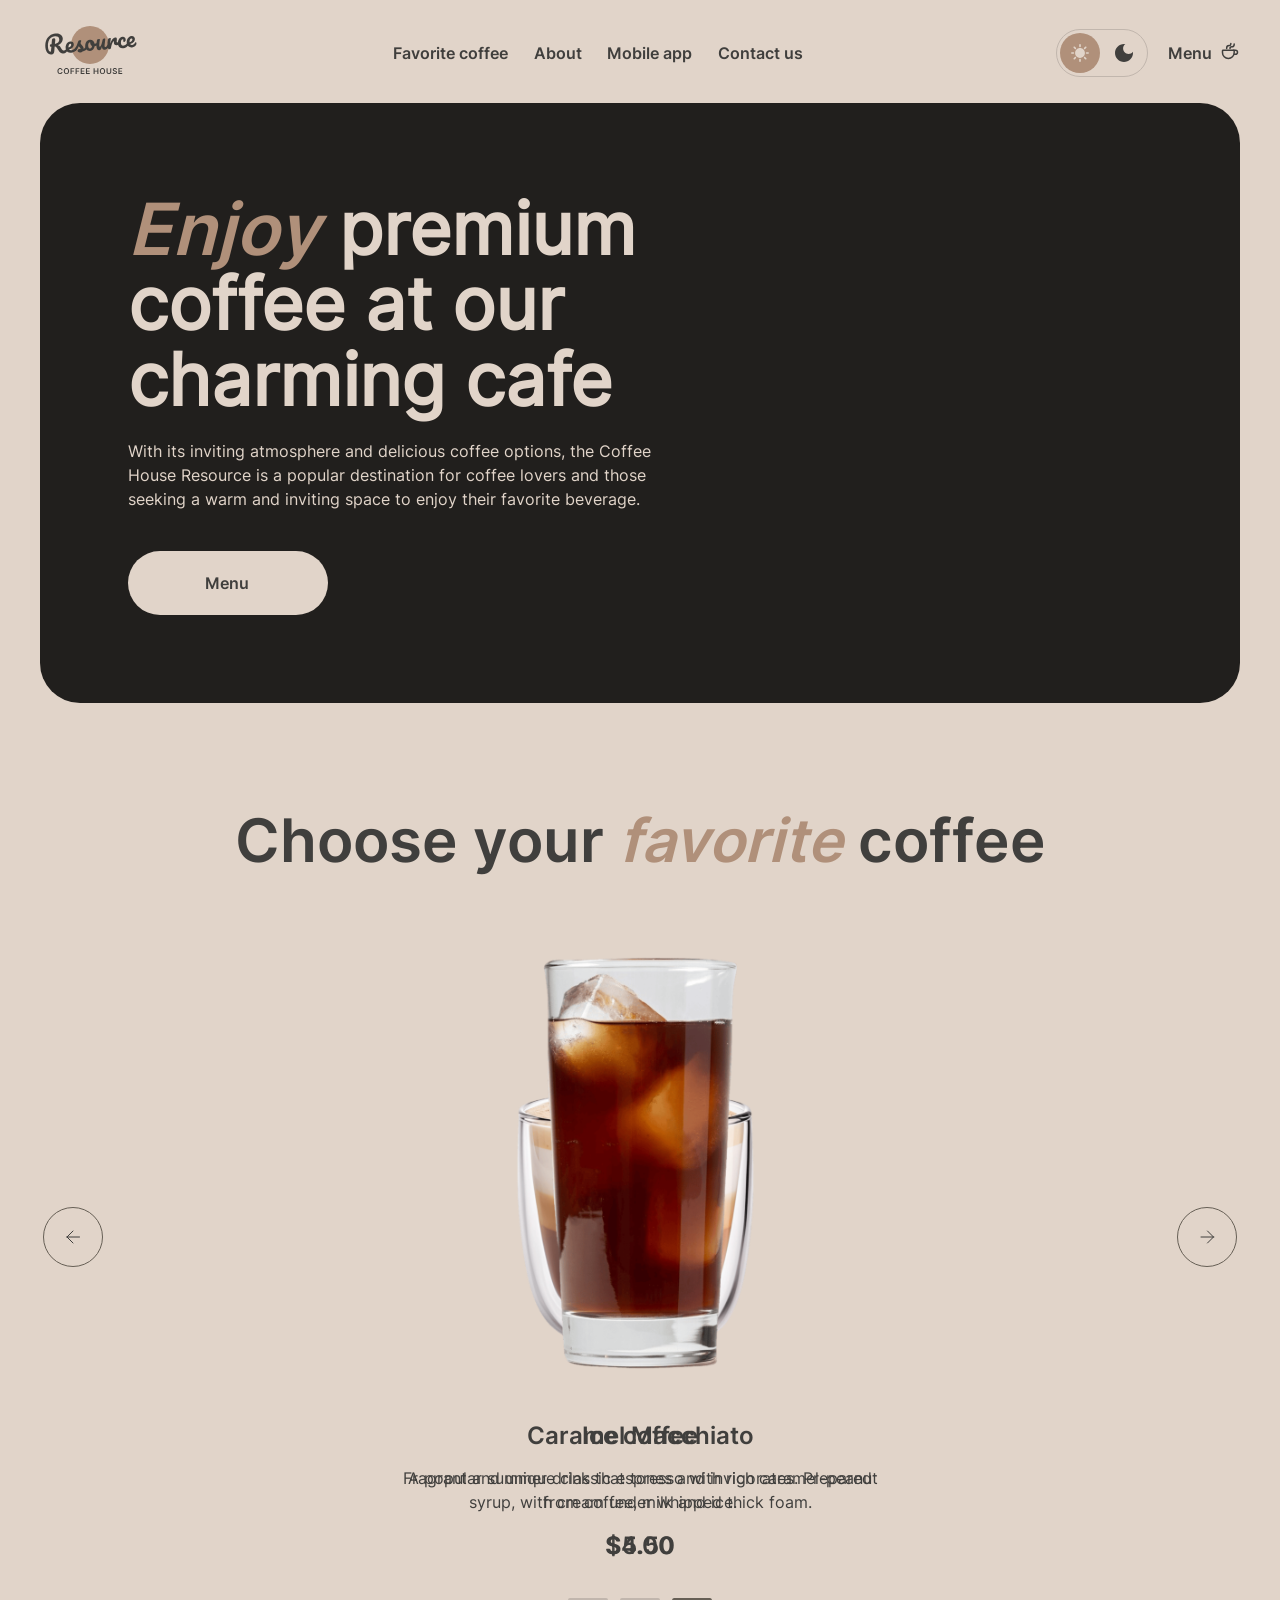
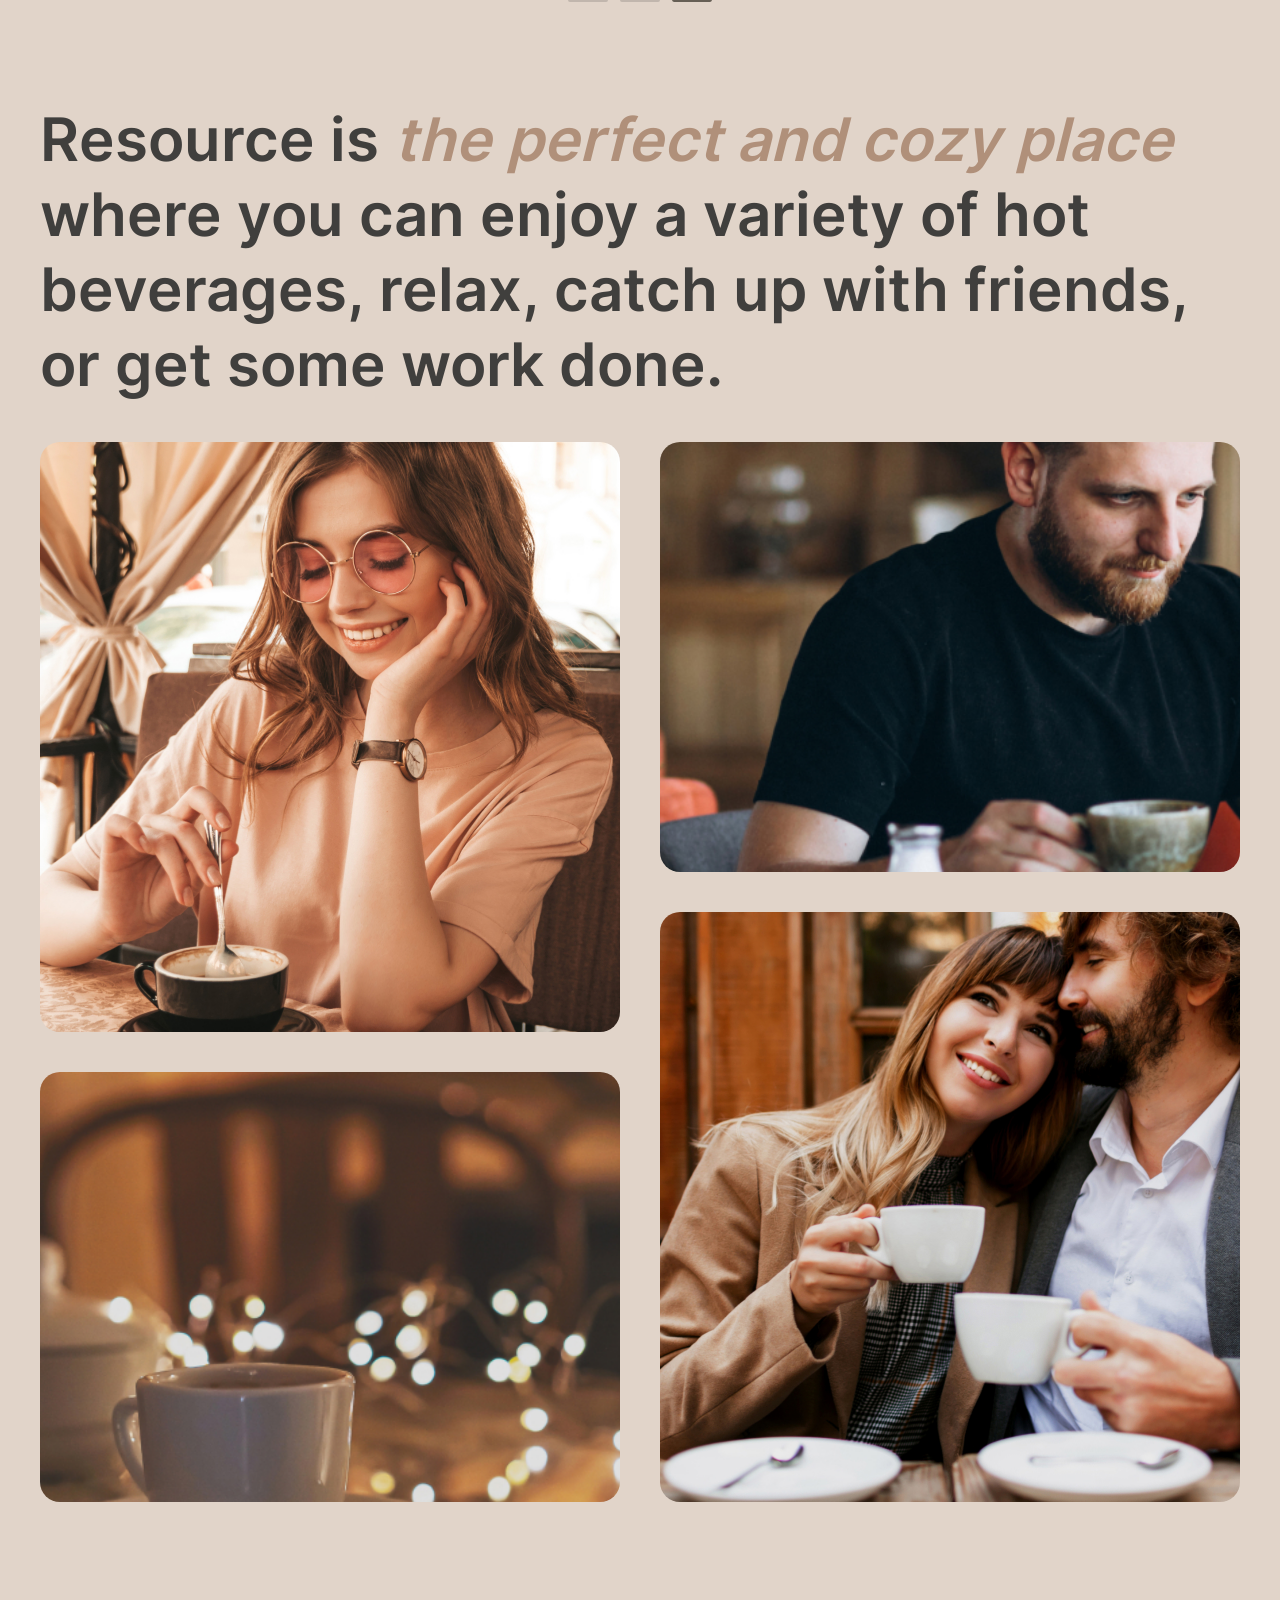
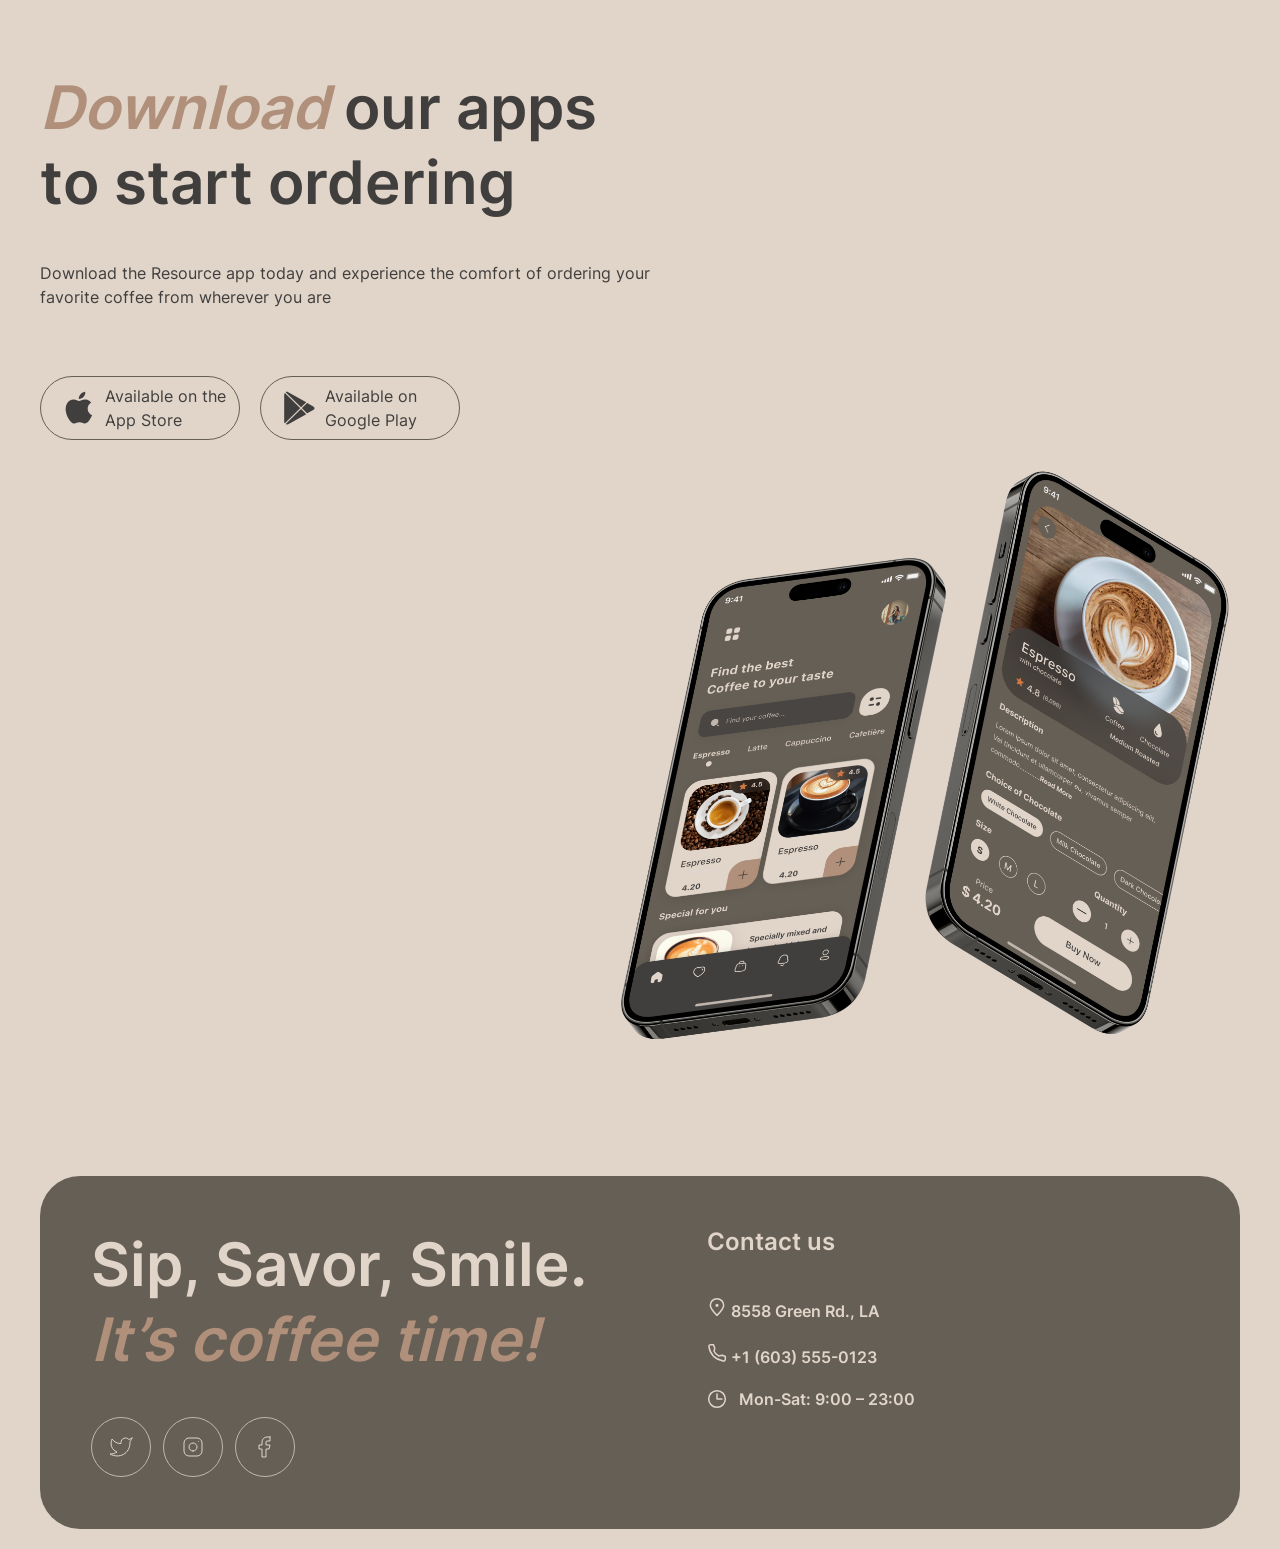
==== commit b9b8d6bf: "fix: style for menu page" ====
--- a/pages/home/index.html
+++ b/pages/home/index.html
@@ -228,6 +228,8 @@
         </div>
       </div>
     </footer>
+
+    <script src="../js/themeSwitcher.js"></script>
     <script src="script.js"></script>
   </div>
 </body>
--- a/pages/css/global.css
+++ b/pages/css/global.css
@@ -11,14 +11,28 @@
 }
 
 :root {
-  /* Палитра из UI-Kit [Light] */
   --color-text-primary: #403F3D;
   --color-text-inverse: #E1D4C9;
   --color-text-accent: #B0907A;
   --color-bg-page: #E1D4C9;
   --color-bg-container: #665F55;
+
+  --c-btn-type-border: #C1B6AD;
+  --c-btn-type-text: #403F3D;
+  --c-btn-type-circle-bg: #C1B6AD;
+
+  --c-btn-type-text-hover: #E1D4C9;
+  --c-btn-type-bg-hover: #665F55;
+  --c-btn-type-circle-bg-hover: #E1D4C9;
+  --c-btn-type-text-hover: #E1D4C9;
+
+  --c-btn-type-text-checked: #E1D4C9;
+  --c-btn-type-bg-checked: #665F55;
+  --c-btn-type-circle-bg-checked: #E1D4C9;
+  --c-btn-type-text-checked: #E1D4C9;
+
+  --c-border-card: #C1B6AD;
   
-  /* Цвета интерактивных элементов [Light] */
   --c-btn-primary-bg: #E1D4C9;
   --c-btn-secondary-bg: transparent;
   --c-btn-secondary-border: #665F55;
@@ -35,7 +49,6 @@
   --c-social-border: #C1B6AD;
   --c-social-hover-bg: #E1D4C9;
   
-  /* Константы для свитчера */
   --c-icon-beige: #E1D4C9;
   --c-icon-dark: #403F3D;
   --c-icon-white: #FFFFFF;
@@ -45,23 +58,33 @@
   --border-light: #C1B6AD;
   --border-dark: #665F55;
 
-  /* Шрифты и переходы */
   --font-semibold: 'Inter600', sans-serif;
   --font-regular: 'Inter400', sans-serif;
   --transition-standard: 0.5s ease-in-out;
   --transition-fast: 0.3s ease;
 }
 
-/* --- Тёмная тема (Инверсия UI-Kit при клике на чекбокс) --- */
 :root:has(#theme-toggle:checked) {
-  /* Палитра из UI-Kit [Dark] */
   --color-text-primary: #E1D4C9;
   --color-text-inverse: #E1D4C9;
   --color-text-accent: #B0907A;
   --color-bg-page: #292826;
   --color-bg-container: #403F3D;
-  
-  /* Цвета интерактивных элементов [Dark] */
+
+  --c-btn-type-border: #665F55;
+  --c-btn-type-text: #E1D4C9;
+  --c-btn-type-circle-bg: #665F55;
+
+  --c-btn-type-text-hover: #E1D4C9;
+  --c-btn-type-bg-hover: #403F3D;
+  --c-btn-type-circle-bg-hover: #292826;
+
+  --c-btn-type-text-checked: #E1D4C9;
+  --c-btn-type-bg-checked: #403F3D;
+  --c-btn-type-circle-bg-checked: #292826;
+
+  --c-border-card: #665F55;
+
   --c-btn-secondary-border: #C1B6AD;
   --c-btn-secondary-hover-bg: #292826;
   
@@ -173,31 +196,6 @@
     line-height: 140%;
 }
 
-/* h2, h3, h4, .header-navigation {
-  font-family: var(--font-semibold);
-  margin: 0;
-  color: var(--color-text-primary);
-  transition: color var(--transition-standard);
-}
-
-h2 { font-size: 60px; line-height: 125%; }
-h3 { font-size: 24px; line-height: 125%; }
-h4, .header-navigation, .header-controls { font-size: 16px; line-height: 140%; }
-
-h5 {
-  font-family: var(--font-regular);
-  font-size: 16px;
-  line-height: 150%;
-  font-weight: 400;
-  margin: 0;
-  color: var(--color-text-primary);
-  transition: color var(--transition-standard);
-}
-
-.accent {
-  font-style: italic;
-  color: var(--color-text-accent);
-} */
 
 .body-wrapper {
   margin: 20px 40px;
@@ -339,6 +337,7 @@
 .header a {
   text-decoration: none;
   color: var(--color-text-primary);
+  z-index: 50;
 }
 
 .header-navigation {
@@ -346,7 +345,7 @@
   align-items: center;
   list-style: none;
   color: var(--color-text-primary);
-  gap: 40px;
+  gap: clamp(16px, 2vw, 60px);
 }
 
 .header-navigation li {
@@ -363,6 +362,7 @@
 .header-controls {
     display: flex;
     gap: 20px;
+    align-items: center;
 }
 
 .header-navigation a::after,
@@ -379,6 +379,10 @@
   transition: width 0.8s ease, left 0.8s ease;
 }
 
+.header-controls a::after {
+  top: 45px;
+}
+
 .logo-menu {
   position: relative;
   display: flex;
@@ -387,9 +391,8 @@
   cursor: pointer;
 }
 
-.logo-menu h4,
 .logo-menu img {
-  margin-top: 0;
+  margin-top: -5px;
 }
 
 @media (hover: hover) {
@@ -429,8 +432,9 @@
     align-items: flex-start;
     background-color: var(--color-bg-container);
     border-radius: 40px;
-    padding: 100px;
+    padding: clamp(10px, 4vw, 100px);
     gap: 40px;
+    flex-wrap: wrap;
 }
 
 .footer-one-column {
@@ -570,7 +574,7 @@
     content: "";
     position: absolute;
     left: 50%;
-    top: 22px;
+    top: 27px;
     display: block;
     height: 1px;
     width: 0;
@@ -605,9 +609,7 @@
     }
 
     .footer-two-column {
-        margin-top: 0;
         margin-left: 60px;
-        padding-bottom: 103px;
     }
 }
 
@@ -637,12 +639,11 @@
     .header-navigation-wrapper {
         display: block;
         position: fixed;
-        top: 80px;
+        top: 0;
         right: -100%;
         width: 100%;
         background-color: var(--color-bg-page);
         transition: right 0.8s ease;
-        margin-top: 10px;
         height: 100vh;
         z-index: 10;
         margin-left: 0;
@@ -658,19 +659,35 @@
         font-weight: 600;
         line-height: 125%;    
         flex-direction: column;
-        margin-top: 10%;
+        margin-top: 5em;
         align-items: center;
         gap: 63px;    
     }
 
+    .theme-switch {
+        z-index: 50;
+    }
+
+    .switch-track {
+      position: absolute;
+      top: 5px;
+    }
+
     .logo-menu {
+        display: none;
         font-family: var(--font-semibold);
         font-size: 32px;
         font-weight: 600;
         line-height: 125%;
         justify-content: center;
-        margin-top: 16%;
         transform: scale(2);
+        z-index: 50;
+    }
+
+    .logo-menu.active {
+      display: flex;
+      position: absolute;
+      top: 17em;
     }
 
     .burger-menu {
@@ -683,6 +700,7 @@
         border: 1px solid var(--color-text-primary);
         margin-top: 8px;
         position: relative;
+        z-index: 50;
     }
 
     .burger-icon {
@@ -740,22 +758,16 @@
         font-size: 32px;
     }
 
-    .body-wrapper {
-        margin: 20px 16px;
-    }
-
-     .footer {
+    .footer {
         margin: 96px 16px 0 16px;
     }
 
     .footer-one-column {
         margin-left: 16px;
-        padding-top: 61px;
-    }
+      }
 
     .footer-two-column {
         margin-left: 16px;
-        padding-bottom: 63px;
     }
 
     .social {
--- a/pages/home/style.css
+++ b/pages/home/style.css
@@ -74,8 +74,12 @@
     opacity: 0;
     transform: translateX(10px);
     transition: opacity var(--transition-fast), transform var(--transition-fast);
-}
-
+     margin-top: -5px;
+}
+
+.enjoy-btn-text {
+    margin-left: 25px;
+}
 
 .enjoy-overlay a {
     text-decoration: none;
@@ -266,16 +270,14 @@
     color: var(--color-text-primary);
     display: flex;
     flex-direction: column;
-    align-items: center; /* Центрируем контент строго по вертикали во флекс-контейнере */
+    align-items: center; 
 }
 
 .description-coffee-cost {
     font-family: var(--font-semibold);
-    font-size: 24px;
-    /* ИСПРАВЛЕНО: Меняем line-height на 140%, чтобы у шрифта снизу появилось свободное пространство */
+    font-size: 24px;   
     line-height: 140%; 
-    color: var(--color-text-primary);
-    /* ИСПРАВЛЕНО: Обнуляем высоту, чтобы блок растягивался по контенту естественным образом */
+    color: var(--color-text-primary);   
     height: auto; 
     display: inline-block;
 }
@@ -288,10 +290,6 @@
     margin-top: 100px;
 }
 
-.about-text {
-    margin-left: 40px;
-}
-
 .about-text h2 {
     color: var(--color-text-primary);
 }
@@ -300,7 +298,7 @@
     display: flex;
     justify-content: center;
     align-items: flex-start;
-    flex-wrap: nowrap; 
+    flex-wrap: wrap; 
     gap: 40px;
     margin-top: 40px;
 }
@@ -358,7 +356,7 @@
     display: flex;
     justify-content: space-between;
     align-items: flex-start;
-    flex-wrap: nowrap;
+    flex-wrap: wrap;
     margin-top: 100px;
 }
 
@@ -514,6 +512,10 @@
         margin: 15px 4%;
     }
 
+    .about-gallery {
+        flex-direction: column;
+    }
+
     .gallery-img-container {
         width: 688px;
     }
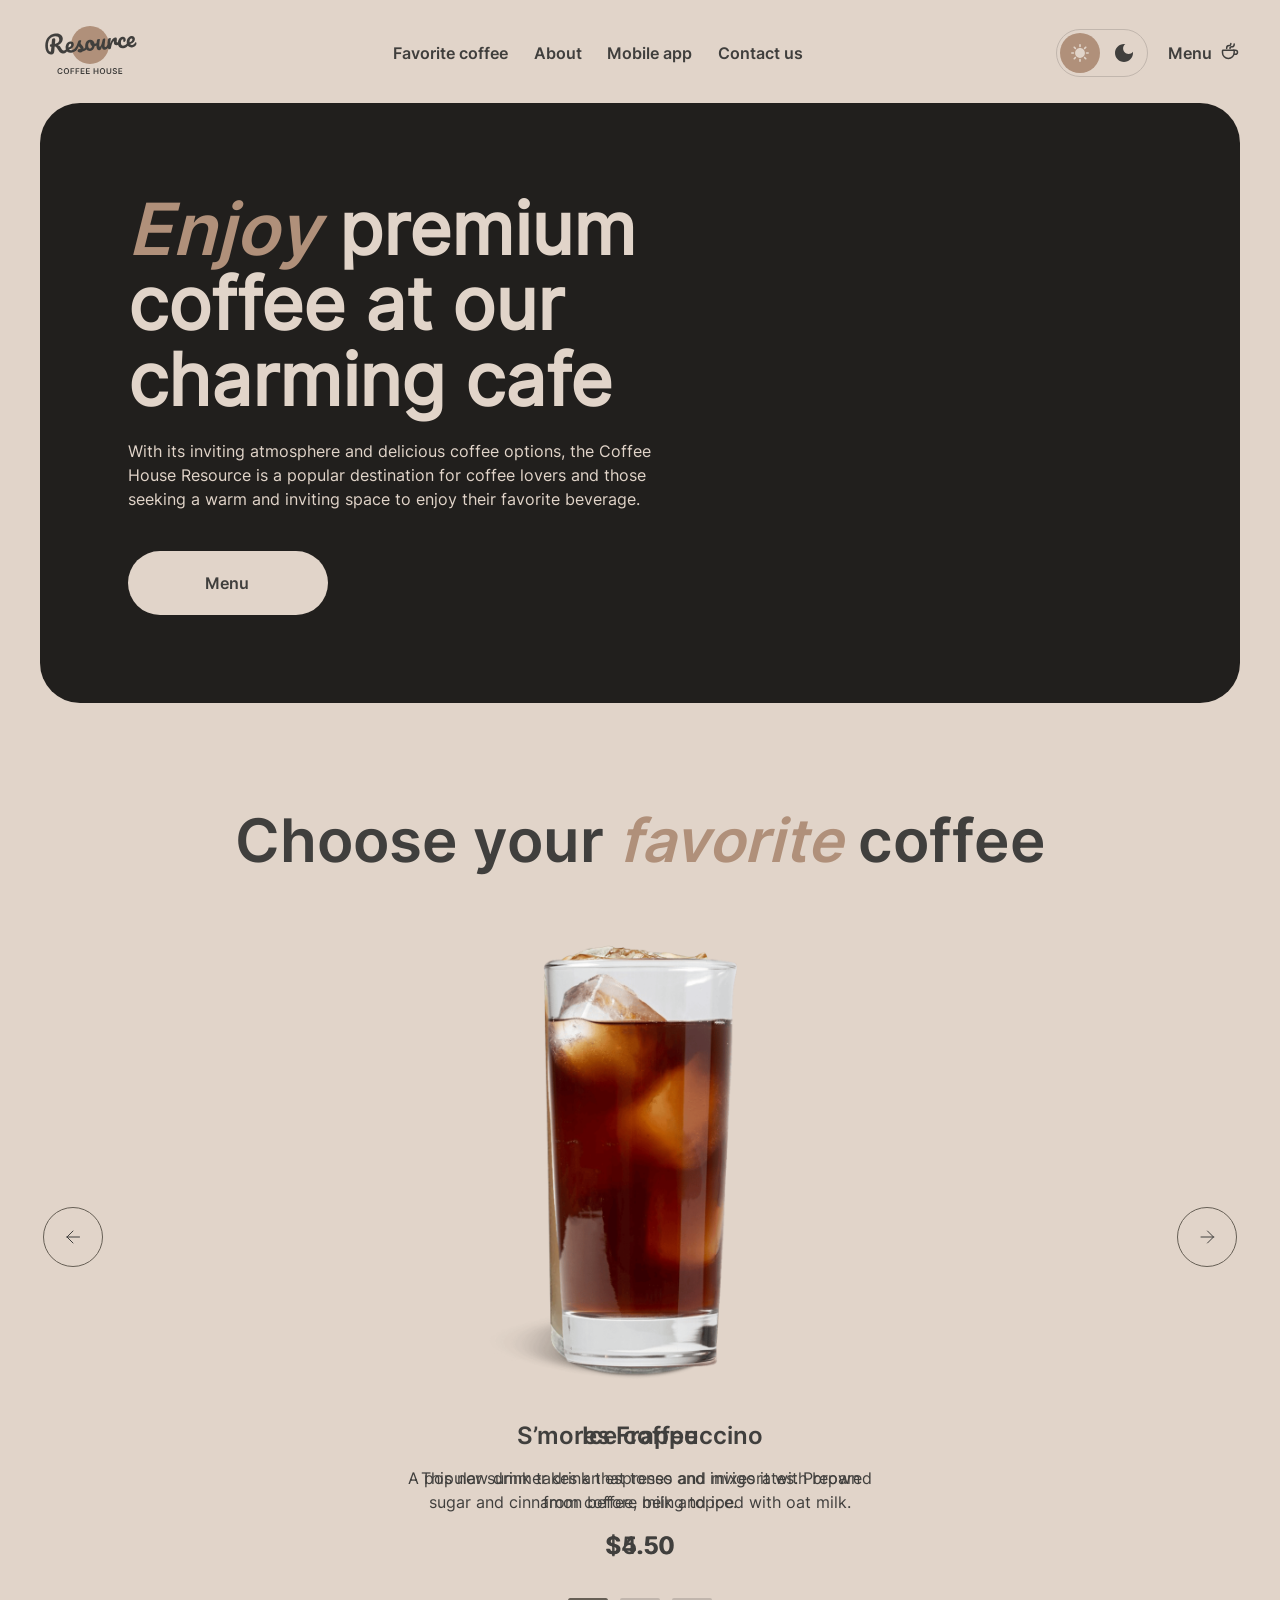
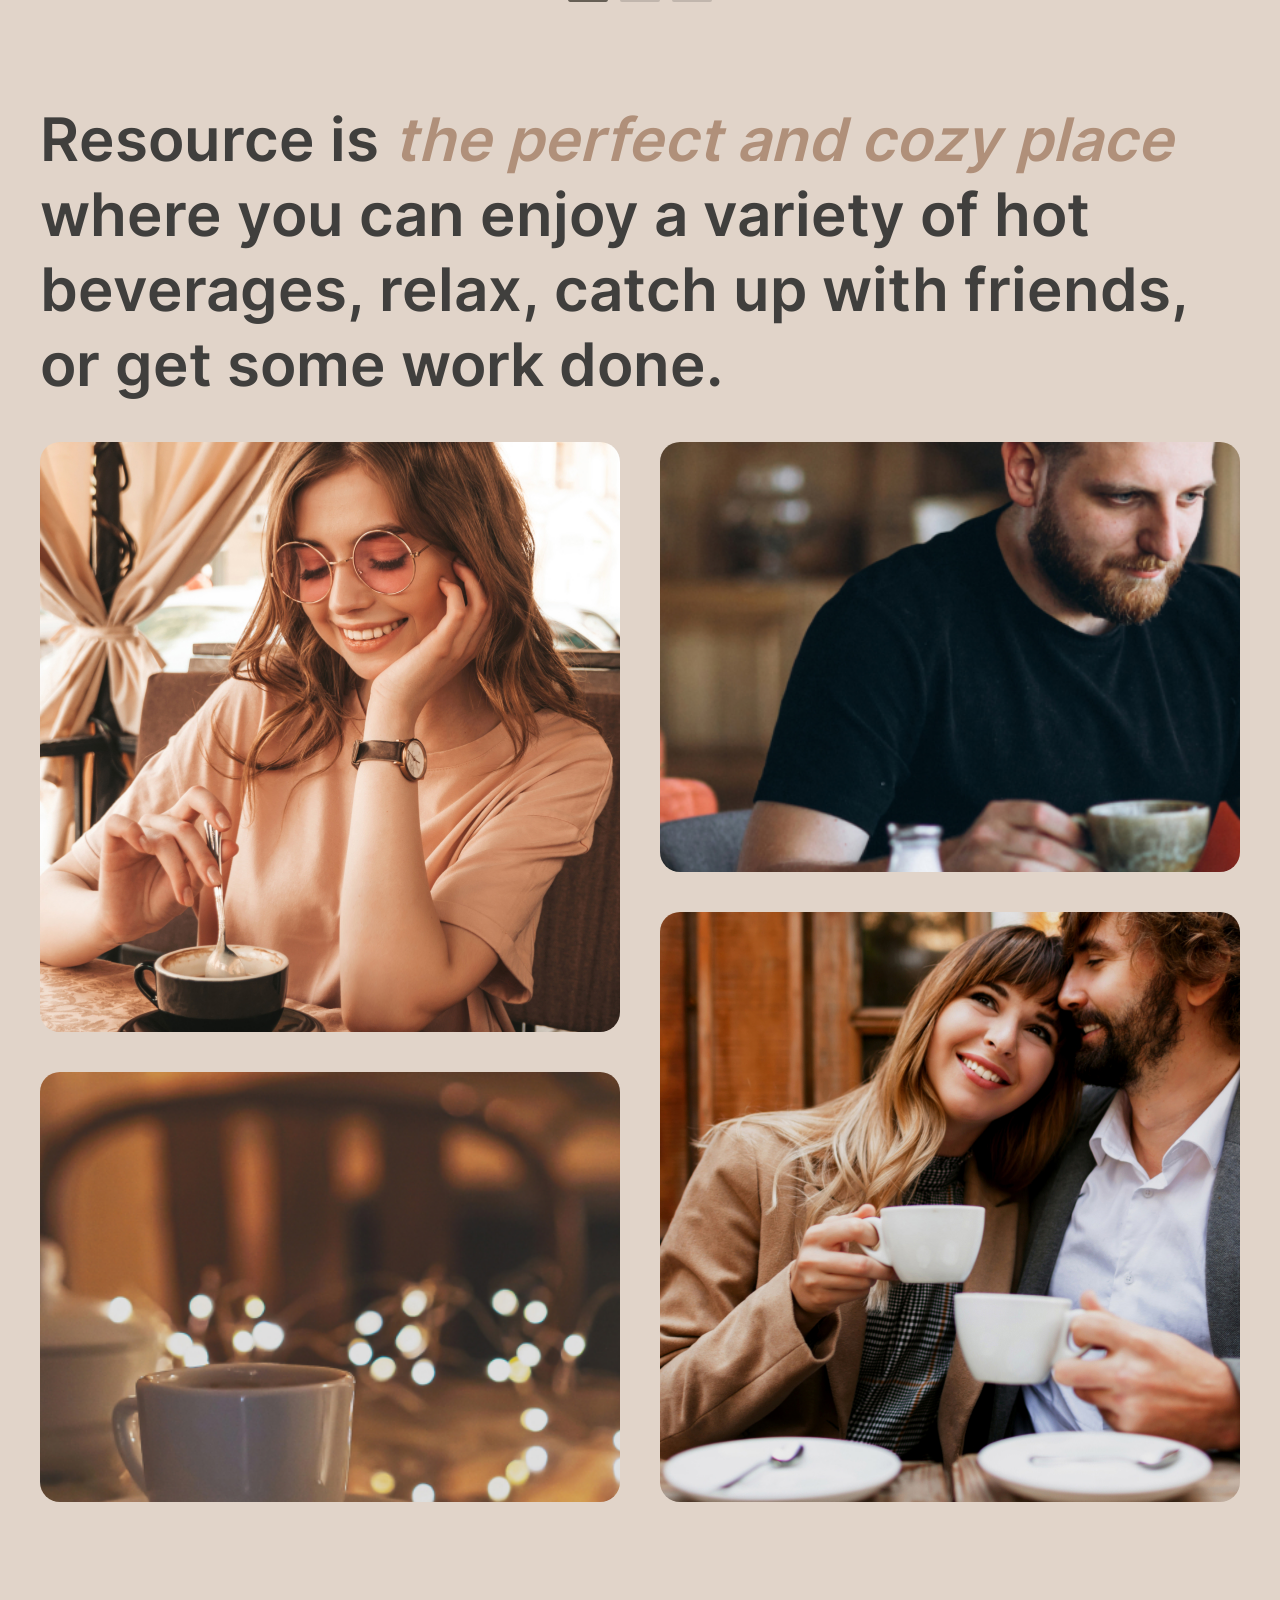
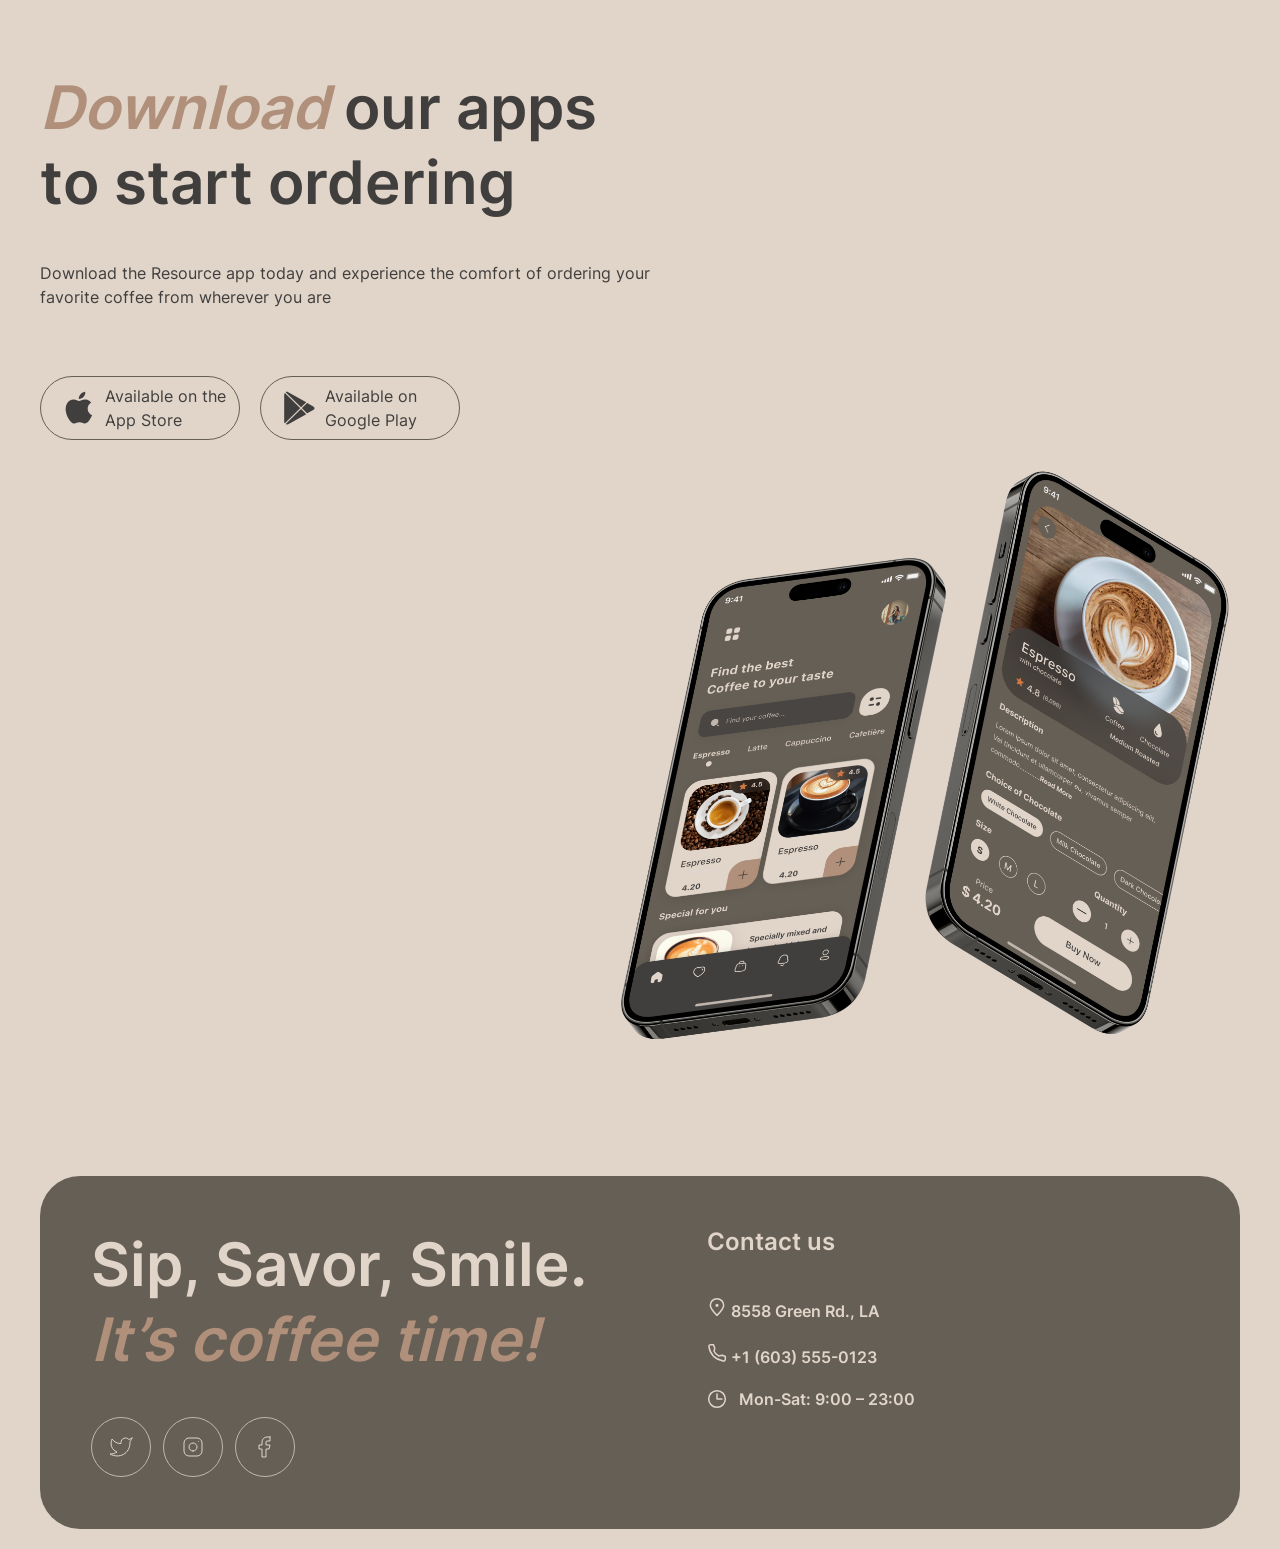
==== commit ce341779: "refactor: svg icon" ====
--- a/pages/home/index.html
+++ b/pages/home/index.html
@@ -7,7 +7,6 @@
   <meta name="viewport" content="width=device-width, initial-scale=1.0" />
   <link rel="stylesheet" href="../css/global.css" />
   <link rel="stylesheet" href="../home/style.css" />
-  <link rel="icon" href="../../assets/icons/coffee-cup.svg" sizes="32x32" />
   <title>Coffee House</title>
 </head>
 
--- a/pages/css/global.css
+++ b/pages/css/global.css
@@ -58,6 +58,8 @@
   --border-light: #C1B6AD;
   --border-dark: #665F55;
 
+  --color-icon-social-hover:#403F3D;
+
   --font-semibold: 'Inter600', sans-serif;
   --font-regular: 'Inter400', sans-serif;
   --transition-standard: 0.5s ease-in-out;
@@ -98,7 +100,16 @@
   
   --c-social-border: #665F55;
   --c-social-hover-bg: #292826;
-}
+
+   --color-icon-social-hover: #E1D4C9;
+}
+
+:root:has(#theme-toggle:checked) .logo-menu img,
+:root:has(#theme-toggle:checked) .enjoy-btn-img {
+    filter: invert(93%) sepia(12%) saturate(336%) hue-rotate(334deg) brightness(95%) contrast(93%);
+    transition: filter var(--transition-standard);
+}
+
 
 * {
   box-sizing: border-box;
@@ -109,6 +120,12 @@
   box-sizing: border-box;
   background-color: var(--color-bg-page);
   transition: background-color var(--transition-standard);
+  opacity: 0;
+  transition: opacity 0.15s ease-in;
+}
+
+html.theme-loaded {
+  opacity: 1;
 }
 
 body {
@@ -339,6 +356,15 @@
   color: var(--color-text-primary);
   z-index: 50;
 }
+
+html.dark-theme .logo img {
+  content: url("../../assets/icons/logo-dark.svg");
+}
+
+.logo img {
+    transition: content var(--transition-standard);
+}
+
 
 .header-navigation {
   display: flex;
@@ -393,6 +419,8 @@
 
 .logo-menu img {
   margin-top: -5px;
+  filter: none;
+  transition: filter var(--transition-standard);
 }
 
 @media (hover: hover) {
@@ -512,7 +540,7 @@
     }
 
     .social-animation:hover .social-img {
-        background-color: #403F3D; 
+        background-color: var(--color-icon-social-hover); 
     }
 }
 
--- a/pages/home/style.css
+++ b/pages/home/style.css
@@ -1,609 +1,676 @@
 .main {
-    display: flex;
-    flex-direction: column;
-    justify-content: space-between;
+  display: flex;
+  flex-direction: column;
+  justify-content: space-between;
 }
 
 /*-------enjoy---------*/
 .enjoy {
-    position: relative;
-    margin-top: 16px;
-    overflow: hidden;
-    border-radius: 40px;
-    padding: 7.35% 0 7.35% 7.35%;
-    background-color: #211F1D; 
+  position: relative;
+  margin-top: 16px;
+  overflow: hidden;
+  border-radius: 40px;
+  padding: 7.35% 0 7.35% 7.35%;
+  background-color: #211f1d;
 }
 
 #video {
-    position: absolute;
-    top: 50%;
-    left: 50%;
-    width: 100%;
-    height: 100%;
-    object-fit: cover;
-    transform: translate(-50%, -50%);
-    z-index: 1; 
+  position: absolute;
+  top: 50%;
+  left: 50%;
+  width: 100%;
+  height: 100%;
+  object-fit: cover;
+  transform: translate(-50%, -50%);
+  z-index: 1;
 }
 
 .enjoy-overlay {
-    position: relative;
-    width: 530px;
-    z-index: 2; 
+  position: relative;
+  width: 530px;
+  z-index: 2;
 }
 
 .enjoy-text {
-    display: flex;
-    flex-direction: column;
-    gap: 21px;
+  display: flex;
+  flex-direction: column;
+  gap: 21px;
 }
 
 .enjoy-text h1,
 .enjoy-overlay h5 {
-    color: #E1D4C9;
-    margin: 0;
+  color: #e1d4c9;
+  margin: 0;
 }
 
 .enjoy-text p {
-    color: #E1D4C9;
+  color: #e1d4c9;
 }
 
 .enjoy-btn {
-    display: flex;
-    align-items: center;
-    justify-content: center;
-    gap: 8px;
-    width: 200px;
-    height: 64px;
-    margin-top: 19px;
-    border-style: none;
-    border-radius: 100px;
-    background-color: var(--color-bg-page);
-    font-family: var(--font-semibold);
-    font-size: 16px;
-    cursor: pointer;
-    color: var(--color-text-primary); 
-    z-index: 2;
-    position: relative;
-    overflow: hidden;
-    transition: background-color var(--transition-fast);
+  display: flex;
+  align-items: center;
+  justify-content: center;
+  gap: 8px;
+  width: 200px;
+  height: 64px;
+  margin-top: 19px;
+  border-style: none;
+  border-radius: 100px;
+  background-color: var(--color-bg-page);
+  font-family: var(--font-semibold);
+  font-size: 16px;
+  cursor: pointer;
+  color: var(--color-text-primary);
+  z-index: 2;
+  position: relative;
+  overflow: hidden;
+  transition: background-color var(--transition-fast);
 }
 
 .enjoy-btn-img {
-    width: 20px;
-    height: 20px;
-    opacity: 0;
-    transform: translateX(10px);
-    transition: opacity var(--transition-fast), transform var(--transition-fast);
-     margin-top: -5px;
+  width: 20px;
+  height: 20px;
+  opacity: 0;
+  transform: translateX(10px);
+  transition:
+    opacity 0.3s ease,
+    transform 0.3s ease;
+  margin-top: -5px;
 }
 
 .enjoy-btn-text {
-    margin-left: 25px;
+  display: inline-block;
+  margin-left: 25px;
+  transition: transform 0.3s ease;
 }
 
 .enjoy-overlay a {
-    text-decoration: none;
-}
-
-
-@media (hover:hover) {
-    .enjoy-btn:hover .enjoy-btn-text {
-        transform: translateX(-4px);
-        transition: transform 0.3s ease;
-    }
-    .enjoy-btn:hover .enjoy-btn-img {
-        opacity: 1;
-        transform: translateX(0);
-    }
+  text-decoration: none;
+}
+
+@media (hover: hover) {
+  .enjoy-btn:hover .enjoy-btn-text {
+    transform: translateX(-4px);
+  }
+  .enjoy-btn:hover .enjoy-btn-img {
+    opacity: 1;
+    transform: translateX(0);
+  }
 }
 
 /*-----------favourite coffee-----------*/
 .favourite-coffee {
-    margin-top: 92px;
-    position: relative;
+  margin-top: 92px;
+  position: relative;
 }
 
 .text-favorite {
-    display: flex;
-    flex-wrap: wrap;
-    align-items: center;
-    justify-content: center;
-    color: var(--color-text-primary);
-    margin-top: 8px;
+  display: flex;
+  flex-wrap: wrap;
+  align-items: center;
+  justify-content: center;
+  color: var(--color-text-primary);
+  margin-top: 8px;
 }
 
 .favorite-slider-container {
-    position: relative;
-    max-width: 1360px;
-    display: flex;
-    justify-content: center;
+  position: relative;
+  max-width: 1360px;
+  display: flex;
+  justify-content: center;
 }
 
 .slider-row {
-    display: flex;
-    justify-content: center;
-    margin-top: 40px;
-    height: 640px;
-    position: relative;
-    width: 480px;
-    overflow: hidden;
+  display: flex;
+  justify-content: center;
+  margin-top: 40px;
+  height: 640px;
+  position: relative;
+  width: 480px;
+  overflow: hidden;
 }
 
 .slider-img-container {
-    width: 100%;
-    height: 640px;
-    position: absolute;
-    display: none;
-    animation: 0.5s ease-in-out;
+  width: 100%;
+  height: 640px;
+  position: absolute;
+  display: none;
+  animation: 0.5s ease-in-out;
 }
 
 .slider-img-container.active,
 .slider-img-container.next {
-    display: block;
-}
-
-.to-left { animation-name: left; }
-.to-right { animation-name: right; animation-direction: reverse; }
-.from-left { animation-name: left; animation-direction: reverse; }
-.from-right { animation-name: right; }
-
-@keyframes left { from { left: 0; } to { left: -100%; } }
-@keyframes right { from { left: 100%; } to { left: 0; } }
+  display: block;
+}
+
+.to-left {
+  animation-name: left;
+}
+.to-right {
+  animation-name: right;
+  animation-direction: reverse;
+}
+.from-left {
+  animation-name: left;
+  animation-direction: reverse;
+}
+.from-right {
+  animation-name: right;
+}
+
+@keyframes left {
+  from {
+    left: 0;
+  }
+  to {
+    left: -100%;
+  }
+}
+@keyframes right {
+  from {
+    left: 100%;
+  }
+  to {
+    left: 0;
+  }
+}
 
 .line-container {
-    display: flex;
-    cursor: pointer;
-    justify-content: center;
-    align-items: center;
-    margin: 40px auto 0 auto; 
-    gap: 12px;
-    width: 144px; 
-    max-width: 100%;
-   }
-
+  display: flex;
+  cursor: pointer;
+  justify-content: center;
+  align-items: center;
+  margin: 40px auto 0 auto;
+  gap: 12px;
+  width: 144px;
+  max-width: 100%;
+}
 
 .line-img-container {
-    width: 40px;
-    height: 4px;
-    border-radius: 100px;
-    background-color: var(--border-light); 
-    margin: 0;
-    overflow: hidden;
-    position: relative;
-    flex-shrink: 0; 
-    transition: background-color var(--transition-fast);
+  width: 40px;
+  height: 4px;
+  border-radius: 100px;
+  background-color: var(--border-light);
+  margin: 0;
+  overflow: hidden;
+  position: relative;
+  flex-shrink: 0;
+  transition: background-color var(--transition-fast);
 }
 
 .line-img {
-    display: block;
-    width: 0; 
-    height: 4px;
-    border-radius: 20px;
-    background-color: var(--c-slider-border); 
+  display: block;
+  width: 0;
+  height: 4px;
+  border-radius: 20px;
+  background-color: var(--c-slider-border);
 }
 
 @keyframes move {
-    from {
-        width: 0;
-    }
-    to {
-        width: 100%;
-    }
+  from {
+    width: 0;
+  }
+  to {
+    width: 100%;
+  }
 }
 
 .line-img.active-line {
-    width: 100%; 
-    background-color: var(--c-slider-border); 
-    animation: move 5s linear forwards; 
+  width: 100%;
+  background-color: var(--c-slider-border);
+  animation: move 5s linear forwards;
 }
 
 .line-img.active-line {
-    width: 100%; 
-    background-color: var(--c-slider-border); 
-    animation: move 5s linear forwards; 
-}
-
-@media (hover: hover) {  
-    .favorite-coffee-slider:hover .line-img.active-line {
-        animation-play-state: paused;
-    }
- 
-    .line-img-container:not(:has(.active-line)):hover {
-        background-color: var(--c-slider-hover-bg);
-    }
+  width: 100%;
+  background-color: var(--c-slider-border);
+  animation: move 5s linear forwards;
+}
+
+@media (hover: hover) {
+  .favorite-coffee-slider:hover .line-img.active-line {
+    animation-play-state: paused;
+  }
+
+  .line-img-container:not(:has(.active-line)):hover {
+    background-color: var(--c-slider-hover-bg);
+  }
 }
 
 .arrows {
-    width: 99.5%;
-    position: absolute;
-    display: flex;
-    justify-content: space-between;
-    top: 51.1%;
-    margin-left: 3px;
+  width: 99.5%;
+  position: absolute;
+  display: flex;
+  justify-content: space-between;
+  top: 51.1%;
+  margin-left: 3px;
 }
 
 .arrows span {
-    cursor: pointer;
-    width: 60px;
-    height: 60px;
-    border-radius: 50%;
-    border: 1px solid var(--c-slider-border);
-    display: flex;
-    align-items: center;
-    justify-content: center;
-    background-color: transparent;
-    transition: background-color var(--transition-fast), border-color var(--transition-fast);
-}
-
-
-.arrow-prev, .arrow-next {
-    display: flex;
-    align-items: center;
-    justify-content: center;
-}
-
-.arrow-prev { background: no-repeat center url(../../assets/icons/arrow-left.svg); }
-.arrow-next { background: no-repeat center url(../../assets/icons/arrow-right.svg); }
-
-@media (hover:hover) {
-    .arrow-prev:hover {
-        background: no-repeat center url(../../assets/icons/arrow-left-hover.svg);
-        background-color: var(--c-slider-hover-bg);
-        border-color: var(--c-slider-hover-border);
-    }
-    
-    .arrow-next:hover {
-        background: no-repeat center url(../../assets/icons/arrow-right-hover.svg);
-        background-color: var(--c-slider-hover-bg);
-        border-color: var(--c-slider-hover-border);
-    }
-}
+  cursor: pointer;
+  width: 60px;
+  height: 60px;
+  border-radius: 50%;
+  border: 1px solid var(--c-slider-border);
+  display: flex;
+  align-items: center;
+  justify-content: center;
+  background-color: transparent;
+  transition:
+    background-color var(--transition-fast),
+    border-color var(--transition-fast);
+}
+
+.arrow-prev::before,
+.arrow-next::before {
+  content: "";
+  width: 24px;
+  height: 24px;
+  background-color: var(--color-text-primary);
+  transition: background-color var(--transition-fast);
+  -webkit-mask-repeat: no-repeat;
+  mask-repeat: no-repeat;
+  -webkit-mask-position: center;
+  mask-position: center;
+  -webkit-mask-size: contain;
+  mask-size: contain;
+}
+
+.arrow-prev::before {
+  -webkit-mask-image: url(../../assets/icons/arrow-left.svg);
+  mask-image: url(../../assets/icons/arrow-left.svg);
+}
+
+.arrow-next::before {
+  -webkit-mask-image: url(../../assets/icons/arrow-right.svg);
+  mask-image: url(../../assets/icons/arrow-right.svg);
+}
+
+.arrow-prev,
+.arrow-next {
+  display: flex;
+  align-items: center;
+  justify-content: center;
+}
+
+@media (hover: hover) {
+  .arrows span:hover {
+    background-color: var(--c-slider-hover-bg);
+    border-color: var(--c-slider-hover-border);
+  }
+
+  .arrows span:hover::before {
+    background-color: var(--color-text-inverse);
+  }
+}
+
 .description-coffee {
-    text-align: center;
-    margin-top: 17px;
-    color: var(--color-text-primary);
+  text-align: center;
+  margin-top: 17px;
+  color: var(--color-text-primary);
 }
 
 .description-coffee {
-    text-align: center;
-    margin-top: 17px;
-    color: var(--color-text-primary);
-    display: flex;
-    flex-direction: column;
-    align-items: center; 
+  text-align: center;
+  margin-top: 17px;
+  color: var(--color-text-primary);
+  display: flex;
+  flex-direction: column;
+  align-items: center;
 }
 
 .description-coffee-cost {
-    font-family: var(--font-semibold);
-    font-size: 24px;   
-    line-height: 140%; 
-    color: var(--color-text-primary);   
-    height: auto; 
-    display: inline-block;
-}
- 
-.description-coffee-about { margin: 15px 0; } 
-
+  font-family: var(--font-semibold);
+  font-size: 24px;
+  line-height: 140%;
+  color: var(--color-text-primary);
+  height: auto;
+  display: inline-block;
+}
+
+.description-coffee-about {
+  margin: 15px 0;
+}
 
 /*---------------about----------------*/
 .about {
-    margin-top: 100px;
+  margin-top: 100px;
 }
 
 .about-text h2 {
-    color: var(--color-text-primary);
+  color: var(--color-text-primary);
 }
 
 .about-gallery {
-    display: flex;
-    justify-content: center;
-    align-items: flex-start;
-    flex-wrap: wrap; 
-    gap: 40px;
-    margin-top: 40px;
+  display: flex;
+  justify-content: center;
+  align-items: flex-start;
+  flex-wrap: wrap;
+  gap: 40px;
+  margin-top: 40px;
 }
 
 .gallery-one-column,
 .gallery-second-column {
-     display: flex;
-    flex-direction: column;
-    gap: 40px;
-    flex: 1; 
-    max-width: 660px;
+  display: flex;
+  flex-direction: column;
+  gap: 40px;
+  flex: 1;
+  max-width: 660px;
 }
 
 .gallery-img-container {
-    display: flex;
-    align-items: center;
-    justify-content: center;
-    position: relative;
-    width: 100%; 
-    height: 590px;
-    overflow: hidden;
-    border-radius: 20px;
+  display: flex;
+  align-items: center;
+  justify-content: center;
+  position: relative;
+  width: 100%;
+  height: 590px;
+  overflow: hidden;
+  border-radius: 20px;
 }
 
 .about-mini-container {
-    height: 430px;
+  height: 430px;
 }
 
 .gallery-img {
-    position: absolute;
-    border-radius: 20px;
-    transition: transform 0.8s ease;
-    transform: scale(1.23);
-    height: 100%;
-    width: 100%;
-    object-fit: cover;
+  position: absolute;
+  border-radius: 20px;
+  transition: transform 0.8s ease;
+  transform: scale(1.23);
+  height: 100%;
+  width: 100%;
+  object-fit: cover;
 }
 
 .about-mini-img {
-    transform: scale(1.69);
-}
-
-@media (hover:hover) {
-    .gallery-img:hover {
-        transform: scale(1.13);
-        transition: transform 1s ease;
-    }
-    .about-mini-img:hover {
-        transform: scale(1.53);
-    }
+  transform: scale(1.69);
+}
+
+@media (hover: hover) {
+  .gallery-img:hover {
+    transform: scale(1.13);
+    transition: transform 1s ease;
+  }
+  .about-mini-img:hover {
+    transform: scale(1.53);
+  }
 }
 
 /*-------------mobileApp-----------*/
 .mobileApp {
-    display: flex;
-    justify-content: space-between;
-    align-items: flex-start;
-    flex-wrap: wrap;
-    margin-top: 100px;
+  display: flex;
+  justify-content: space-between;
+  align-items: flex-start;
+  flex-wrap: wrap;
+  margin-top: 100px;
 }
 
 .app-text {
-    margin-top: 68px;
-    width: 625px;
-    display: flex;
-    flex-direction: column;
-    gap: 15px;
-    color: var(--color-text-primary);
+  margin-top: 68px;
+  width: 625px;
+  display: flex;
+  flex-direction: column;
+  gap: 15px;
+  color: var(--color-text-primary);
 }
 
 .app-text h2 {
-    line-height: 125%;
+  line-height: 125%;
 }
 
 .app-text p {
-    font-family: var(--font-regular);
-    font-size: 16px;
-    line-height: 150%;
-    color: var(--color-text-primary);
+  font-family: var(--font-regular);
+  font-size: 16px;
+  line-height: 150%;
+  color: var(--color-text-primary);
 }
 
 .app-images {
-    margin-top: 0;
-    margin-left: auto;
+  margin-top: 0;
+  margin-left: auto;
 }
 
 .buttons-app {
-    display: flex;
-    gap: 20px;
-    margin-top: 25px;
+  display: flex;
+  gap: 20px;
+  margin-top: 25px;
 }
 
 .appStore-btn,
 .googlePlay-btn {
-    display: flex;
-    align-items: center;
-    justify-content: flex-start;
-    width: 200px;
-    height: 64px;
-    border-radius: 100px; 
-    background-color: var(--c-btn-app-bg);
-    border: 1px solid var(--c-btn-app-border);
-    cursor: pointer;
-    color: var(--color-text-primary);
-    padding: 0;
-    transition: background-color var(--transition-fast), border-color var(--transition-fast), color var(--transition-fast);
+  display: flex;
+  align-items: center;
+  justify-content: flex-start;
+  width: 200px;
+  height: 64px;
+  border-radius: 100px;
+  background-color: var(--c-btn-app-bg);
+  border: 1px solid var(--c-btn-app-border);
+  cursor: pointer;
+  color: var(--color-text-primary);
+  padding: 0;
+  transition:
+    background-color var(--transition-fast),
+    border-color var(--transition-fast),
+    color var(--transition-fast);
 }
 
 .img-appStore-btn,
 .img-googlePlay-btn {
-    width: 36px;
-    height: 36px;
-    margin-left: 20px;
-    background-size: contain;
-    background-repeat: no-repeat;
-    background-position: center;
-    transition: background-color var(--transition-fast);
+  width: 36px;
+  height: 36px;
+  margin-left: 20px;
+  background-size: contain;
+  background-repeat: no-repeat;
+  background-position: center;
+  transition: background-color var(--transition-fast);
 }
 
 .img-appStore-btn {
-    background-color: var(--color-text-primary);
-    -webkit-mask: url('../../assets/icons/icon-app-store.svg') no-repeat center / contain;
-    mask: url('../../assets/icons/icon-app-store.svg') no-repeat center / contain;
+  background-color: var(--color-text-primary);
+  -webkit-mask: url("../../assets/icons/icon-app-store.svg") no-repeat center /
+    contain;
+  mask: url("../../assets/icons/icon-app-store.svg") no-repeat center / contain;
 }
 
 .img-googlePlay-btn {
-    background-color: var(--color-text-primary);
-    -webkit-mask: url('../../assets/icons/icon-google-play.svg') no-repeat center / contain;
-    mask: url('../../assets/icons/icon-google-play.svg') no-repeat center / contain;
+  background-color: var(--color-text-primary);
+  -webkit-mask: url("../../assets/icons/icon-google-play.svg") no-repeat
+    center / contain;
+  mask: url("../../assets/icons/icon-google-play.svg") no-repeat center /
+    contain;
 }
 
 .text-appStore,
 .text-googlePlay {
-    margin-left: 8px;
-    display: flex;
+  margin-left: 8px;
+  display: flex;
+  flex-direction: column;
+  align-items: flex-start;
+  text-align: left;
+}
+
+.text-under-name-app {
+  font-family: var(--font-regular);
+  font-weight: 400;
+  font-size: 10px;
+  line-height: 140%;
+  margin: 0;
+}
+.name-app {
+  font-family: var(--font-semibold);
+  font-size: 16px;
+  line-height: 150%;
+  margin: 0;
+}
+
+@media (hover: hover) {
+  .appStore-btn:hover,
+  .googlePlay-btn:hover {
+    background-color: var(--c-btn-app-hover-bg);
+    border-color: var(--c-btn-app-hover-bg);
+  }
+
+  .appStore-btn:hover p,
+  .googlePlay-btn:hover p,
+  .appStore-btn:hover .text-under-name-app,
+  .googlePlay-btn:hover .text-under-name-app,
+  .appStore-btn:hover .name-app,
+  .googlePlay-btn:hover .name-app {
+    color: var(--color-text-inverse);
+  }
+
+  .appStore-btn:hover .img-appStore-btn,
+  .googlePlay-btn:hover .img-googlePlay-btn {
+    background-color: var(--color-text-inverse);
+  }
+}
+
+.text-appStore,
+.text-googlePlay {
+  margin-left: 4%;
+  text-align: justify;
+}
+.text-under-name-app {
+  font-family: var(--font-regular);
+  font-weight: 400;
+  font-size: 10px;
+  line-height: 140%;
+}
+.name-app {
+  font-family: var(--font-semibold);
+  font-size: 16px;
+  line-height: 150%;
+}
+
+@media screen and (max-width: 768px) {
+  .enjoy {
+    padding: 14.35% 0 15.35% 8.35%;
+  }
+
+  .enjoy-overlay {
+    width: 92%;
+  }
+
+  .enjoy-btn-img {
+    opacity: 1;
+    margin-right: 65px;
+  }
+
+  .enjoy-btn {
+    gap: 8px;
+  }
+
+  .text-favorite {
+    gap: 5.5%;
+    text-align: center;
+  }
+
+  .arrows {
+    width: 100%;
+    margin-left: 0;
+    top: 55.1%;
+  }
+
+  .description-coffee-about {
+    margin: 15px 4%;
+  }
+
+  .about-gallery {
     flex-direction: column;
-    align-items: flex-start;
-    text-align: left;
-}
-
-.text-under-name-app {
-    font-family: var(--font-regular);
-    font-weight: 400;
-    font-size: 10px;
-    line-height: 140%;
-    margin: 0;
-}
-.name-app {
-    font-family: var(--font-semibold);
-    font-size: 16px;
-    line-height: 150%;
-    margin: 0;
-}
-
-@media (hover:hover) {
-    .appStore-btn:hover,
-    .googlePlay-btn:hover {
-        background-color: var(--c-btn-app-hover-bg);
-        border-color: var(--c-btn-app-hover-bg);
-    }
-    
-    .appStore-btn:hover p,
-    .googlePlay-btn:hover p,
-    .appStore-btn:hover .text-under-name-app,
-    .googlePlay-btn:hover .text-under-name-app,
-    .appStore-btn:hover .name-app,
-    .googlePlay-btn:hover .name-app {
-        color: var(--color-text-inverse);
-    }
-
-    .appStore-btn:hover .img-appStore-btn,
-    .googlePlay-btn:hover .img-googlePlay-btn {
-        background-color: var(--color-text-inverse); 
-    }
-}
-
-.text-appStore, .text-googlePlay { margin-left: 4%; text-align: justify; }
-.text-under-name-app { font-family: var(--font-regular); font-weight: 400; font-size: 10px; line-height: 140%; }
-.name-app { font-family: var(--font-semibold); font-size: 16px; line-height: 150%; }
-
-@media screen and (max-width: 768px) {
-    .enjoy {
-        padding: 14.35% 0 15.35% 8.35%;
-    }
-
-    .enjoy-overlay {
-        width: 92%;
-    }
-
-    .enjoy-btn-img {
-        opacity: 1;
-        margin-right: 65px;
-    }
-
-    .enjoy-btn {
-        gap: 8px;
-    }
-
-    .text-favorite {
-        gap: 5.5%;
-        text-align: center;
-    }
-
-    .arrows {
-        width: 100%;
-        margin-left: 0;
-        top: 55.1%;
-    }
-
-    .description-coffee-about {
-        margin: 15px 4%;
-    }
-
-    .about-gallery {
-        flex-direction: column;
-    }
-
-    .gallery-img-container {
-        width: 688px;
-    }
-
-    .about-mini-container {
-        display: none;
-    }
-
-    .mobileApp {
-        margin-top: 0;
-    }
-
-    .app-text {
-        width: 688px;
-        margin-top: 100px;
-    }
-
-    .app-images {
-        margin-top: 98px;
-        margin-left: 0;
-    }   
-}
-
-@media screen and (max-width: 720px) { 
-    .enjoy {
-        height: 552px;
-        padding: 17.35% 0 15.35% 4.35%;
-    }
-
-    .enjoy-overlay h5 {
-        margin: 18px -13px 0 0;
-    }
-
-    .text-favorite {
-        gap: 9.5%;
-    }
-
-    .slider-img {
-        width: 100%;
-    }
-
-    .arrows {
-        display: none;
-    }
-
-    .description-coffee-about {
-        margin: 15px 0 0 0;
-    }
-
-    .about-text {
-        margin-left: 15px;
-        margin-right: 12px;
-    }
-
-    .gallery-one-column,
-    .gallery-second-column {
-        width: 100%;
-    }
-
-    .about-gallery {
-        margin-left: 16px;
-        margin-right: 16px;
-    }
-
-    .gallery-img-container {
-        width: 100%;
-    }
-
-    .app-text {
-        margin-left: 16px;
-    }
-
-    .app-images {
-        margin-top: 42px;
-        margin-left: 17px;
-    }
-
-    .app-images img {
-        width: 96%;
-    }
-
-    .buttons-app {
-        flex-direction: column;
-    }
+  }
+
+  .gallery-img-container {
+    width: 688px;
+  }
+
+  .about-mini-container {
+    display: none;
+  }
+
+  .mobileApp {
+    margin-top: 0;
+  }
+
+  .app-text {
+    width: 688px;
+    margin-top: 100px;
+  }
+
+  .app-images {
+    margin-top: 98px;
+    margin-left: 0;
+  }
+}
+
+@media screen and (max-width: 720px) {
+  .enjoy {
+    height: 552px;
+    padding: 17.35% 0 15.35% 4.35%;
+  }
+
+  .enjoy-overlay h5 {
+    margin: 18px -13px 0 0;
+  }
+
+  .text-favorite {
+    gap: 9.5%;
+  }
+
+  .slider-img {
+    width: 100%;
+  }
+
+  .arrows {
+    display: none;
+  }
+
+  .description-coffee-about {
+    margin: 15px 0 0 0;
+  }
+
+  .about-text {
+    margin-left: 15px;
+    margin-right: 12px;
+  }
+
+  .gallery-one-column,
+  .gallery-second-column {
+    width: 100%;
+  }
+
+  .about-gallery {
+    margin-left: 16px;
+    margin-right: 16px;
+  }
+
+  .gallery-img-container {
+    width: 100%;
+  }
+
+  .app-text {
+    margin-left: 16px;
+  }
+
+  .app-images {
+    margin-top: 42px;
+    margin-left: 17px;
+  }
+
+  .app-images img {
+    width: 96%;
+  }
+
+  .buttons-app {
+    flex-direction: column;
+  }
 }
 
 @media screen and (max-width: 380px) {
-    .line-container {
-        margin-top: -67px;
-    }
-}
+  .line-container {
+    margin-top: -67px;
+  }
+}
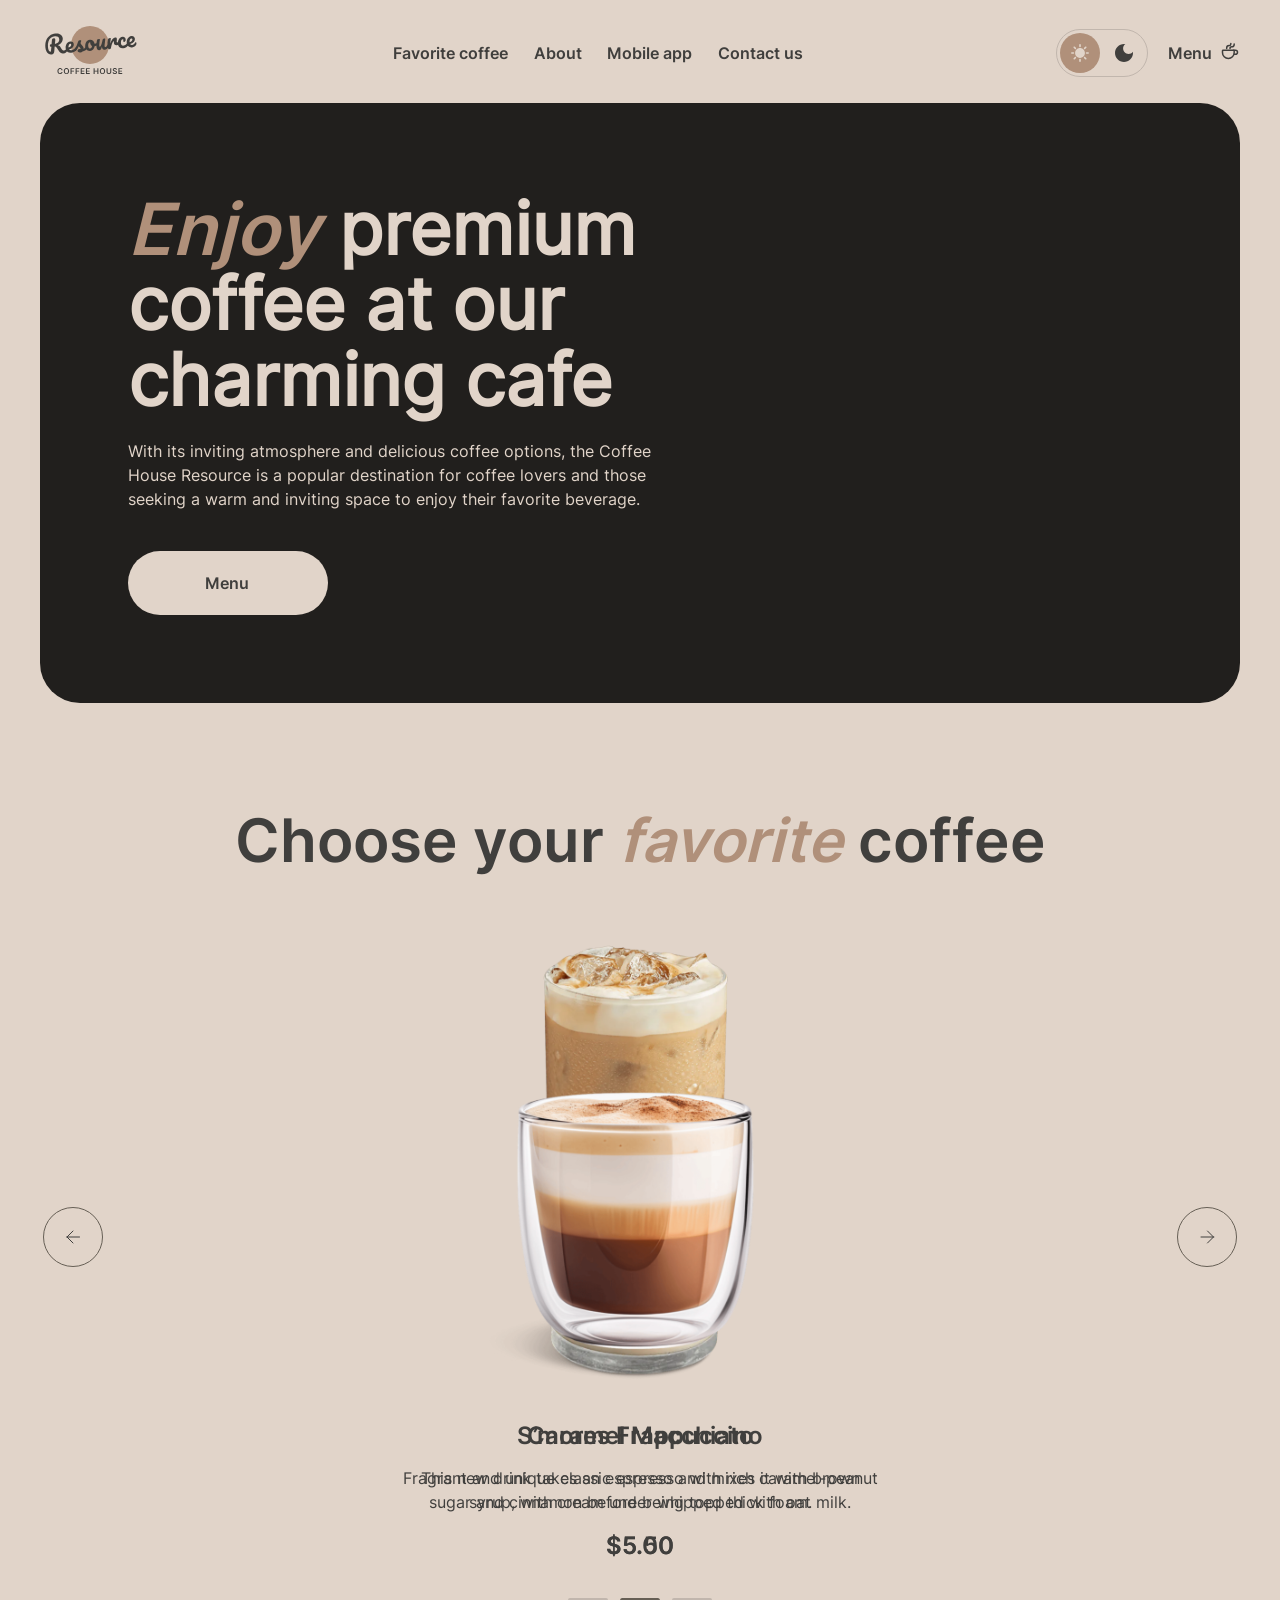
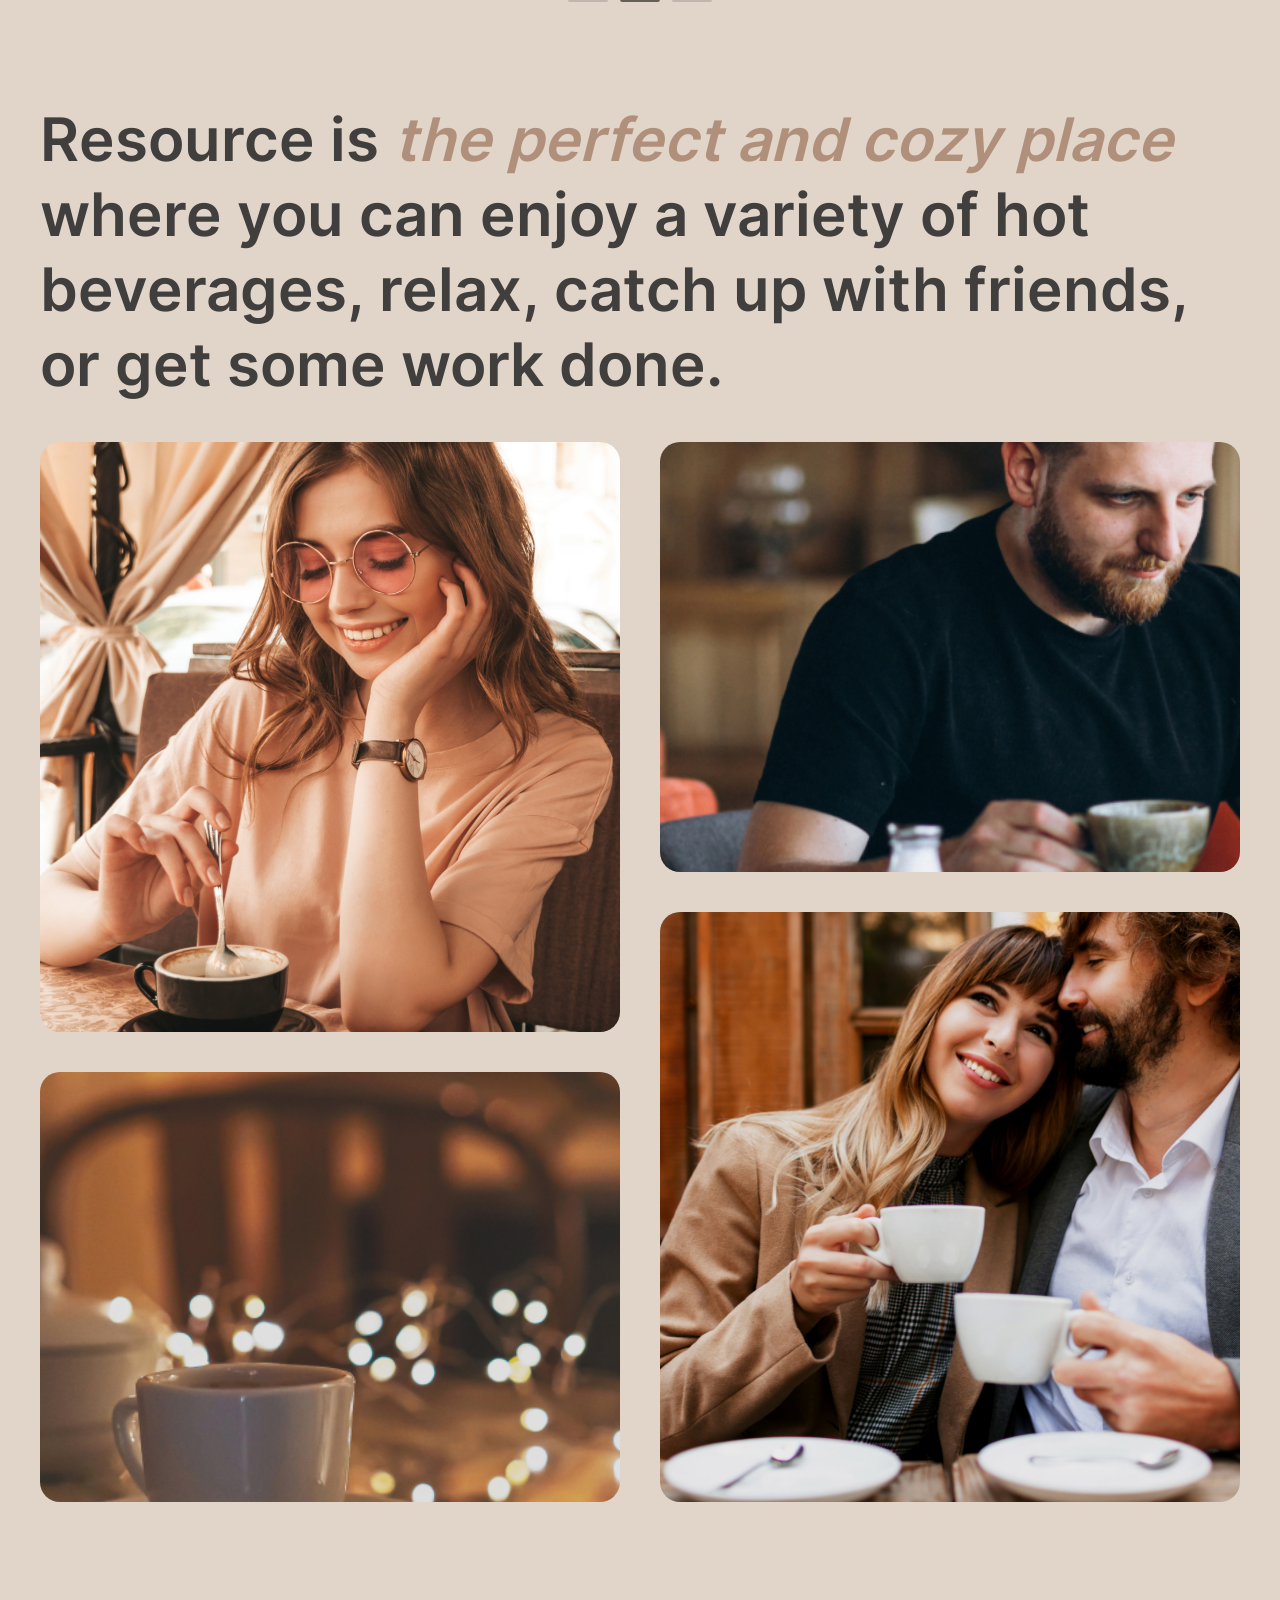
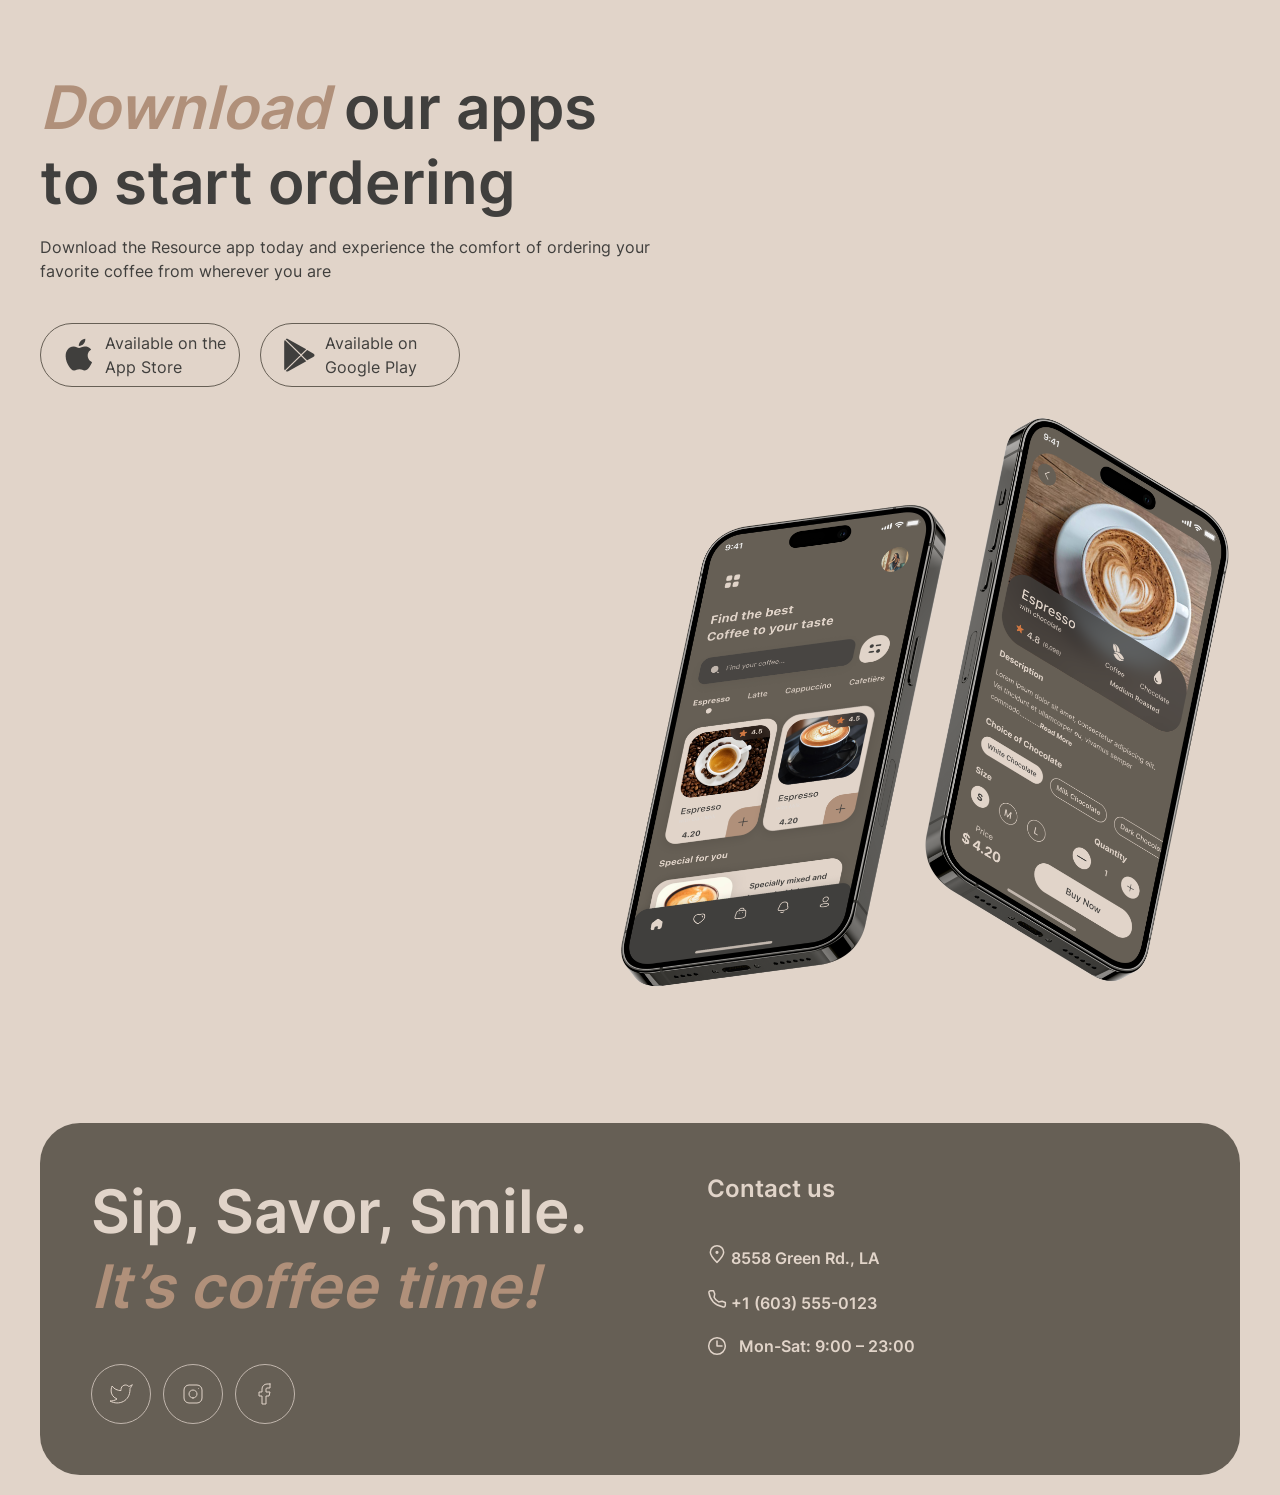
==== commit fc4ffbbd: "fix: remove errors from validator" ====
--- a/pages/home/index.html
+++ b/pages/home/index.html
@@ -54,14 +54,14 @@
     <main class="main">
       <section class="enjoy">
         <video autoplay muted loop id="video">
-          <source src="../../assets/video/video (720p).mp4" type="video/mp4" />
+          <source src="../../assets/video/video(720p).mp4" type="video/mp4">
         </video>
         <div class="enjoy-overlay">
           <div class="enjoy-text">
             <h1><span class="accent">Enjoy</span> premium coffee at our charming cafe</h1>
-            <h5>With its inviting atmosphere and delicious coffee options, the Coffee House Resource is a popular
+            <p>With its inviting atmosphere and delicious coffee options, the Coffee House Resource is a popular
               destination for coffee lovers and those seeking a warm and inviting space to enjoy their favorite
-              beverage.</h5>
+              beverage.</p>
             <a href="../menu/index.html" class="enjoy-btn">
               <span class="enjoy-btn-text">Menu</span>
               <img class="enjoy-btn-img" src="../../assets/icons/coffee-cup.svg" alt="coffee cup" />
@@ -82,9 +82,9 @@
                   alt="S’mores Frappuccino" />
                 <div class="description-coffee">
                   <h3 class="description-coffee-name">S’mores Frappuccino</h3>
-                  <h5 class="description-coffee-about">This new drink takes an espresso and mixes it with brown sugar
+                  <p class="description-coffee-about">This new drink takes an espresso and mixes it with brown sugar
                     and
-                    cinnamon before being topped with oat milk.</h5>
+                    cinnamon before being topped with oat milk.</p>
                   <h3 class="description-coffee-cost">$5.50</h3>
                 </div>
               </div>
@@ -92,8 +92,8 @@
                 <img class="slider-img" src="../../assets/images/imgHome/coffee-slider-2.svg" alt="Caramel Macchiato" />
                 <div class="description-coffee">
                   <h3 class="description-coffee-name">Caramel Macchiato</h3>
-                  <h5 class="description-coffee-about">Fragrant and unique classic espresso with rich caramel-peanut
-                    syrup, with cream under whipped thick foam.</h5>
+                  <p class="description-coffee-about">Fragrant and unique classic espresso with rich caramel-peanut
+                    syrup, with cream under whipped thick foam.</p>
                   <h3 class="description-coffee-cost">$5.00</h3>
                 </div>
               </div>
@@ -101,8 +101,8 @@
                 <img class="slider-img" src="../../assets/images/imgHome/coffee-slider-3.svg" alt="Ice coffee" />
                 <div class="description-coffee">
                   <h3 class="description-coffee-name">Ice coffee</h3>
-                  <h5 class="description-coffee-about">A popular summer drink that tones and invigorates. Prepared from
-                    coffee, milk and ice.</h5>
+                  <p class="description-coffee-about">A popular summer drink that tones and invigorates. Prepared from
+                    coffee, milk and ice.</p>
                   <h3 class="description-coffee-cost">$4.50</h3>
                 </div>
               </div>
@@ -156,8 +156,8 @@
       <section class="mobileApp" id="mobileApp">
         <div class="app-text">
           <h2><span class="accent">Download</span> our apps to start ordering</h2>
-          <h5>Download the Resource app today and experience the comfort of ordering your favorite coffee from wherever
-            you are</h5>
+          <p>Download the Resource app today and experience the comfort of ordering your favorite coffee from wherever
+            you are</p>
           <div class="buttons-app">
             <div class="appStore-btn" role="button">
               <div class="img-appStore-btn"></div>
--- a/pages/css/global.css
+++ b/pages/css/global.css
@@ -1,115 +1,115 @@
 @font-face {
-    font-family: 'Inter600';
-    src: url('../../assets/fonts/Inter-SemiBold.ttf');
-    font-weight: 600;
+  font-family: "Inter600";
+  src: url("../../assets/fonts/Inter-SemiBold.ttf");
+  font-weight: 600;
 }
 
 @font-face {
-    font-family: 'Inter400';
-    src: url('../../assets/fonts/Inter-Regular.ttf');
-    font-weight: 400;
+  font-family: "Inter400";
+  src: url("../../assets/fonts/Inter-Regular.ttf");
+  font-weight: 400;
 }
 
 :root {
-  --color-text-primary: #403F3D;
-  --color-text-inverse: #E1D4C9;
-  --color-text-accent: #B0907A;
-  --color-bg-page: #E1D4C9;
-  --color-bg-container: #665F55;
-
-  --c-btn-type-border: #C1B6AD;
-  --c-btn-type-text: #403F3D;
-  --c-btn-type-circle-bg: #C1B6AD;
-
-  --c-btn-type-text-hover: #E1D4C9;
-  --c-btn-type-bg-hover: #665F55;
-  --c-btn-type-circle-bg-hover: #E1D4C9;
-  --c-btn-type-text-hover: #E1D4C9;
-
-  --c-btn-type-text-checked: #E1D4C9;
-  --c-btn-type-bg-checked: #665F55;
-  --c-btn-type-circle-bg-checked: #E1D4C9;
-  --c-btn-type-text-checked: #E1D4C9;
-
-  --c-border-card: #C1B6AD;
-  
-  --c-btn-primary-bg: #E1D4C9;
+  --color-text-primary: #403f3d;
+  --color-text-inverse: #e1d4c9;
+  --color-text-accent: #b0907a;
+  --color-bg-page: #e1d4c9;
+  --color-bg-container: #665f55;
+
+  --c-btn-type-border: #c1b6ad;
+  --c-btn-type-text: #403f3d;
+  --c-btn-type-circle-bg: #c1b6ad;
+
+  --c-btn-type-text-hover: #e1d4c9;
+  --c-btn-type-bg-hover: #665f55;
+  --c-btn-type-circle-bg-hover: #e1d4c9;
+  --c-btn-type-text-hover: #e1d4c9;
+
+  --c-btn-type-text-checked: #e1d4c9;
+  --c-btn-type-bg-checked: #665f55;
+  --c-btn-type-circle-bg-checked: #e1d4c9;
+  --c-btn-type-text-checked: #e1d4c9;
+
+  --c-border-card: #c1b6ad;
+
+  --c-btn-primary-bg: #e1d4c9;
   --c-btn-secondary-bg: transparent;
-  --c-btn-secondary-border: #665F55;
-  --c-btn-secondary-hover-bg: #665F55;
-  
+  --c-btn-secondary-border: #665f55;
+  --c-btn-secondary-hover-bg: #665f55;
+
   --c-btn-app-bg: transparent;
-  --c-btn-app-border: #665F55;
-  --c-btn-app-hover-bg: #665F55;
-  
-  --c-slider-border: #665F55;
-  --c-slider-hover-bg: #665F55;
-  --c-slider-hover-border: #665F55;
-  
-  --c-social-border: #C1B6AD;
-  --c-social-hover-bg: #E1D4C9;
-  
-  --c-icon-beige: #E1D4C9;
-  --c-icon-dark: #403F3D;
-  --c-icon-white: #FFFFFF;
-  --c-circle-accent: #B0907A;
-  --c-circle-hover-light: #665F55;
-  --c-circle-hover-dark: #403F3D;
-  --border-light: #C1B6AD;
-  --border-dark: #665F55;
-
-  --color-icon-social-hover:#403F3D;
-
-  --font-semibold: 'Inter600', sans-serif;
-  --font-regular: 'Inter400', sans-serif;
+  --c-btn-app-border: #665f55;
+  --c-btn-app-hover-bg: #665f55;
+
+  --c-slider-border: #665f55;
+  --c-slider-hover-bg: #665f55;
+  --c-slider-hover-border: #665f55;
+
+  --c-social-border: #c1b6ad;
+  --c-social-hover-bg: #e1d4c9;
+
+  --c-icon-beige: #e1d4c9;
+  --c-icon-dark: #403f3d;
+  --c-icon-white: #ffffff;
+  --c-circle-accent: #b0907a;
+  --c-circle-hover-light: #665f55;
+  --c-circle-hover-dark: #403f3d;
+  --border-light: #c1b6ad;
+  --border-dark: #665f55;
+
+  --color-icon-social-hover: #403f3d;
+
+  --font-semibold: "Inter600", sans-serif;
+  --font-regular: "Inter400", sans-serif;
   --transition-standard: 0.5s ease-in-out;
   --transition-fast: 0.3s ease;
 }
 
 :root:has(#theme-toggle:checked) {
-  --color-text-primary: #E1D4C9;
-  --color-text-inverse: #E1D4C9;
-  --color-text-accent: #B0907A;
+  --color-text-primary: #e1d4c9;
+  --color-text-inverse: #e1d4c9;
+  --color-text-accent: #b0907a;
   --color-bg-page: #292826;
-  --color-bg-container: #403F3D;
-
-  --c-btn-type-border: #665F55;
-  --c-btn-type-text: #E1D4C9;
-  --c-btn-type-circle-bg: #665F55;
-
-  --c-btn-type-text-hover: #E1D4C9;
-  --c-btn-type-bg-hover: #403F3D;
+  --color-bg-container: #403f3d;
+
+  --c-btn-type-border: #665f55;
+  --c-btn-type-text: #e1d4c9;
+  --c-btn-type-circle-bg: #665f55;
+
+  --c-btn-type-text-hover: #e1d4c9;
+  --c-btn-type-bg-hover: #403f3d;
   --c-btn-type-circle-bg-hover: #292826;
 
-  --c-btn-type-text-checked: #E1D4C9;
-  --c-btn-type-bg-checked: #403F3D;
+  --c-btn-type-text-checked: #e1d4c9;
+  --c-btn-type-bg-checked: #403f3d;
   --c-btn-type-circle-bg-checked: #292826;
 
-  --c-border-card: #665F55;
-
-  --c-btn-secondary-border: #C1B6AD;
+  --c-border-card: #665f55;
+
+  --c-btn-secondary-border: #c1b6ad;
   --c-btn-secondary-hover-bg: #292826;
-  
+
   --c-btn-app-bg: transparent;
-  --c-btn-app-border: #C1B6AD;
-  --c-btn-app-hover-bg: #403F3D;
-  
-  --c-slider-border: #C1B6AD;
-  --c-slider-hover-bg: #403F3D;
-  --c-slider-hover-border: #403F3D;
-  
-  --c-social-border: #665F55;
+  --c-btn-app-border: #c1b6ad;
+  --c-btn-app-hover-bg: #403f3d;
+
+  --c-slider-border: #c1b6ad;
+  --c-slider-hover-bg: #403f3d;
+  --c-slider-hover-border: #403f3d;
+
+  --c-social-border: #665f55;
   --c-social-hover-bg: #292826;
 
-   --color-icon-social-hover: #E1D4C9;
+  --color-icon-social-hover: #e1d4c9;
 }
 
 :root:has(#theme-toggle:checked) .logo-menu img,
 :root:has(#theme-toggle:checked) .enjoy-btn-img {
-    filter: invert(93%) sepia(12%) saturate(336%) hue-rotate(334deg) brightness(95%) contrast(93%);
-    transition: filter var(--transition-standard);
-}
-
+  filter: invert(93%) sepia(12%) saturate(336%) hue-rotate(334deg)
+    brightness(95%) contrast(93%);
+  transition: filter var(--transition-standard);
+}
 
 * {
   box-sizing: border-box;
@@ -136,7 +136,9 @@
   line-height: 150%;
   color: var(--color-text-primary);
   background-color: var(--color-bg-page);
-  transition: background-color var(--transition-standard), color var(--transition-standard);
+  transition:
+    background-color var(--transition-standard),
+    color var(--transition-standard);
 }
 
 ul {
@@ -156,63 +158,62 @@
 }
 
 h1 {
-   font-size: 72px;
-   line-height: 105%;
+  font-size: 72px;
+  line-height: 105%;
 }
 
 h2 {
-    font-family: var(--font-semibold);
-    font-size: 60px;
-    font-weight: 600;
-    line-height: 125%;
-    margin: 0;
+  font-family: var(--font-semibold);
+  font-size: 60px;
+  font-weight: 600;
+  line-height: 125%;
+  margin: 0;
 }
 
 h3 {
-    font-family: var(--font-semibold);
-    font-size: 24px;
-    font-weight: 600;
-    line-height: 125%;
-    margin: 0;
+  font-family: var(--font-semibold);
+  font-size: 24px;
+  font-weight: 600;
+  line-height: 125%;
+  margin: 0;
 }
 
 .accent,
 h1.accent,
 h2.accent {
-    font-style: italic;
-    font-family: var(--font-semibold);
-    color: var(--color-text-accent);
-}
-
-h4, 
+  font-style: italic;
+  font-family: var(--font-semibold);
+  color: var(--color-text-accent);
+}
+
+h4,
 .header-navigation,
 .enjoy-btn,
 .appStore-btn,
 .googlePlay-btn,
 .adress a,
 .phone a {
-    font-family: var(--font-semibold);
-    font-size: 16px;
-    font-weight: 600;
-    line-height: 150%;
-}
-
-h5,
+  font-family: var(--font-semibold);
+  font-size: 16px;
+  font-weight: 600;
+  line-height: 150%;
+}
+
+p,
 .description-coffee-about,
 .app-text p {
-    font-family: var(--font-regular);
-    font-size: 16px;
-    font-weight: 400;
-    line-height: 150%;
+  font-family: var(--font-regular);
+  font-size: 16px;
+  font-weight: 400;
+  line-height: 150%;
 }
 
 .text-under-name-app {
-    font-family: var(--font-semibold);
-    font-size: 10px;
-    font-weight: 600;
-    line-height: 140%;
-}
-
+  font-family: var(--font-semibold);
+  font-size: 10px;
+  font-weight: 600;
+  line-height: 140%;
+}
 
 .body-wrapper {
   margin: 20px 40px;
@@ -223,8 +224,8 @@
 .theme-switch {
   position: relative;
   display: inline-block;
-  width: 92px;  
-  height: 48px; 
+  width: 92px;
+  height: 48px;
   cursor: pointer;
   background: transparent;
   -webkit-tap-highlight-color: transparent;
@@ -242,7 +243,7 @@
   width: 100%;
   height: 100%;
   border-radius: 48px;
-  padding: 4px; 
+  padding: 4px;
   box-sizing: border-box;
   background: transparent;
   border: 1px solid var(--border-light);
@@ -259,19 +260,22 @@
 }
 
 .icon-wrapper::before {
-  content: '';
+  content: "";
   position: absolute;
   width: 40px;
   height: 40px;
   border-radius: 50%;
-  transition: transform 0.3s cubic-bezier(0.4, 0, 0.2, 1), opacity 0.3s ease, background-color 0.3s ease;
+  transition:
+    transform 0.3s cubic-bezier(0.4, 0, 0.2, 1),
+    opacity 0.3s ease,
+    background-color 0.3s ease;
   transform: scale(0.8);
-  opacity: 0; 
+  opacity: 0;
   z-index: 1;
 }
 
 .icon-img {
-  width: 18px;  
+  width: 18px;
   height: 18px;
   transition: background-color 0.3s ease;
   z-index: 2;
@@ -284,13 +288,13 @@
 }
 
 .icon-sun .icon-img {
-  -webkit-mask-image: url('../../assets/icons/sun.svg');
-  mask-image: url('../../assets/icons/sun.svg');
+  -webkit-mask-image: url("../../assets/icons/sun.svg");
+  mask-image: url("../../assets/icons/sun.svg");
 }
 
 .icon-moon .icon-img {
-  -webkit-mask-image: url('../../assets/icons/moon.svg');
-  mask-image: url('../../assets/icons/moon.svg');
+  -webkit-mask-image: url("../../assets/icons/moon.svg");
+  mask-image: url("../../assets/icons/moon.svg");
 }
 
 .theme-switch-input:not(:checked) ~ .switch-track .icon-sun::before {
@@ -302,17 +306,26 @@
   background-color: var(--c-icon-beige);
 }
 
-.theme-switch-input:not(:checked) ~ .switch-track .icon-moon::before { opacity: 0; }
+.theme-switch-input:not(:checked) ~ .switch-track .icon-moon::before {
+  opacity: 0;
+}
 .theme-switch-input:not(:checked) ~ .switch-track .icon-moon .icon-img {
   background-color: var(--c-icon-dark);
 }
 
-.theme-switch:hover .theme-switch-input:not(:checked) ~ .switch-track .icon-moon::before {
+.theme-switch:hover
+  .theme-switch-input:not(:checked)
+  ~ .switch-track
+  .icon-moon::before {
   background-color: var(--c-circle-hover-light);
   opacity: 1;
   transform: scale(1);
 }
-.theme-switch:hover .theme-switch-input:not(:checked) ~ .switch-track .icon-moon .icon-img {
+.theme-switch:hover
+  .theme-switch-input:not(:checked)
+  ~ .switch-track
+  .icon-moon
+  .icon-img {
   background-color: var(--c-icon-beige);
 }
 
@@ -320,7 +333,10 @@
   border-color: var(--border-dark);
 }
 
-.theme-switch-input:checked ~ .switch-track .icon-sun::before { opacity: 0; transform: scale(0.8); }
+.theme-switch-input:checked ~ .switch-track .icon-sun::before {
+  opacity: 0;
+  transform: scale(0.8);
+}
 .theme-switch-input:checked ~ .switch-track .icon-sun .icon-img {
   background-color: var(--c-icon-beige);
 }
@@ -334,12 +350,19 @@
   background-color: var(--c-icon-beige);
 }
 
-.theme-switch:hover .theme-switch-input:checked ~ .switch-track .icon-sun::before {
+.theme-switch:hover
+  .theme-switch-input:checked
+  ~ .switch-track
+  .icon-sun::before {
   background-color: var(--c-circle-hover-dark);
   opacity: 1;
   transform: scale(1);
 }
-.theme-switch:hover .theme-switch-input:checked ~ .switch-track .icon-sun .icon-img {
+.theme-switch:hover
+  .theme-switch-input:checked
+  ~ .switch-track
+  .icon-sun
+  .icon-img {
   background-color: var(--c-icon-white);
 }
 
@@ -348,7 +371,7 @@
 .header {
   display: flex;
   justify-content: space-between;
-  align-items: center; 
+  align-items: center;
 }
 
 .header a {
@@ -362,9 +385,8 @@
 }
 
 .logo img {
-    transition: content var(--transition-standard);
-}
-
+  transition: content var(--transition-standard);
+}
 
 .header-navigation {
   display: flex;
@@ -386,9 +408,9 @@
 }
 
 .header-controls {
-    display: flex;
-    gap: 20px;
-    align-items: center;
+  display: flex;
+  gap: 20px;
+  align-items: center;
 }
 
 .header-navigation a::after,
@@ -402,26 +424,16 @@
   width: 0;
   background: var(--color-text-primary);
   border-radius: 1px;
-  transition: width 0.8s ease, left 0.8s ease;
+  transition:
+    width 0.8s ease,
+    left 0.8s ease;
 }
 
 .header-controls a::after {
   top: 45px;
 }
 
-.logo-menu {
-  position: relative;
-  display: flex;
-  align-items: center;
-  gap: 8px;
-  cursor: pointer;
-}
-
-.logo-menu img {
-  margin-top: -5px;
-  filter: none;
-  transition: filter var(--transition-standard);
-}
+/*------------header-----------*/
 
 @media (hover: hover) {
   .header-navigation a:hover::after,
@@ -444,362 +456,377 @@
   }
 }
 
+.logo-menu {
+  position: relative;
+  display: flex;
+  align-items: center;
+  gap: 8px;
+  cursor: pointer;
+}
+
+.logo-menu img {
+  margin-top: -5px;
+  filter: none;
+  transition: filter var(--transition-standard);
+}
+
 .burger-menu {
+  display: none;
+}
+
+/*----------footer---------*/
+
+.footer {
+  margin: 100px 0 0;
+}
+
+.footer-wrapper {
+  display: flex;
+  justify-content: space-between;
+  align-items: flex-start;
+  background-color: var(--color-bg-container);
+  border-radius: 40px;
+  padding: clamp(10px, 4vw, 100px);
+  gap: 40px;
+  flex-wrap: wrap;
+}
+
+.footer-one-column {
+  width: 530px;
+  margin-left: 0;
+  padding-top: 0;
+}
+
+.footer-wrapper h2 {
+  color: var(--color-text-inverse);
+}
+
+.social {
+  display: flex;
+  align-items: center;
+  margin-top: 40px;
+  padding-bottom: 0;
+  gap: 12px;
+}
+
+.social-animation {
+  display: flex;
+  align-items: center;
+  justify-content: center;
+  width: 60px;
+  height: 60px;
+  border-radius: 50%;
+  cursor: pointer;
+  background-color: transparent;
+  border: 1px solid var(--c-social-border);
+  transition:
+    background-color var(--transition-fast),
+    border-color var(--transition-fast);
+}
+
+.social-animation a {
+  display: flex;
+  align-items: center;
+  justify-content: center;
+  width: 100%;
+  height: 100%;
+  text-decoration: none;
+}
+
+.social-img {
+  width: 24px;
+  height: 24px;
+  background-color: var(--color-text-inverse);
+  transition: background-color var(--transition-fast);
+  -webkit-mask-repeat: no-repeat;
+  mask-repeat: no-repeat;
+  -webkit-mask-position: center;
+  mask-position: center;
+  -webkit-mask-size: contain;
+  mask-size: contain;
+}
+
+.twitter-img {
+  -webkit-mask-image: url("../../assets/icons/twitter.svg");
+  mask-image: url("../../assets/icons/twitter.svg");
+}
+
+.instagram-img {
+  -webkit-mask-image: url("../../assets/icons/instagram.svg");
+  mask-image: url("../../assets/icons/instagram.svg");
+}
+
+.facebook-img {
+  -webkit-mask-image: url("../../assets/icons/facebook.svg");
+  mask-image: url("../../assets/icons/facebook.svg");
+}
+
+@media (hover: hover) {
+  .social-animation:hover {
+    background-color: var(--c-social-hover-bg);
+    border-color: var(--c-social-hover-bg);
+  }
+
+  .social-animation:hover .social-img {
+    background-color: var(--color-icon-social-hover);
+  }
+}
+
+.footer-two-column {
+  display: flex;
+  flex-direction: column;
+  align-items: flex-start;
+  margin-top: 0;
+  margin-left: 0;
+  width: 482px;
+}
+
+.footer-two-column h3 {
+  font-family: var(--font-semibold);
+  font-size: 24px;
+  line-height: 125%;
+  margin-bottom: 40px;
+  color: var(--color-text-inverse);
+}
+
+.adress,
+.phone,
+.times {
+  display: flex;
+  align-items: center;
+  gap: 12px;
+  margin-top: 0;
+  margin-bottom: 20px;
+}
+
+.times {
+  margin-bottom: 0;
+}
+
+.phone,
+.times {
+  cursor: pointer;
+}
+
+.adress a,
+.phone a,
+.times p {
+  font-family: var(--font-semibold);
+  font-size: 16px;
+  line-height: 140%;
+  color: var(--color-text-inverse);
+  text-decoration: none;
+  margin: 0;
+}
+
+.adress a,
+.phone a {
+  position: relative;
+  display: inline-block;
+}
+
+.adress a::after,
+.phone a::after {
+  content: "";
+  position: absolute;
+  left: 50%;
+  top: 27px;
+  display: block;
+  height: 1px;
+  width: 0;
+  background: var(--color-text-inverse);
+  transition:
+    width 0.3s ease,
+    left 0.3s ease;
+}
+
+@media (hover: hover) {
+  .adress a:hover::after,
+  .phone a:hover::after {
+    width: 100%;
+    left: 0;
+  }
+}
+
+.adress img,
+.phone img,
+.times img {
+  width: 20px;
+  height: 20px;
+  margin: 0;
+}
+
+@media screen and (max-width: 1060px) {
+  .footer {
+    margin-top: 13%;
+  }
+
+  .footer-one-column {
+    margin-left: 60px;
+  }
+
+  .footer-two-column {
+    margin-left: 60px;
+  }
+}
+
+@media screen and (max-width: 768px) {
+  h1 {
+    font-size: 42px;
+    line-height: 115%;
+  }
+
+  h2 {
+    font-size: 32px;
+    line-height: 125%;
+  }
+  body {
+    max-width: 768px;
+  }
+
+  body.lock {
+    overflow-y: hidden;
+  }
+
+  .body-wrapper {
+    position: relative;
+  }
+
+  .header-navigation-wrapper {
+    display: block;
+    position: fixed;
+    top: 0;
+    right: -100%;
+    width: 100%;
+    background-color: var(--color-bg-page);
+    transition: right 0.8s ease;
+    height: 100vh;
+    z-index: 10;
+    margin-left: 0;
+  }
+
+  .header-navigation-wrapper.active {
+    right: 0;
+  }
+
+  .header-navigation {
+    font-family: var(--font-semibold);
+    font-size: 32px;
+    font-weight: 600;
+    line-height: 125%;
+    flex-direction: column;
+    margin-top: 5em;
+    align-items: center;
+    gap: 63px;
+  }
+
+  .theme-switch {
+    z-index: 50;
+  }
+
+  .switch-track {
+    position: absolute;
+    top: 5px;
+  }
+
+  .logo-menu {
     display: none;
-}
-
-/*----------footer---------*/
-
-.footer {
-    margin: 100px 0 0;
-}
-
-.footer-wrapper {
+    font-family: var(--font-semibold);
+    font-size: 32px;
+    font-weight: 600;
+    line-height: 125%;
+    justify-content: center;
+    transform: scale(2);
+    z-index: 50;
+  }
+
+  .logo-menu.active {
     display: flex;
-    justify-content: space-between;
-    align-items: flex-start;
-    background-color: var(--color-bg-container);
-    border-radius: 40px;
-    padding: clamp(10px, 4vw, 100px);
-    gap: 40px;
-    flex-wrap: wrap;
-}
-
-.footer-one-column {
-    width: 530px;
-    margin-left: 0;
-    padding-top: 0;
-}
-
-.footer-wrapper h2 {
-    color: var(--color-text-inverse);
-}
-
-.social {
-    display: flex;
-    align-items: center;
-    margin-top: 40px;
-    padding-bottom: 0;
-    gap: 12px;
-}
-
-.social-animation {
+    position: absolute;
+    top: 17em;
+  }
+
+  .burger-menu {
     display: flex;
     align-items: center;
     justify-content: center;
-    width: 60px;
-    height: 60px;
-    border-radius: 50%;
-    cursor: pointer;
-    background-color: transparent;
-    border: 1px solid var(--c-social-border); 
-    transition: background-color var(--transition-fast), border-color var(--transition-fast);
-}
-
-.social-animation a {
-    display: flex;
-    align-items: center;
-    justify-content: center;
-    width: 100%;
-    height: 100%;
-    text-decoration: none;
-}
-
-.social-img {
-    width: 24px;
-    height: 24px;
-    background-color: var(--color-text-inverse);
-    transition: background-color var(--transition-fast);
-    -webkit-mask-repeat: no-repeat;
-    mask-repeat: no-repeat;
-    -webkit-mask-position: center;
-    mask-position: center;
-    -webkit-mask-size: contain;
-    mask-size: contain;
-}
-
-.twitter-img {
-    -webkit-mask-image: url('../../assets/icons/twitter.svg');
-    mask-image: url('../../assets/icons/twitter.svg');
-}
-
-.instagram-img {
-    -webkit-mask-image: url('../../assets/icons/instagram.svg');
-    mask-image: url('../../assets/icons/instagram.svg');
-}
-
-.facebook-img {
-    -webkit-mask-image: url('../../assets/icons/facebook.svg');
-    mask-image: url('../../assets/icons/facebook.svg');
-}
-
-@media (hover: hover) {
-    .social-animation:hover {
-        background-color: var(--c-social-hover-bg);
-        border-color: var(--c-social-hover-bg);
-    }
-
-    .social-animation:hover .social-img {
-        background-color: var(--color-icon-social-hover); 
-    }
-}
-
-.footer-two-column {
+    width: 44px;
+    height: 44px;
+    border-radius: 100%;
+    border: 1px solid var(--color-text-primary);
+    margin-top: 8px;
+    position: relative;
+    z-index: 50;
+  }
+
+  .burger-icon {
     display: flex;
     flex-direction: column;
-    align-items: flex-start;
-    margin-top: 0;
-    margin-left: 0;
-    width: 482px;
-}
-
-.footer-two-column h3 {
-    font-family: var(--font-semibold);
-    font-size: 24px;
-    line-height: 125%;
-    margin-bottom: 40px;
-    color: var(--color-text-inverse);
-}
-
-.adress,
-.phone,
-.times {
-    display: flex;
-    align-items: center;
-    gap: 12px;
-    margin-top: 0;
-    margin-bottom: 20px;
-}
-
-.times {
-    margin-bottom: 0;
-}
-
-.phone,
-.times {
+    justify-content: space-between;
+    z-index: 5;
+    position: relative;
+    width: 16px;
+    height: 10px;
     cursor: pointer;
-}
-
-.adress a,
-.phone a,
-.times p {
-    font-family: var(--font-semibold);
-    font-size: 16px;
-    line-height: 140%;
-    color: var(--color-text-inverse);
-    text-decoration: none;
-    margin: 0;
-}
-
-.adress a,
-.phone a {
-    position: relative;
-    display: inline-block;
-}
-
-.adress a::after,
-.phone a::after {
-    content: "";
+    transition: transform 0.8s ease;
+  }
+
+  .one-line,
+  .two-line {
     position: absolute;
-    left: 50%;
-    top: 27px;
-    display: block;
+    width: 16px;
     height: 1px;
-    width: 0;
-    background: var(--color-text-inverse);
-    transition: width 0.3s ease, left 0.3s ease;
-}
-
-@media (hover: hover) {
-    .adress a:hover::after,
-    .phone a:hover::after {
-        width: 100%;
-        left: 0;
-    }
-}
-
-.adress img,
-.phone img,
-.times img {
-    width: 20px;
-    height: 20px;
-    margin: 0;
-}
-
-
-@media screen and (max-width: 1060px) {
-    .footer {
-        margin-top: 13%;
-    }
-
-    .footer-one-column {
-        margin-left: 60px;
-    }
-
-    .footer-two-column {
-        margin-left: 60px;
-    }
-}
-
-
-@media screen and (max-width: 768px) {
+    transition: all 0.8s ease 0s;
+    background-color: var(--color-text-primary);
+  }
+
+  .one-line {
+    top: 0;
+  }
+
+  .two-line {
+    top: 10px;
+  }
+
+  .one-line.active {
+    transform: rotate(-45deg);
+    top: 4px;
+  }
+
+  .two-line.active {
+    transform: rotate(45deg);
+    top: 4px;
+  }
+
+  .adress a:hover::after,
+  .phone a:hover::after {
+    animation: none;
+  }
+}
+
+@media screen and (max-width: 720px) {
   h1 {
-        font-size: 42px;
-        line-height: 115%;
-    }
-
-    h2 {
-        font-size: 32px;
-        line-height: 125%;
-    }
-    body {
-        max-width: 768px;
-    }
-
-    body.lock {
-        overflow-y: hidden;
-    }
-
-    .body-wrapper {
-        position: relative;
-    }
-
-    .header-navigation-wrapper {
-        display: block;
-        position: fixed;
-        top: 0;
-        right: -100%;
-        width: 100%;
-        background-color: var(--color-bg-page);
-        transition: right 0.8s ease;
-        height: 100vh;
-        z-index: 10;
-        margin-left: 0;
-    }
-
-    .header-navigation-wrapper.active {
-        right: 0;
-    }
-
-    .header-navigation {    
-        font-family: var(--font-semibold);
-        font-size: 32px;
-        font-weight: 600;
-        line-height: 125%;    
-        flex-direction: column;
-        margin-top: 5em;
-        align-items: center;
-        gap: 63px;    
-    }
-
-    .theme-switch {
-        z-index: 50;
-    }
-
-    .switch-track {
-      position: absolute;
-      top: 5px;
-    }
-
-    .logo-menu {
-        display: none;
-        font-family: var(--font-semibold);
-        font-size: 32px;
-        font-weight: 600;
-        line-height: 125%;
-        justify-content: center;
-        transform: scale(2);
-        z-index: 50;
-    }
-
-    .logo-menu.active {
-      display: flex;
-      position: absolute;
-      top: 17em;
-    }
-
-    .burger-menu {
-        display: flex;
-        align-items: center;
-        justify-content: center;
-        width: 44px;
-        height: 44px;
-        border-radius: 100%;
-        border: 1px solid var(--color-text-primary);
-        margin-top: 8px;
-        position: relative;
-        z-index: 50;
-    }
-
-    .burger-icon {
-        display: flex;
-        flex-direction: column;
-        justify-content: space-between;
-        z-index: 5;
-        position: relative;
-        width: 16px;
-        height: 10px;
-        cursor: pointer;
-        transition: transform 0.8s ease;
-    }
-
-    .one-line,
-    .two-line {
-        position: absolute;
-        width: 16px;
-        height: 1px;
-        transition: all 0.8s ease 0s;
-        background-color: var(--color-text-primary);
-    }
-
-    .one-line {
-        top: 0;
-    }
-
-    .two-line {
-        top: 10px;
-    }
-
-    .one-line.active {
-        transform: rotate(-45deg);
-        top: 4px;
-    }
-
-    .two-line.active {
-        transform: rotate(45deg);
-        top: 4px;
-    }
-
-    .adress a:hover::after,
-    .phone a:hover::after {
-        animation: none;
-    }
-  }
-
-@media screen and (max-width: 720px) {
-    h1 {
-        font-size: 42px;
-        line-height: 115%;
-    }
-
-    h2 {
-        font-size: 32px;
-    }
-
-    .footer {
-        margin: 96px 16px 0 16px;
-    }
-
-    .footer-one-column {
-        margin-left: 16px;
-      }
-
-    .footer-two-column {
-        margin-left: 16px;
-    }
-
-    .social {
-        padding-bottom: 38px;
-    }
-
-}+    font-size: 42px;
+    line-height: 115%;
+  }
+
+  h2 {
+    font-size: 32px;
+  }
+
+  .footer {
+    margin: 96px 16px 0 16px;
+  }
+
+  .footer-one-column {
+    margin-left: 16px;
+  }
+
+  .footer-two-column {
+    margin-left: 16px;
+  }
+
+  .social {
+    padding-bottom: 38px;
+  }
+}
--- a/pages/home/style.css
+++ b/pages/home/style.css
@@ -1,3 +1,4 @@
+/*---------main----------*/
 .main {
   display: flex;
   flex-direction: column;
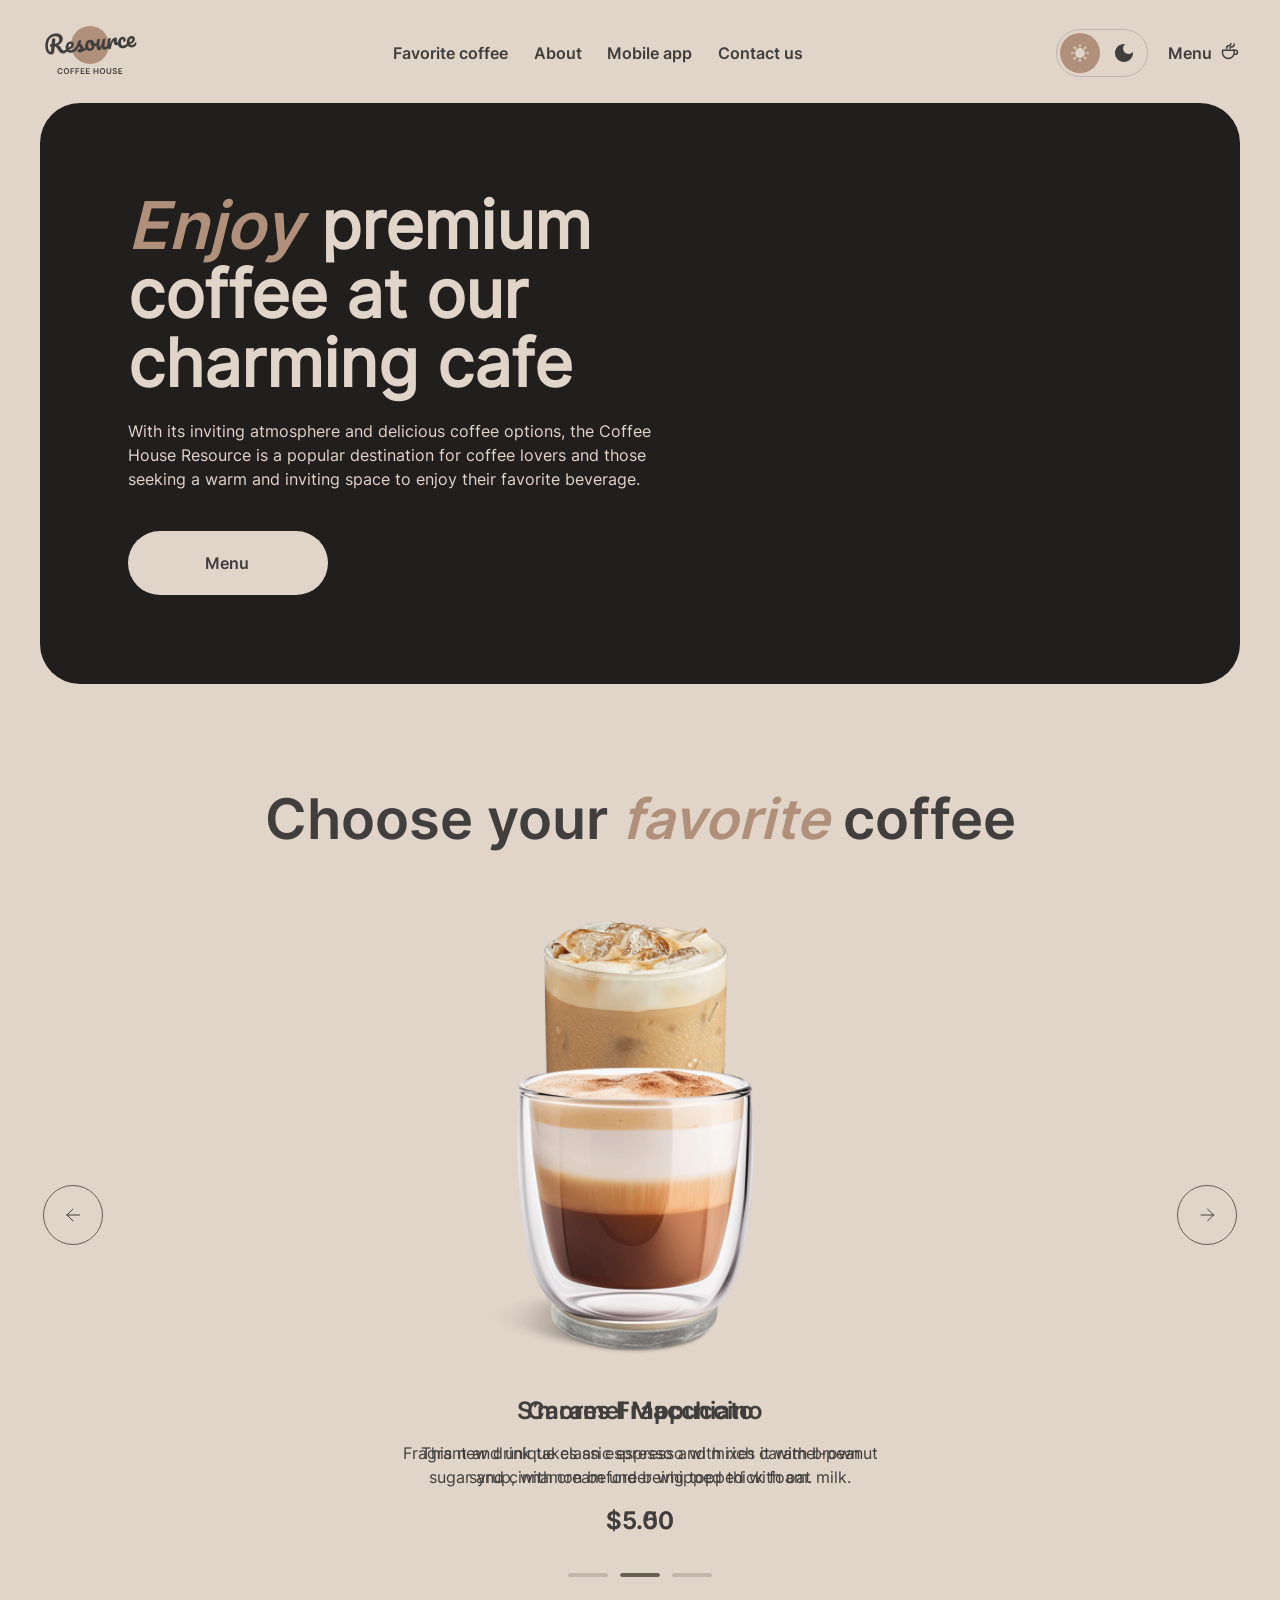
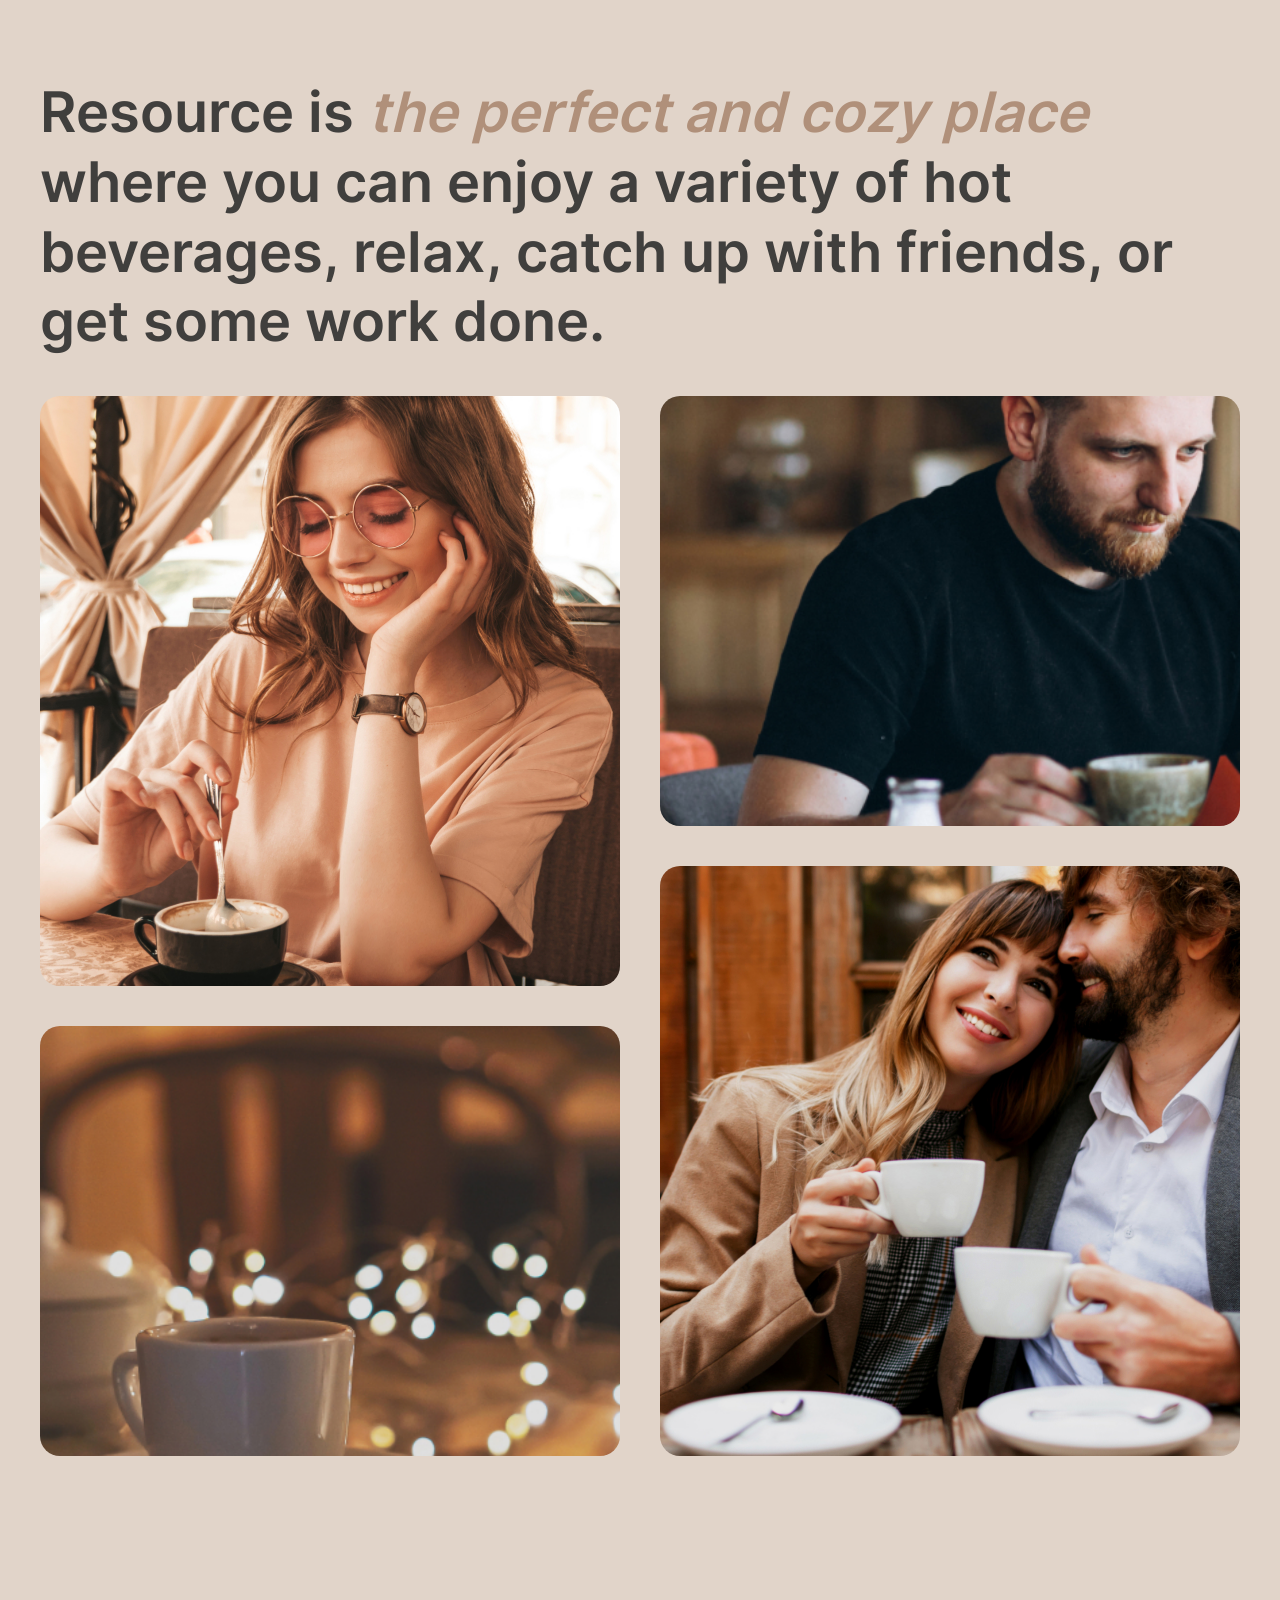
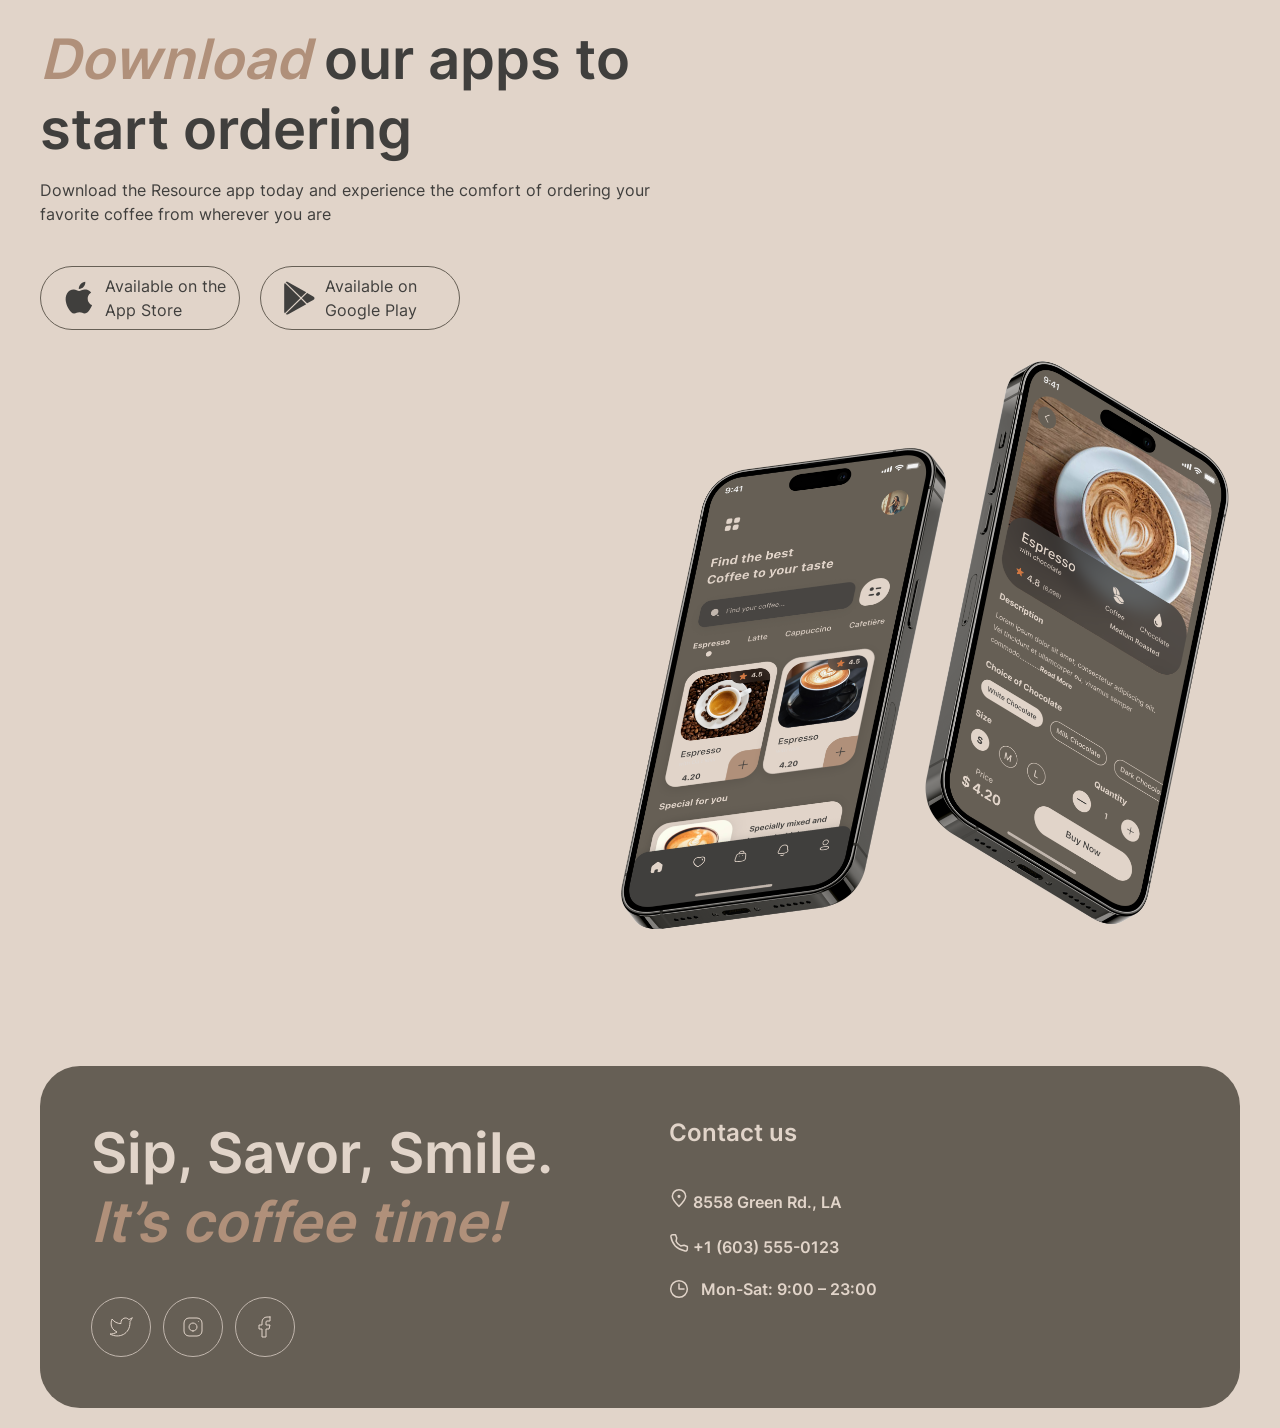
==== commit d7d3de07: "feat: add favicon in home page" ====
--- a/pages/home/index.html
+++ b/pages/home/index.html
@@ -7,6 +7,7 @@
   <meta name="viewport" content="width=device-width, initial-scale=1.0" />
   <link rel="stylesheet" href="../css/global.css" />
   <link rel="stylesheet" href="../home/style.css" />
+  <link rel="icon" href="../../assets/icons/coffee-cup.svg" sizes="32x32">
   <title>Coffee House</title>
 </head>
 
--- a/pages/css/global.css
+++ b/pages/css/global.css
@@ -105,7 +105,8 @@
 }
 
 :root:has(#theme-toggle:checked) .logo-menu img,
-:root:has(#theme-toggle:checked) .enjoy-btn-img {
+:root:has(#theme-toggle:checked) .enjoy-btn-img,
+:root:has(#theme-toggle:checked) .load-img {
   filter: invert(93%) sepia(12%) saturate(336%) hue-rotate(334deg)
     brightness(95%) contrast(93%);
   transition: filter var(--transition-standard);
@@ -158,13 +159,13 @@
 }
 
 h1 {
-  font-size: 72px;
+  font-size: clamp(32px, 3.77vw + 17.66px, 72px);
   line-height: 105%;
 }
 
 h2 {
   font-family: var(--font-semibold);
-  font-size: 60px;
+  font-size: clamp(32px, 2.64vw + 21.96px, 60px);
   font-weight: 600;
   line-height: 125%;
   margin: 0;
@@ -216,11 +217,10 @@
 }
 
 .body-wrapper {
-  margin: 20px 40px;
+  margin: 20px clamp(16px, 4.3vw + 2px, 40px);
 }
 
 /*------------theme-switch----------*/
-
 .theme-switch {
   position: relative;
   display: inline-block;
@@ -302,6 +302,7 @@
   opacity: 1;
   transform: scale(1);
 }
+
 .theme-switch-input:not(:checked) ~ .switch-track .icon-sun .icon-img {
   background-color: var(--c-icon-beige);
 }
@@ -309,24 +310,9 @@
 .theme-switch-input:not(:checked) ~ .switch-track .icon-moon::before {
   opacity: 0;
 }
+
 .theme-switch-input:not(:checked) ~ .switch-track .icon-moon .icon-img {
   background-color: var(--c-icon-dark);
-}
-
-.theme-switch:hover
-  .theme-switch-input:not(:checked)
-  ~ .switch-track
-  .icon-moon::before {
-  background-color: var(--c-circle-hover-light);
-  opacity: 1;
-  transform: scale(1);
-}
-.theme-switch:hover
-  .theme-switch-input:not(:checked)
-  ~ .switch-track
-  .icon-moon
-  .icon-img {
-  background-color: var(--c-icon-beige);
 }
 
 .theme-switch-input:checked ~ .switch-track {
@@ -337,6 +323,7 @@
   opacity: 0;
   transform: scale(0.8);
 }
+
 .theme-switch-input:checked ~ .switch-track .icon-sun .icon-img {
   background-color: var(--c-icon-beige);
 }
@@ -346,24 +333,45 @@
   opacity: 1;
   transform: scale(1);
 }
+
 .theme-switch-input:checked ~ .switch-track .icon-moon .icon-img {
   background-color: var(--c-icon-beige);
 }
 
-.theme-switch:hover
-  .theme-switch-input:checked
-  ~ .switch-track
-  .icon-sun::before {
-  background-color: var(--c-circle-hover-dark);
-  opacity: 1;
-  transform: scale(1);
-}
-.theme-switch:hover
-  .theme-switch-input:checked
-  ~ .switch-track
-  .icon-sun
-  .icon-img {
-  background-color: var(--c-icon-white);
+@media (hover: hover) {
+  .theme-switch:hover
+    .theme-switch-input:not(:checked)
+    ~ .switch-track
+    .icon-moon::before {
+    background-color: var(--c-circle-hover-light);
+    opacity: 1;
+    transform: scale(1);
+  }
+
+  .theme-switch:hover
+    .theme-switch-input:not(:checked)
+    ~ .switch-track
+    .icon-moon
+    .icon-img {
+    background-color: var(--c-icon-beige);
+  }
+
+  .theme-switch:hover
+    .theme-switch-input:checked
+    ~ .switch-track
+    .icon-sun::before {
+    background-color: var(--c-circle-hover-dark);
+    opacity: 1;
+    transform: scale(1);
+  }
+
+  .theme-switch:hover
+    .theme-switch-input:checked
+    ~ .switch-track
+    .icon-sun
+    .icon-img {
+    background-color: var(--c-icon-white);
+  }
 }
 
 /*------------header----------*/
@@ -482,19 +490,14 @@
 
 .footer-wrapper {
   display: flex;
-  justify-content: space-between;
-  align-items: flex-start;
   background-color: var(--color-bg-container);
   border-radius: 40px;
   padding: clamp(10px, 4vw, 100px);
   gap: 40px;
-  flex-wrap: wrap;
 }
 
 .footer-one-column {
-  width: 530px;
-  margin-left: 0;
-  padding-top: 0;
+  max-width: 49%;
 }
 
 .footer-wrapper h2 {
@@ -572,19 +575,7 @@
   }
 }
 
-.footer-two-column {
-  display: flex;
-  flex-direction: column;
-  align-items: flex-start;
-  margin-top: 0;
-  margin-left: 0;
-  width: 482px;
-}
-
 .footer-two-column h3 {
-  font-family: var(--font-semibold);
-  font-size: 24px;
-  line-height: 125%;
   margin-bottom: 40px;
   color: var(--color-text-inverse);
 }
@@ -656,30 +647,7 @@
   margin: 0;
 }
 
-@media screen and (max-width: 1060px) {
-  .footer {
-    margin-top: 13%;
-  }
-
-  .footer-one-column {
-    margin-left: 60px;
-  }
-
-  .footer-two-column {
-    margin-left: 60px;
-  }
-}
-
 @media screen and (max-width: 768px) {
-  h1 {
-    font-size: 42px;
-    line-height: 115%;
-  }
-
-  h2 {
-    font-size: 32px;
-    line-height: 125%;
-  }
   body {
     max-width: 768px;
   }
@@ -753,7 +721,7 @@
     width: 44px;
     height: 44px;
     border-radius: 100%;
-    border: 1px solid var(--color-text-primary);
+    border: 1px solid var(--c-border-card);
     margin-top: 8px;
     position: relative;
     z-index: 50;
@@ -798,35 +766,11 @@
     top: 4px;
   }
 
-  .adress a:hover::after,
-  .phone a:hover::after {
-    animation: none;
-  }
-}
-
-@media screen and (max-width: 720px) {
-  h1 {
-    font-size: 42px;
-    line-height: 115%;
-  }
-
-  h2 {
-    font-size: 32px;
-  }
-
-  .footer {
-    margin: 96px 16px 0 16px;
+  .footer-wrapper {
+    flex-wrap: wrap;
   }
 
   .footer-one-column {
-    margin-left: 16px;
-  }
-
-  .footer-two-column {
-    margin-left: 16px;
-  }
-
-  .social {
-    padding-bottom: 38px;
-  }
-}
+    max-width: 100%;
+  }
+}
--- a/pages/home/style.css
+++ b/pages/home/style.css
@@ -219,13 +219,7 @@
 
 .line-img.active-line {
   width: 100%;
-  background-color: var(--c-slider-border);
-  animation: move 5s linear forwards;
-}
-
-.line-img.active-line {
-  width: 100%;
-  background-color: var(--c-slider-border);
+  background-color: var(--c-slider-hover-bg);
   animation: move 5s linear forwards;
 }
 
@@ -548,10 +542,6 @@
 }
 
 @media screen and (max-width: 768px) {
-  .enjoy {
-    padding: 14.35% 0 15.35% 8.35%;
-  }
-
   .enjoy-overlay {
     width: 92%;
   }
@@ -608,29 +598,12 @@
 }
 
 @media screen and (max-width: 720px) {
-  .enjoy {
-    height: 552px;
-    padding: 17.35% 0 15.35% 4.35%;
-  }
-
-  .enjoy-overlay h5 {
-    margin: 18px -13px 0 0;
-  }
-
-  .text-favorite {
-    gap: 9.5%;
-  }
-
   .slider-img {
     width: 100%;
   }
 
   .arrows {
     display: none;
-  }
-
-  .description-coffee-about {
-    margin: 15px 0 0 0;
   }
 
   .about-text {
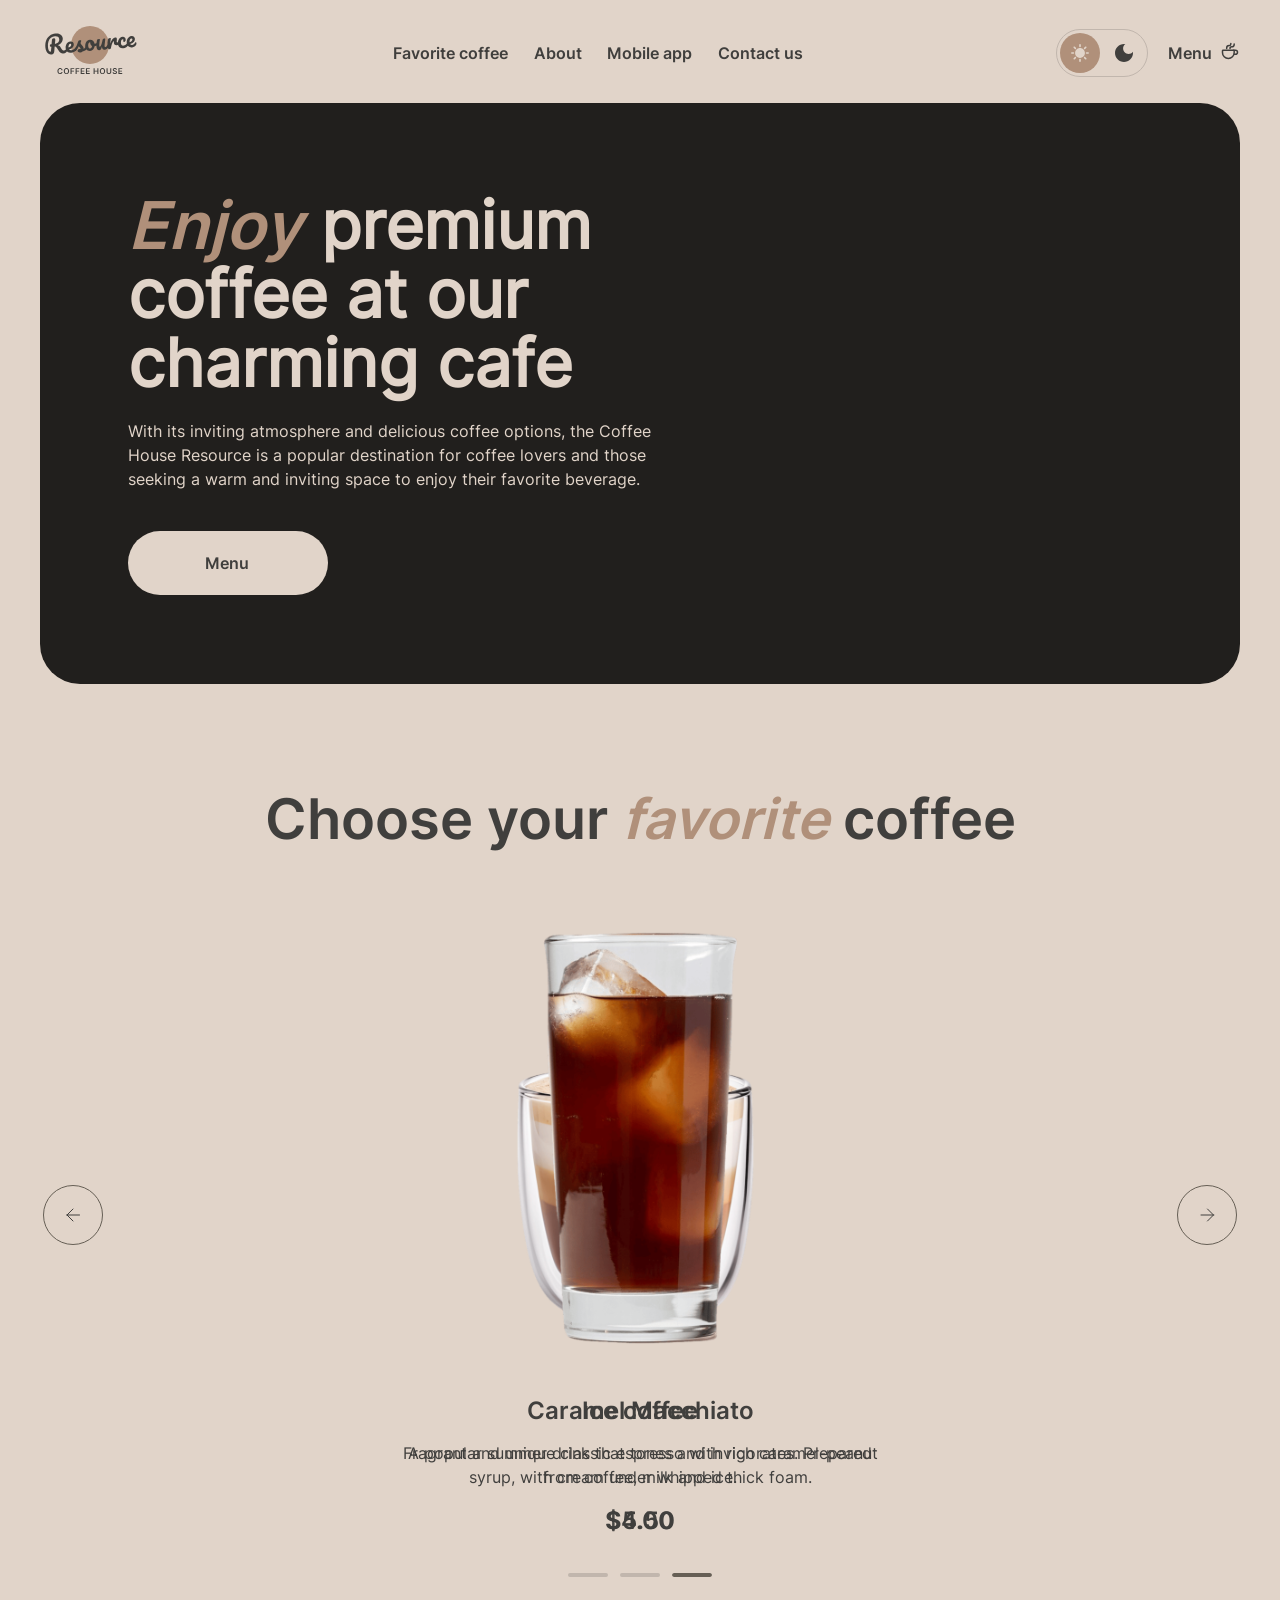
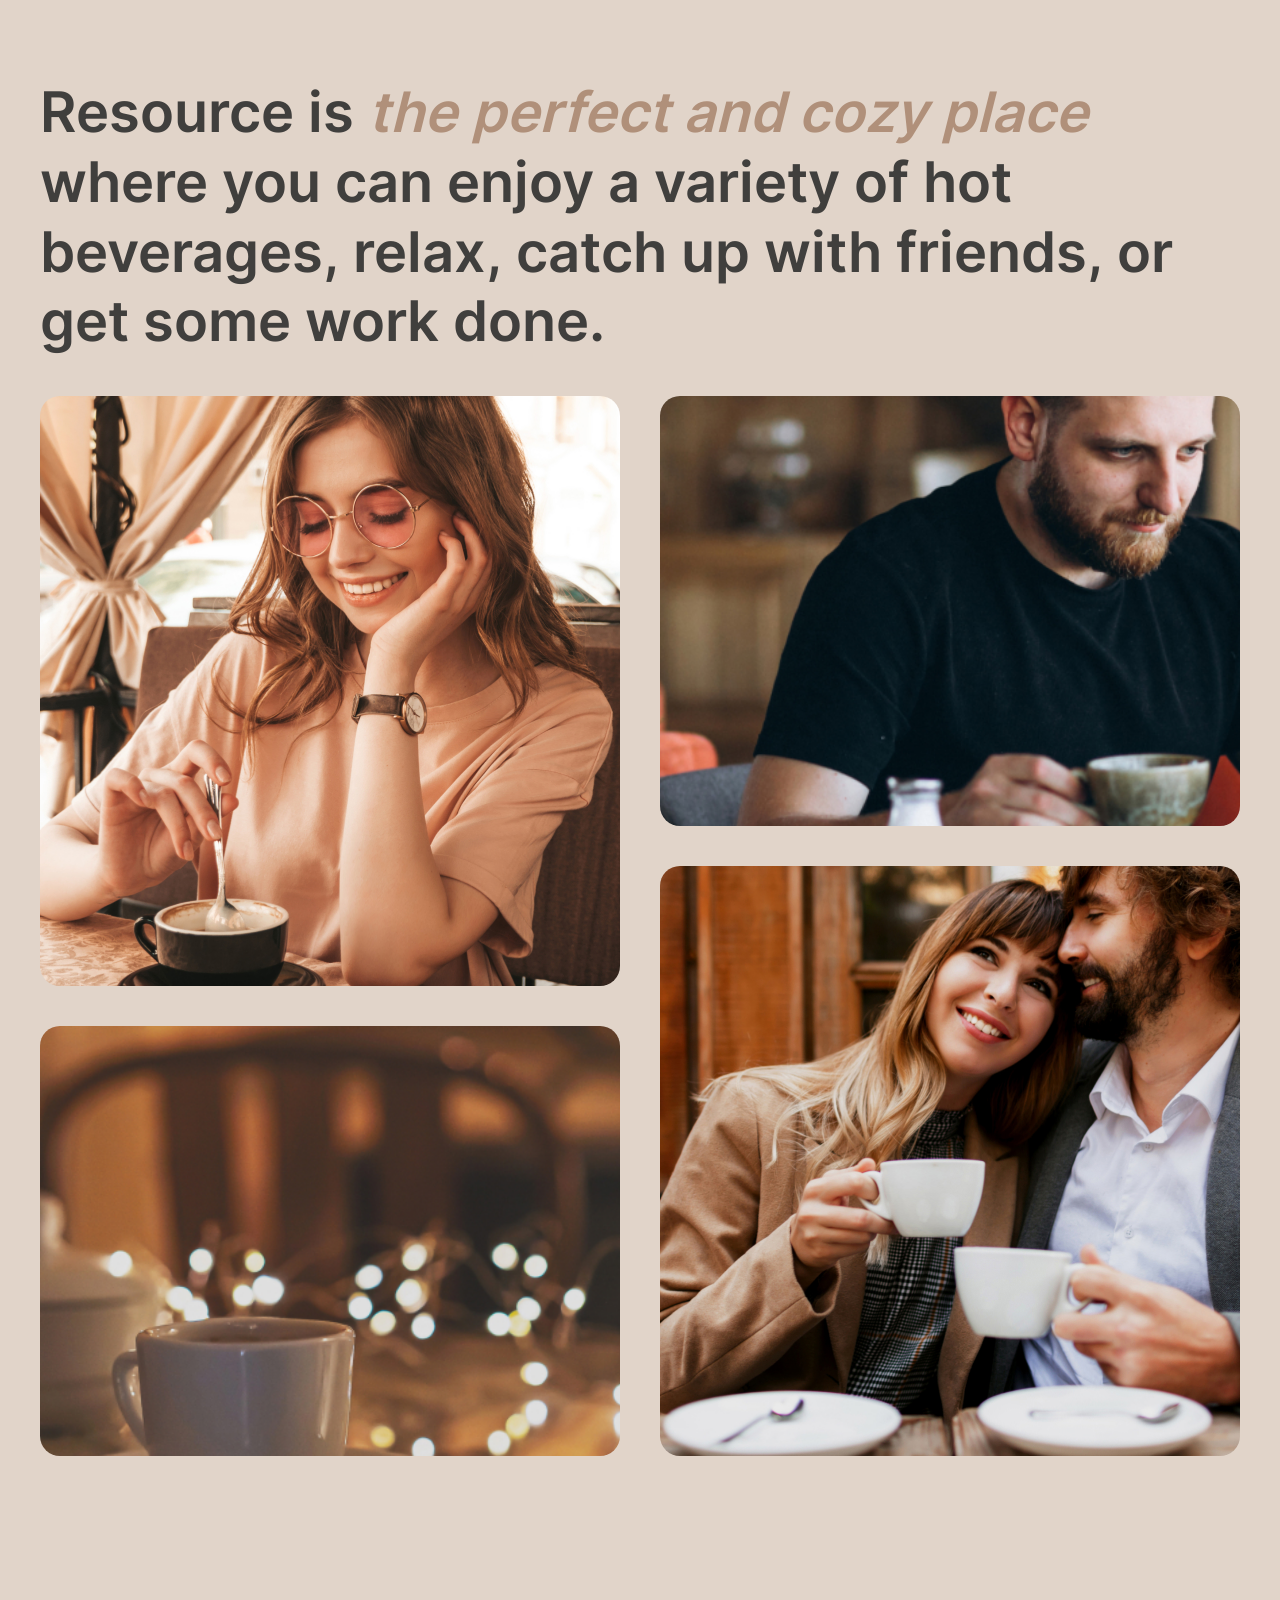
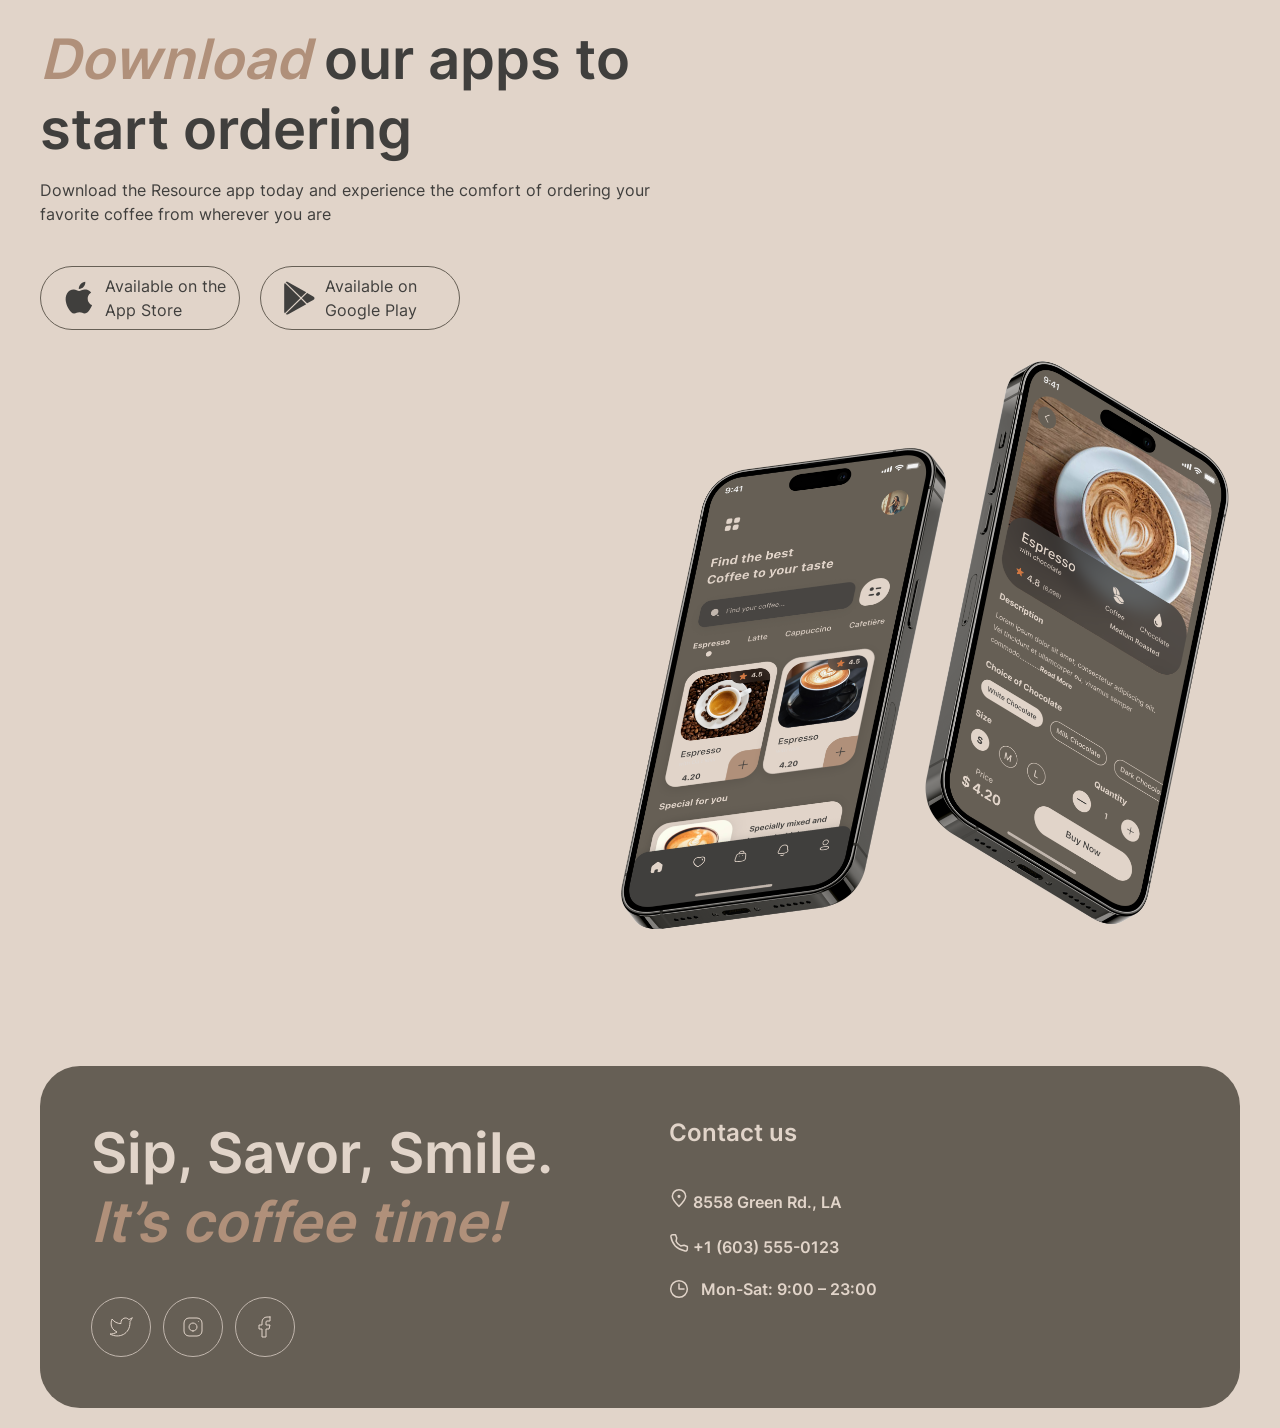
==== commit 1e07ffd0: "feat: template for cards of menu" ====
--- a/pages/home/index.html
+++ b/pages/home/index.html
@@ -228,9 +228,9 @@
         </div>
       </div>
     </footer>
-
+    <script src="../js/burger.js"></script>
     <script src="../js/themeSwitcher.js"></script>
-    <script src="script.js"></script>
+    <script src="../home/script.js"></script>
   </div>
 </body>
 
